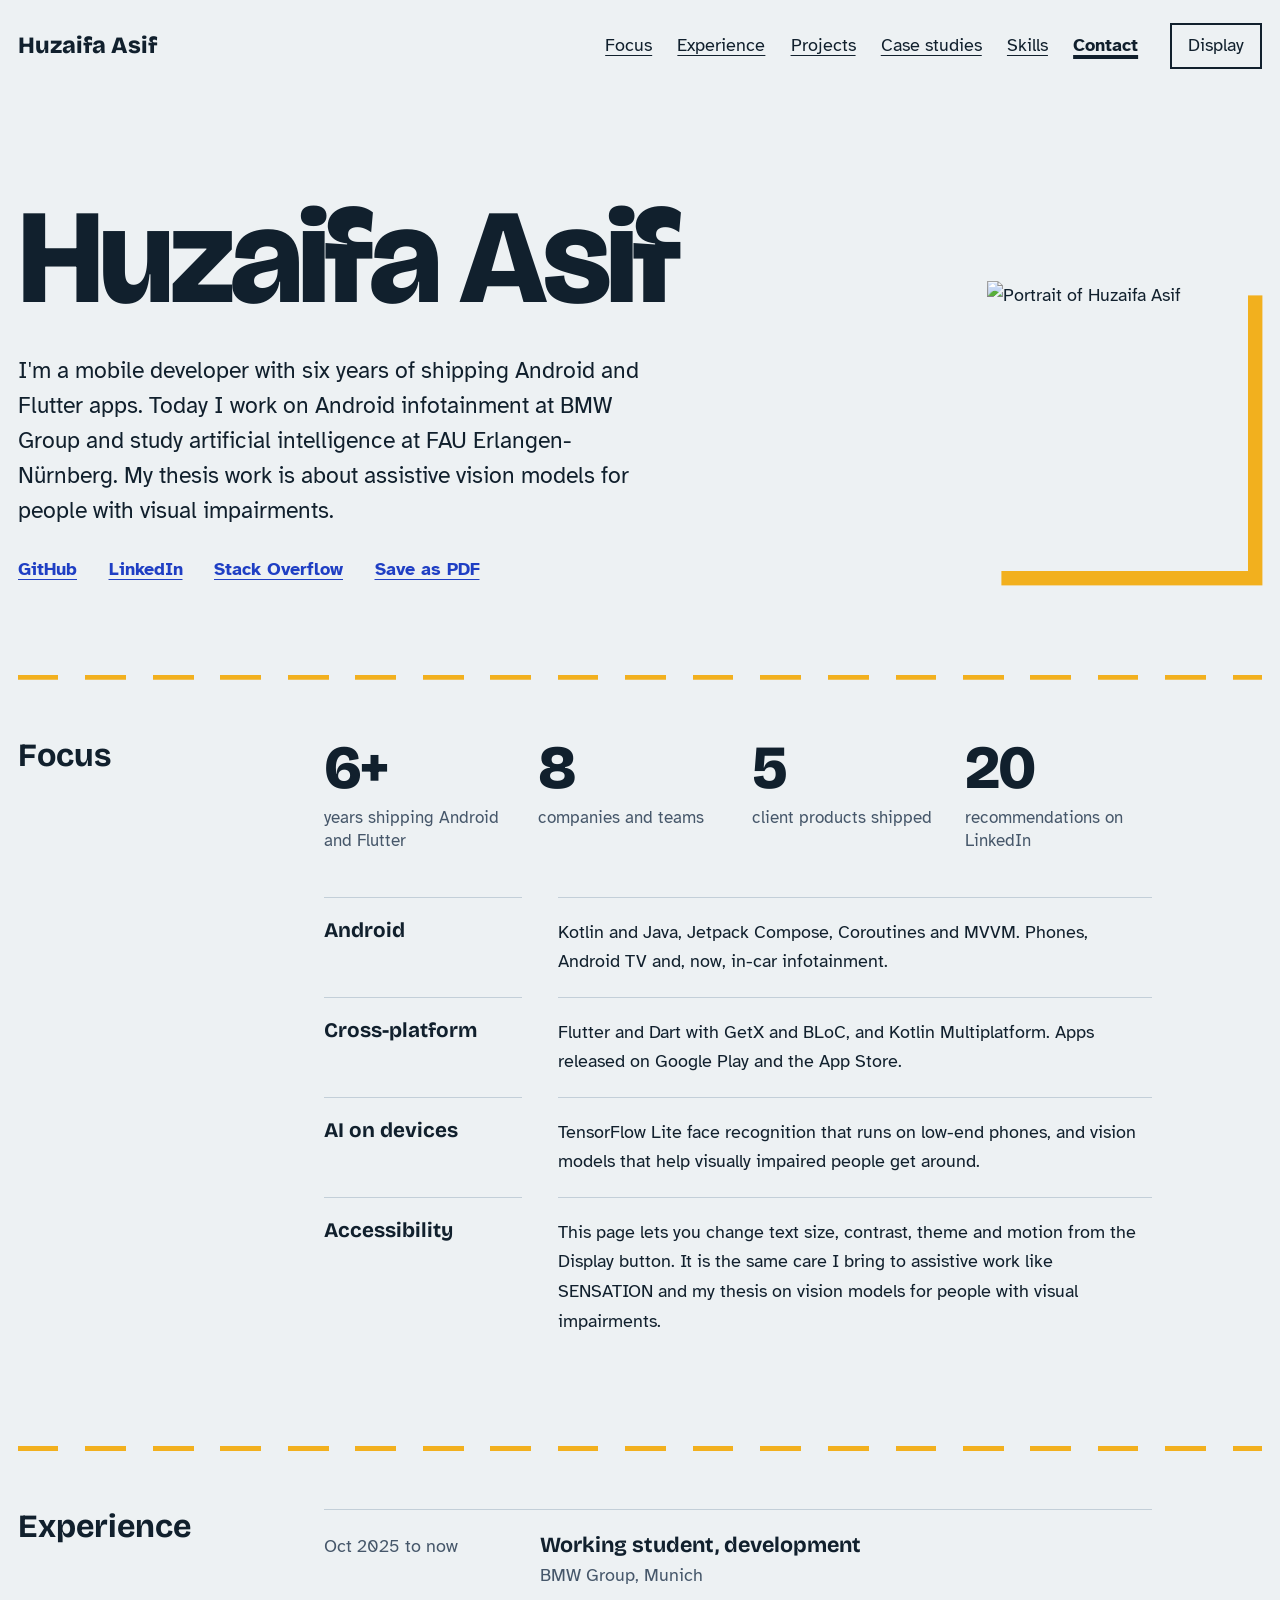
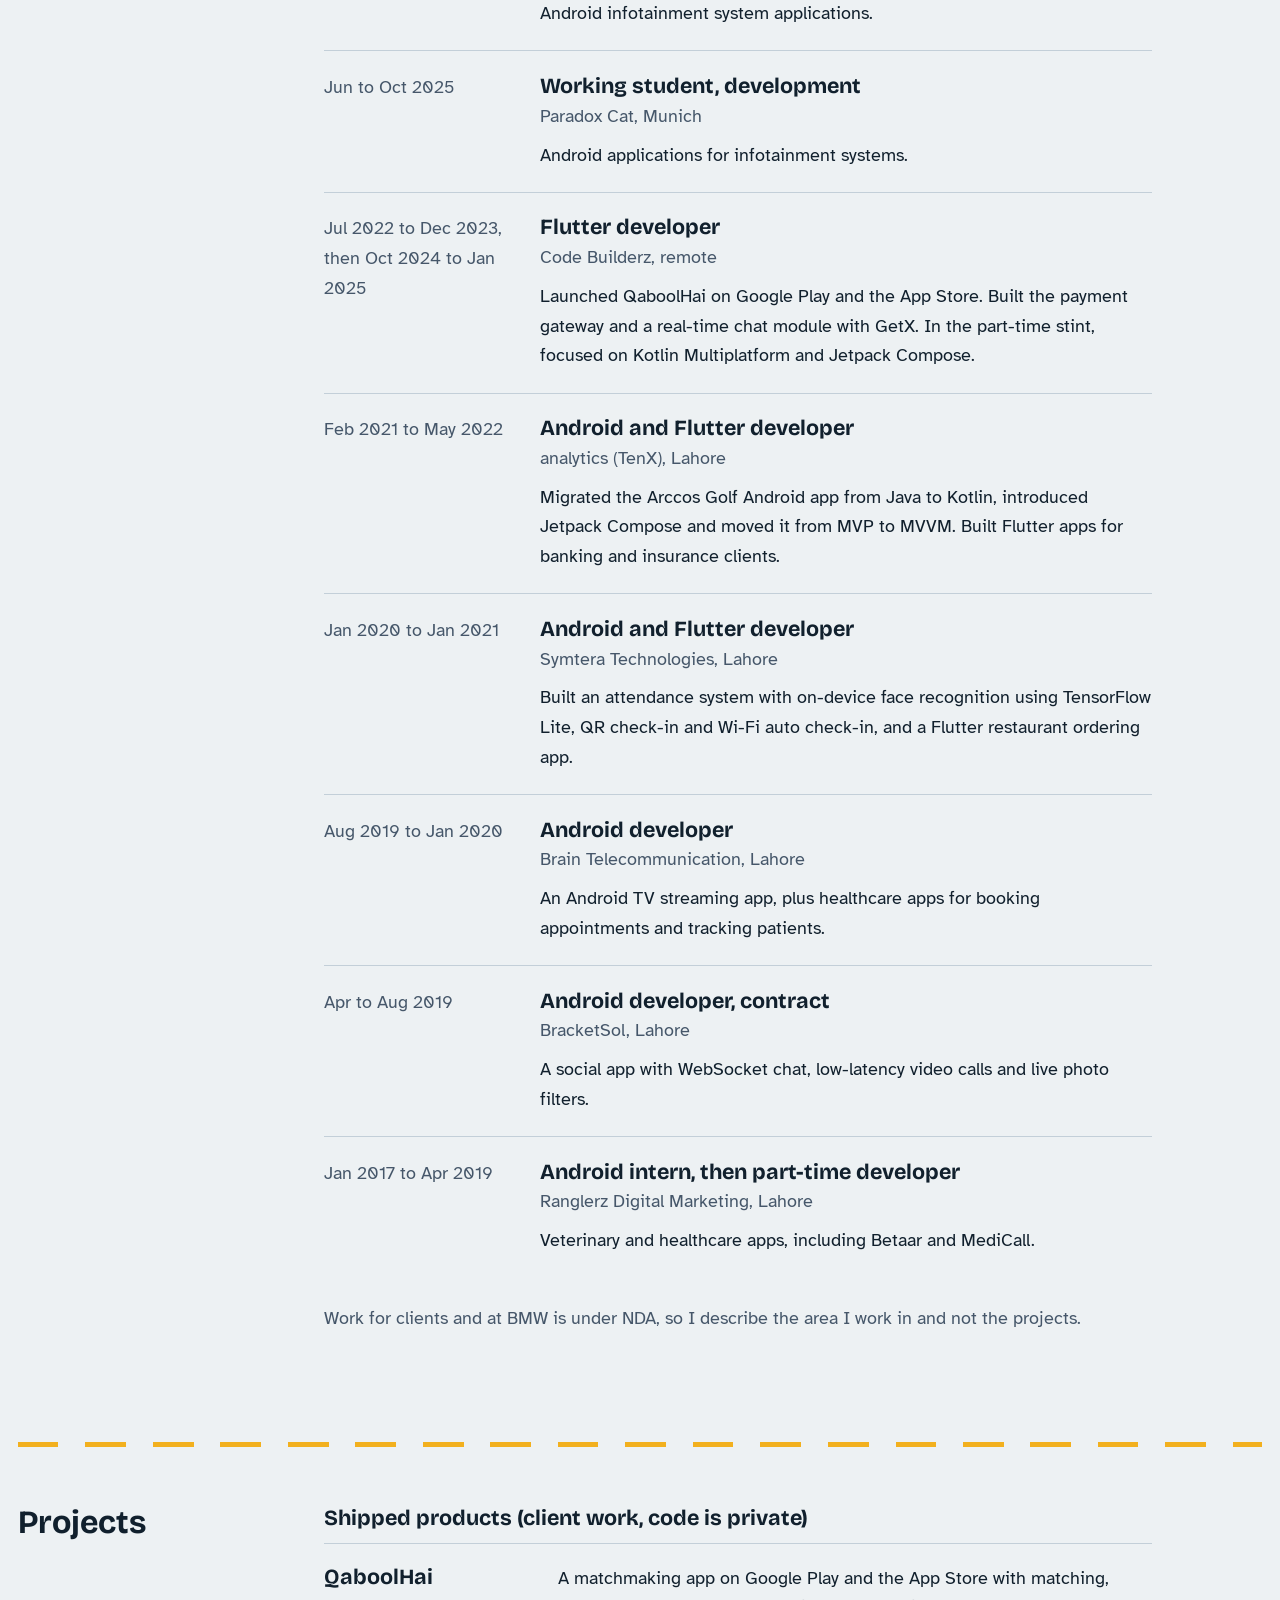
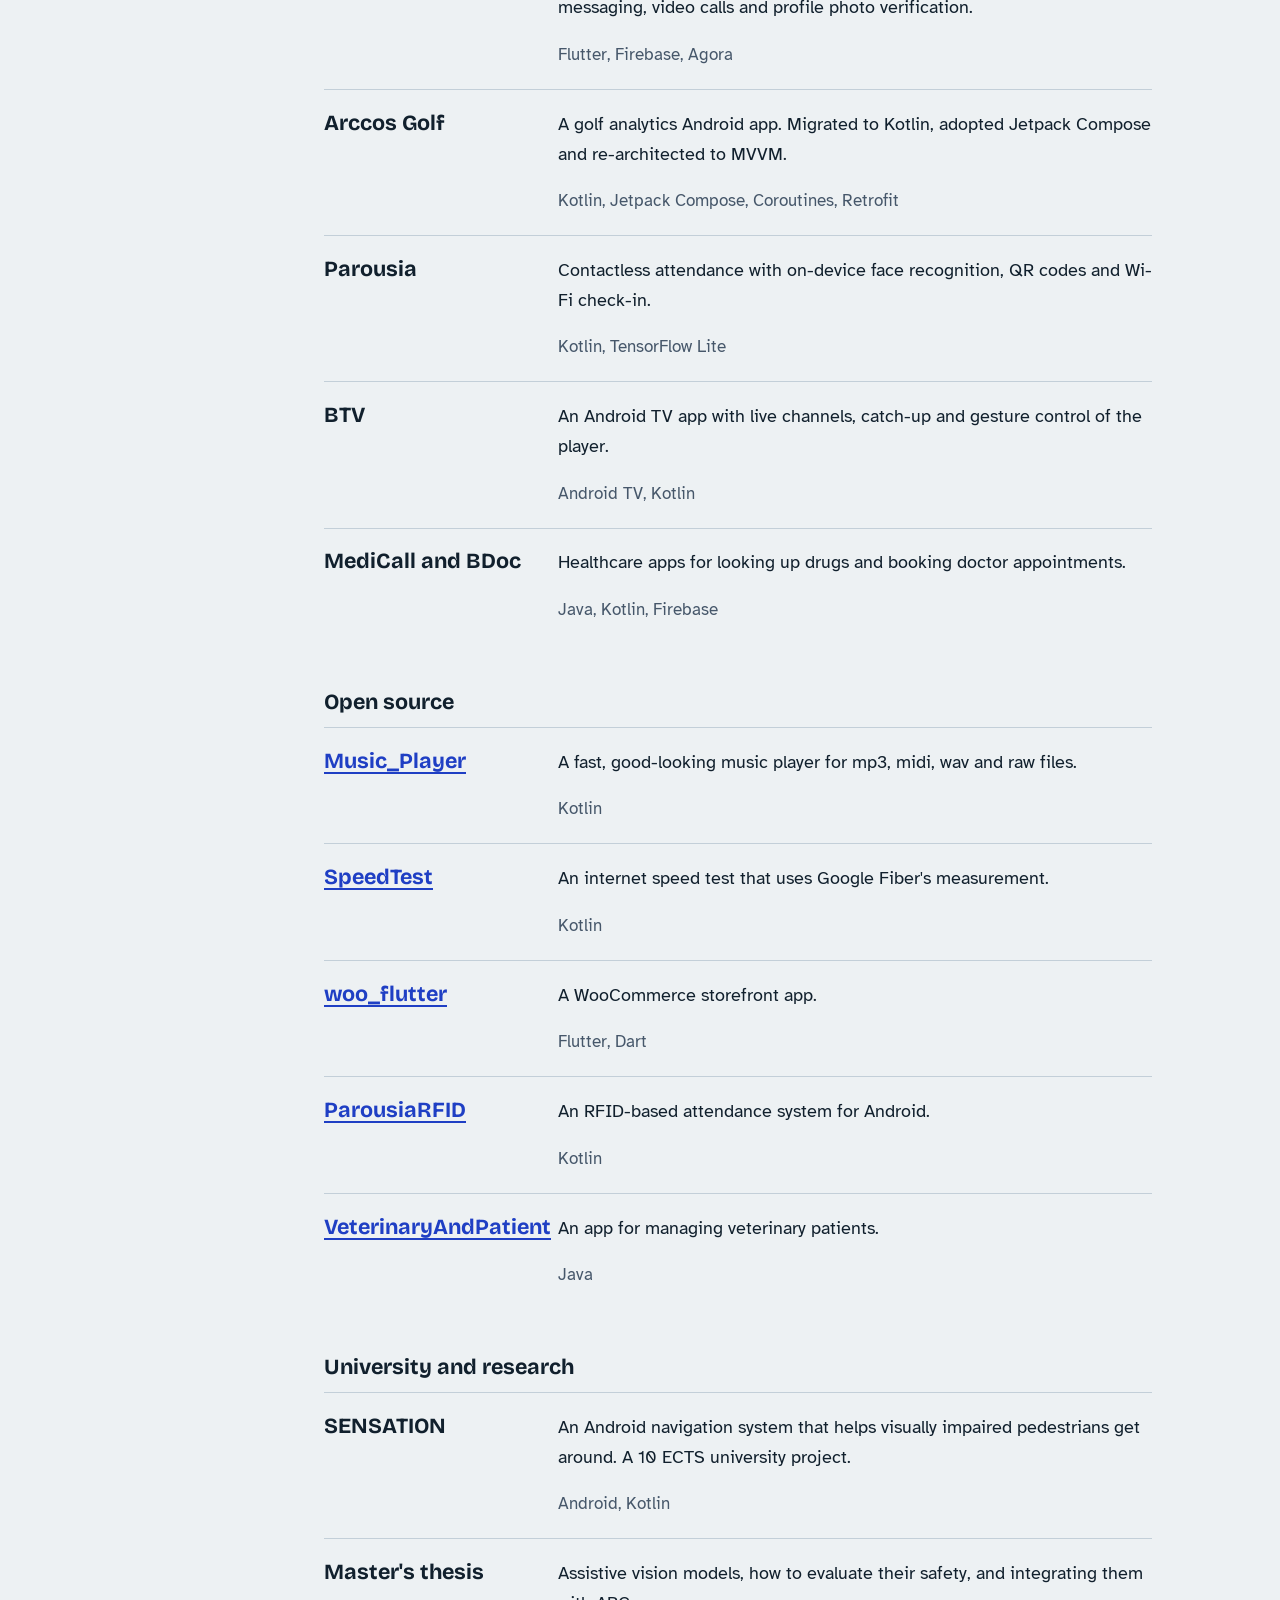
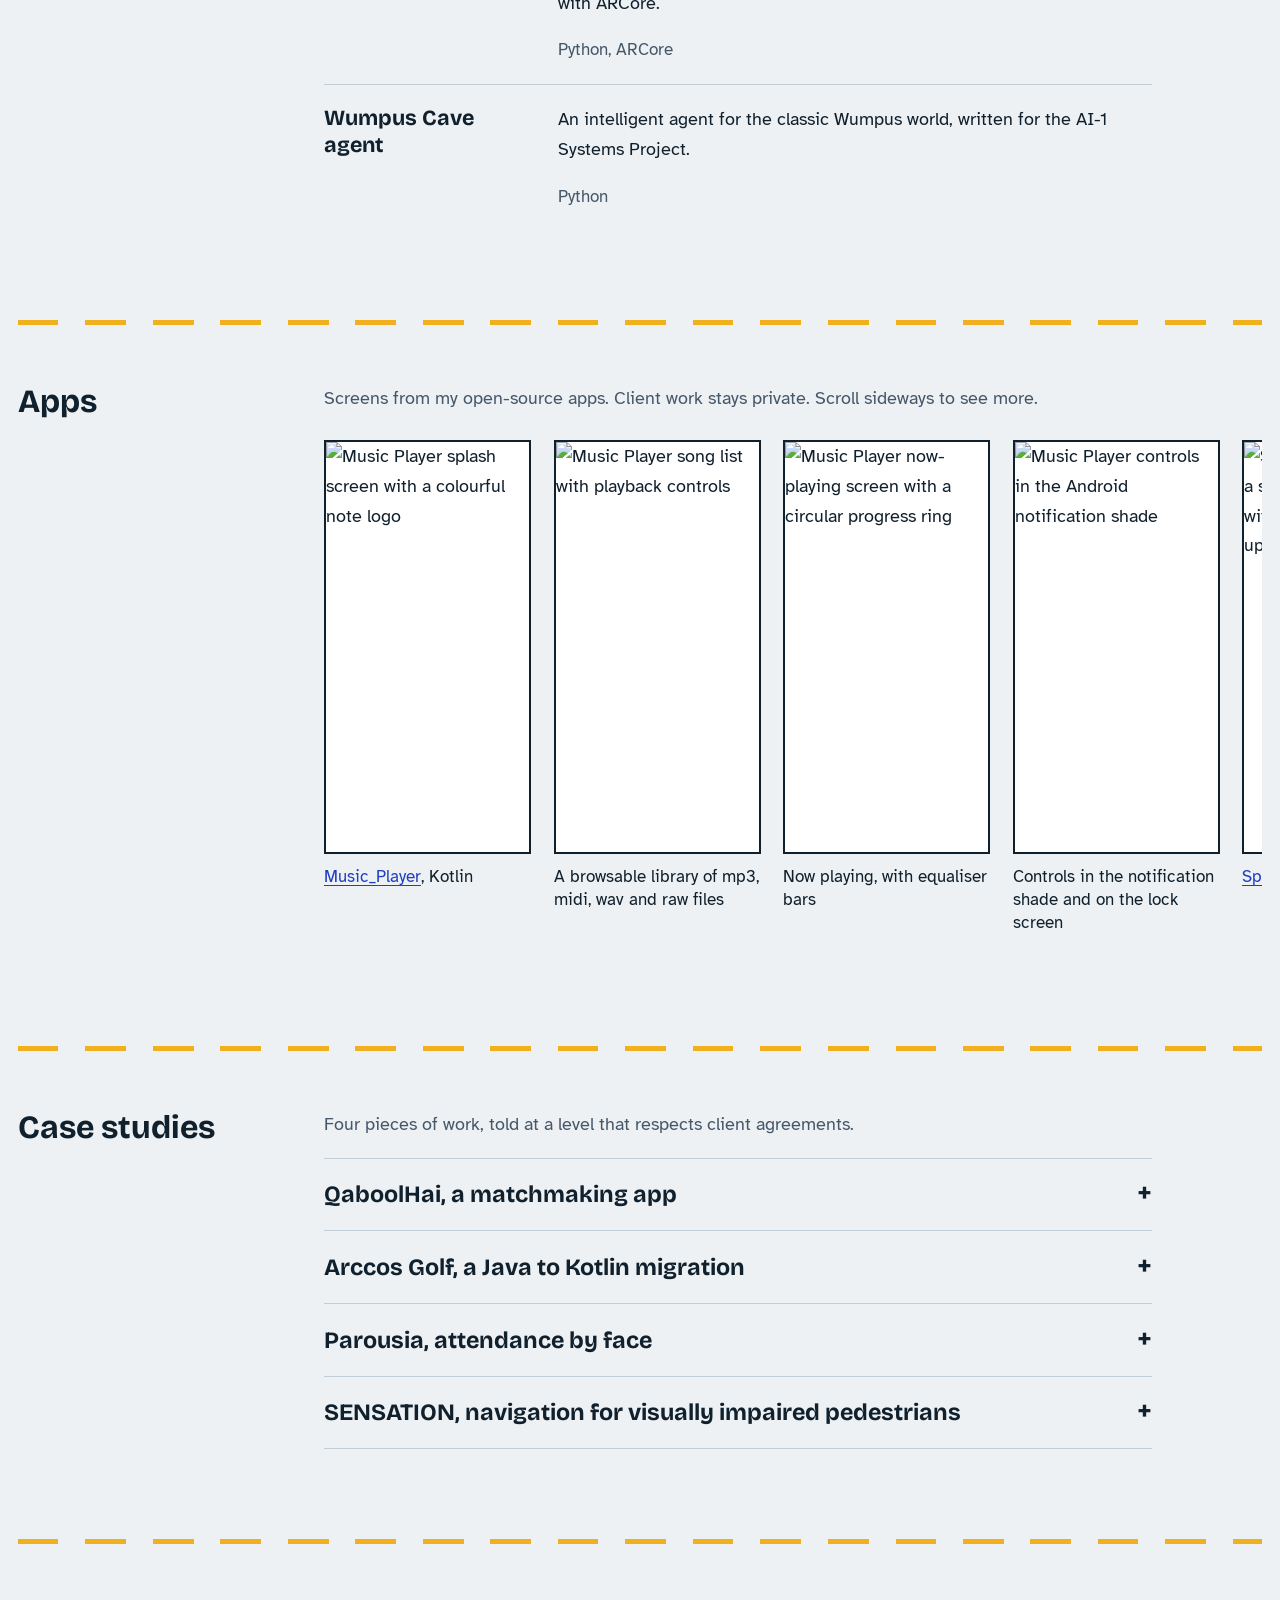
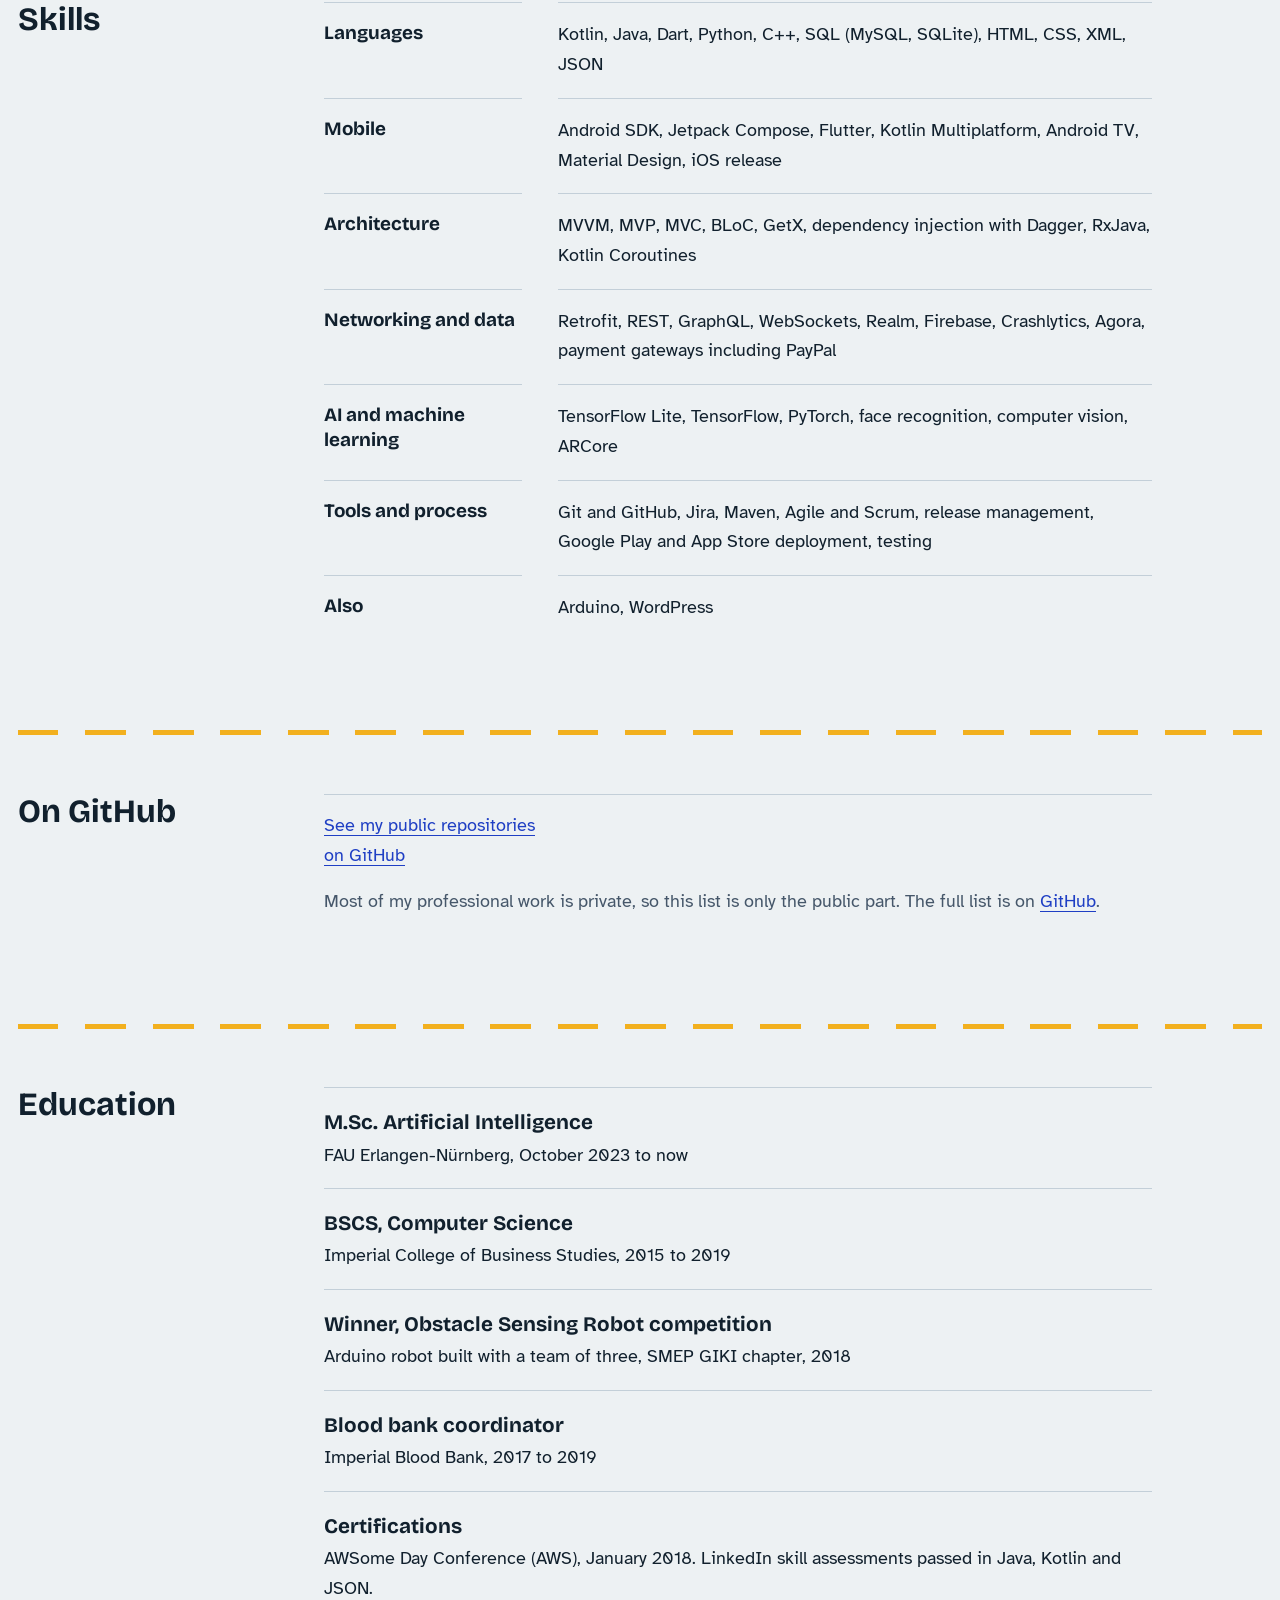
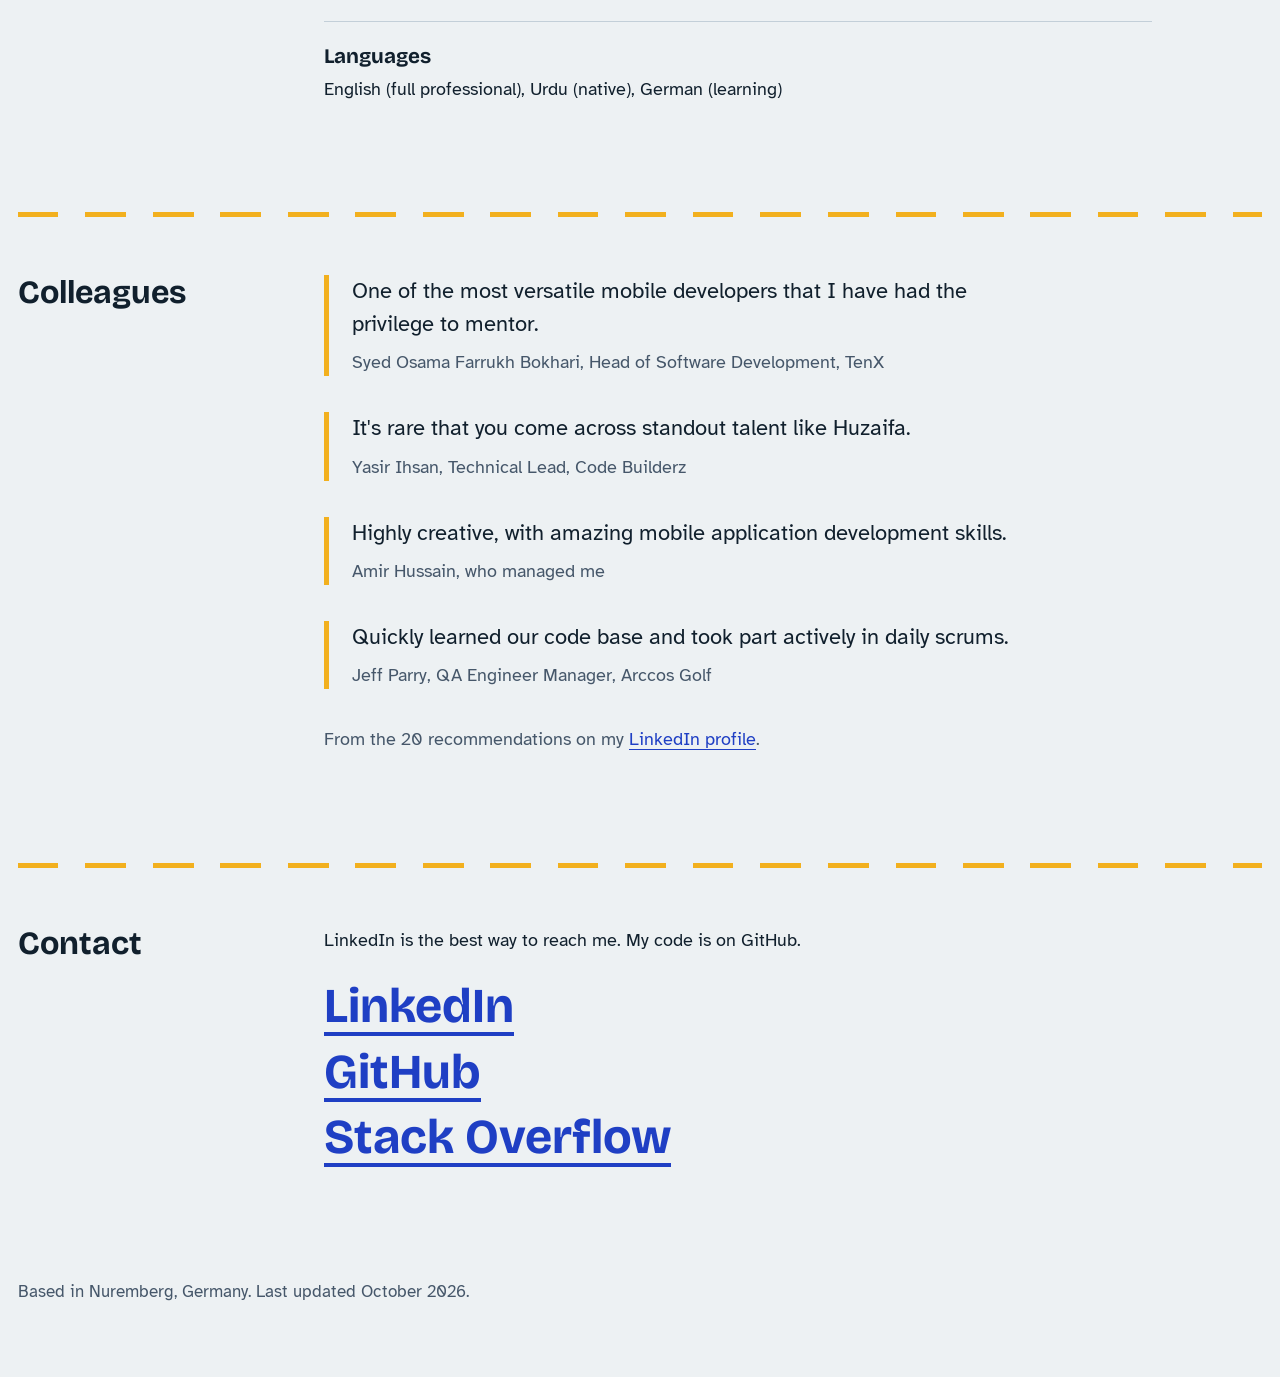
==== index.html @ 767c111b "Update index.html" ====
<!doctype html>
<html lang="en">
<head>
<meta charset="utf-8">
<meta name="viewport" content="width=device-width, initial-scale=1">
<title>Huzaifa Asif, mobile developer</title>
<meta name="description" content="Huzaifa Asif is a mobile developer with six years of Android and Flutter experience. He works on Android infotainment at BMW Group and studies artificial intelligence at FAU Erlangen-Nürnberg.">
<meta name="color-scheme" content="light dark">
<link rel="canonical" href="https://huzaifa18.github.io/">
<meta property="og:type" content="website">
<meta property="og:title" content="Huzaifa Asif, mobile developer">
<meta property="og:description" content="Android, Kotlin, Jetpack Compose and Flutter. Android infotainment at BMW Group. Master's student in AI at FAU.">
<meta property="og:url" content="https://huzaifa18.github.io/">
<meta property="og:image" content="https://avatars.githubusercontent.com/u/29542625?v=4&s=600">
<meta name="twitter:card" content="summary">
<link rel="icon" href="data:image/svg+xml,%3Csvg xmlns='http://www.w3.org/2000/svg' viewBox='0 0 64 64'%3E%3Crect width='64' height='64' fill='%2311202D'/%3E%3Crect x='8' y='29' width='14' height='6' fill='%23F2B01E'/%3E%3Crect x='28' y='29' width='14' height='6' fill='%23F2B01E'/%3E%3Crect x='48' y='29' width='8' height='6' fill='%23F2B01E'/%3E%3C/svg%3E">

<link rel="preconnect" href="https://fonts.googleapis.com">
<link rel="preconnect" href="https://fonts.gstatic.com" crossorigin>
<link href="https://fonts.googleapis.com/css2?family=Atkinson+Hyperlegible:ital,wght@0,400;0,700;1,400&family=Bricolage+Grotesque:opsz,wght@12..96,600..800&display=swap" rel="stylesheet">

<script type="application/ld+json">
{
  "@context": "https://schema.org",
  "@type": "Person",
  "name": "Huzaifa Asif",
  "url": "https://huzaifa18.github.io/",
  "jobTitle": "Mobile applications developer",
  "image": "https://avatars.githubusercontent.com/u/29542625?v=4",
  "alumniOf": { "@type": "CollegeOrUniversity", "name": "FAU Erlangen-Nürnberg" },
  "sameAs": [
    "https://github.com/huzaifa18",
    "https://www.linkedin.com/in/huzaifa-asif-007/",
    "https://stackoverflow.com/users/6874315/huzaifa-asif"
  ]
}
</script>

<script>
/* Apply saved display settings before first paint to avoid a flash. */
(function () {
  var root = document.documentElement;
  try {
    var saved = JSON.parse(localStorage.getItem('hz-display') || 'null');
    if (saved) {
      if (saved.text) root.dataset.text = saved.text;
      if (saved.contrast) root.dataset.contrast = saved.contrast;
      if (saved.motion) root.dataset.motion = saved.motion;
      if (saved.theme && saved.theme !== 'auto') root.dataset.theme = saved.theme;
    }
  } catch (e) {}
})();
</script>

<style>
:root {
  --bg: #EDF1F3;
  --panel: #FFFFFF;
  --fg: #11202D;
  --muted: #46576A;
  --rule: #C3CFD8;
  --accent: #1F3FC4;
  --focus: #1F3FC4;
  --lane: #F2B01E;
  --text-scale: 1;
}
@media (prefers-color-scheme: dark) {
  :root:not([data-theme="light"]) {
    --bg: #0C1620;
    --panel: #13222F;
    --fg: #E9EFF3;
    --muted: #A3B3BF;
    --rule: #26394A;
    --accent: #8FADFF;
    --focus: #F2B01E;
  }
}
:root[data-theme="dark"] {
  --bg: #0C1620;
  --panel: #13222F;
  --fg: #E9EFF3;
  --muted: #A3B3BF;
  --rule: #26394A;
  --accent: #8FADFF;
  --focus: #F2B01E;
}
:root[data-text="large"] { --text-scale: 1.15; }
:root[data-text="xlarge"] { --text-scale: 1.3; }
:root[data-contrast="high"] { --muted: var(--fg); --rule: var(--fg); }

*, *::before, *::after { box-sizing: border-box; }
html { font-size: calc(112.5% * var(--text-scale)); -webkit-text-size-adjust: 100%; }
@media (prefers-reduced-motion: no-preference) { html { scroll-behavior: smooth; } }
body {
  margin: 0;
  background: var(--bg);
  color: var(--fg);
  font: 400 1rem/1.65 "Atkinson Hyperlegible", system-ui, -apple-system, "Segoe UI", sans-serif;
}
h1, h2, h3 {
  margin: 0;
  font-family: "Bricolage Grotesque", "Atkinson Hyperlegible", system-ui, sans-serif;
  line-height: 1.1;
}
p { margin: 0 0 1em; }
a { color: var(--accent); text-decoration-thickness: .08em; text-underline-offset: .2em; }
a:hover { text-decoration-thickness: .17em; }
:root[data-contrast="high"] a { text-decoration-thickness: .14em; }
:focus-visible { outline: 3px solid var(--focus); outline-offset: 3px; }

.wrap { width: min(100% - 2rem, 70rem); margin-inline: auto; }
.skip { position: absolute; left: -999px; top: 0; }
.skip:focus { left: 1rem; top: 1rem; z-index: 20; padding: .5rem 1rem; background: var(--fg); color: var(--bg); }

/* Header */
.site-header {
  display: flex; flex-wrap: wrap; align-items: center; justify-content: space-between;
  gap: 1rem 2rem; padding-block: 1.25rem;
}
.wordmark { font: 800 1.3rem/1 "Bricolage Grotesque", sans-serif; color: var(--fg); text-decoration: none; }
.site-header__right { display: flex; flex-wrap: wrap; align-items: center; gap: 1rem 1.75rem; }
.nav ul { display: flex; flex-wrap: wrap; gap: .5rem 1.4rem; margin: 0; padding: 0; list-style: none; }
.nav a { color: var(--fg); }

/* Display control */
.display { position: relative; }
.display__toggle {
  font: inherit; color: var(--fg); background: transparent; cursor: pointer;
  border: 2px solid var(--fg); padding: .35rem .9rem;
}
.display__toggle:hover, .display__toggle[aria-expanded="true"] { background: var(--fg); color: var(--bg); }
.display__panel {
  position: absolute; right: 0; top: calc(100% + .6rem); z-index: 10;
  width: min(23rem, calc(100vw - 2rem));
  background: var(--panel); border: 2px solid var(--fg); padding: 1.1rem 1.25rem 1.25rem;
}
.display__panel[hidden] { display: none; }
.display__panel fieldset { margin: 0 0 1rem; padding: 0; border: 0; }
.display__panel legend { padding: 0; margin-bottom: .4rem; font-weight: 700; }
.seg { display: flex; flex-wrap: wrap; gap: .4rem; }
.seg label { position: relative; }
.seg input { position: absolute; inset: 0; margin: 0; opacity: 0; cursor: pointer; }
.seg span { display: block; padding: .3rem .75rem; border: 2px solid var(--rule); }
.seg input:checked + span { background: var(--fg); border-color: var(--fg); color: var(--bg); }
.seg input:focus-visible + span { outline: 3px solid var(--focus); outline-offset: 2px; }
.display__reset { font: inherit; color: var(--accent); background: none; border: 0; padding: 0; text-decoration: underline; cursor: pointer; }

/* Hero */
.hero {
  display: grid; grid-template-columns: minmax(0, 1fr) auto; align-items: end; gap: 2.5rem 4rem;
  padding-block: clamp(2.5rem, 8vw, 6.5rem) clamp(3rem, 7vw, 5rem);
}
.hero h1 {
  font-size: clamp(3.4rem, 10.5vw, 8.6rem);
  font-weight: 800; letter-spacing: -.035em; line-height: .95;
  margin-bottom: 1.75rem;
}
.hero__lead { max-width: 36rem; font-size: 1.3rem; line-height: 1.5; }
.hero__links { display: flex; flex-wrap: wrap; gap: .4rem 1.75rem; margin: 1.5rem 0 0; padding: 0; list-style: none; font-weight: 700; }
.portrait {
  display: block; width: clamp(9rem, 21vw, 14.5rem); aspect-ratio: 4 / 5; object-fit: cover;
  box-shadow: .8rem .8rem 0 var(--lane);
  margin: 0 .8rem .8rem 0;
}

/* Sections */
.section { padding-bottom: clamp(3rem, 7vw, 5rem); }
.section::before {
  content: ""; display: block; height: 5px; margin-bottom: clamp(2rem, 5vw, 3.25rem);
  background: repeating-linear-gradient(90deg, var(--lane) 0 2.25rem, transparent 2.25rem 3.75rem);
}
@media (prefers-reduced-motion: no-preference) {
  .hero + .section::before { animation: lane-draw 1.2s ease-out .2s both; }
  @keyframes lane-draw { from { clip-path: inset(0 100% 0 0); } to { clip-path: inset(0 0 0 0); } }
}
.section__inner { display: grid; grid-template-columns: minmax(0, 13rem) minmax(0, 1fr); gap: 1.5rem 4rem; }
.section h2 { align-self: start; font-size: 1.8rem; font-weight: 700; position: sticky; top: 1.5rem; }
.section__body { max-width: 46rem; }
.section__note { color: var(--muted); }

.focus { display: grid; grid-template-columns: minmax(0, 11rem) minmax(0, 1fr); gap: 0 2rem; margin: 0; }
.focus dt { font: 700 1.15rem/1.3 "Bricolage Grotesque", sans-serif; padding-top: 1.1rem; border-top: 1px solid var(--rule); }
.focus dd { margin: 0; padding: 1.1rem 0 1.1rem; border-top: 1px solid var(--rule); }

.timeline { margin: 0 0 1.5rem; padding: 0; list-style: none; }
.timeline li {
  display: grid; grid-template-columns: minmax(0, 10rem) minmax(0, 1fr); gap: .25rem 2rem;
  padding-block: 1.2rem; border-top: 1px solid var(--rule);
}
.when { color: var(--muted); }
.timeline h3, .rows h3 { font-size: 1.2rem; font-weight: 700; line-height: 1.25; }
.where { margin: .1rem 0 .5rem; color: var(--muted); }
.timeline p:last-child, .rows p:last-child { margin-bottom: 0; }

.group-title { font-size: 1.15rem; font-weight: 700; margin: 2.5rem 0 .6rem; }
.group-title:first-child { margin-top: 0; }
.rows article {
  display: grid; grid-template-columns: minmax(0, 11rem) minmax(0, 1fr); gap: .25rem 2rem;
  padding-block: 1.1rem; border-top: 1px solid var(--rule);
}
.tech { margin: .35rem 0 0; color: var(--muted); font-size: .95rem; }

.facts { margin: 0; padding: 0; list-style: none; }
.facts li { padding-block: 1rem; border-top: 1px solid var(--rule); }
.facts strong { display: block; font-family: "Bricolage Grotesque", sans-serif; font-size: 1.15rem; }

blockquote { margin: 0 0 2rem; padding-left: 1.25rem; border-left: 5px solid var(--lane); max-width: 40rem; font-size: 1.2rem; line-height: 1.5; }
blockquote p { margin-bottom: .5rem; }
blockquote footer { font-size: 1rem; color: var(--muted); }

.contact { margin: 0; padding: 0; list-style: none; }
.contact a { display: inline-block; padding-block: .2rem; font: 700 clamp(1.7rem, 4.4vw, 2.7rem)/1.2 "Bricolage Grotesque", sans-serif; }

.site-footer { padding-block: 1rem 3rem; color: var(--muted); font-size: .95rem; }

/* Motion setting, lanes drawn on scroll, current section */
:root[data-motion="reduce"] *, :root[data-motion="reduce"] *::before, :root[data-motion="reduce"] *::after { animation: none !important; transition: none !important; scroll-behavior: auto !important; }
.section::before { transition: clip-path 1.1s ease-out; }
html.js .section:not(.in)::before { clip-path: inset(0 100% 0 0); }
@media (prefers-reduced-motion: reduce) { html.js .section:not(.in)::before { clip-path: none; } }
:root[data-motion="reduce"].js .section:not(.in)::before { clip-path: none; }
.nav a[aria-current="true"] { font-weight: 700; text-decoration-thickness: .2em; }
.portrait { transition: box-shadow .15s ease-out; box-shadow: var(--sx, .8rem) var(--sy, .8rem) 0 var(--lane); }

/* At a glance */
.stats { display: grid; grid-template-columns: repeat(4, minmax(0, 1fr)); gap: 1.25rem 1.5rem; margin: 0 0 2.5rem; padding: 0; list-style: none; }
.stats strong { display: block; font: 800 clamp(2.3rem, 6vw, 3.4rem)/1 "Bricolage Grotesque", sans-serif; letter-spacing: -.03em; }
.stats span { display: block; margin-top: .35rem; color: var(--muted); font-size: .95rem; line-height: 1.35; }

/* App screens */
#apps .section__body { max-width: none; min-width: 0; }
.rail { display: flex; gap: 1.25rem; overflow-x: auto; scroll-snap-type: x mandatory; margin: 0; padding: .5rem .75rem 1.25rem 0; list-style: none; }
.rail li { flex: 0 0 11.5rem; scroll-snap-align: start; }
.rail figure { margin: 0; }
.rail img { display: block; width: 100%; aspect-ratio: 1 / 2; object-fit: cover; background: var(--panel); border: 2px solid var(--fg); transition: transform .3s ease, box-shadow .3s ease; }
.rail figcaption { margin-top: .6rem; font-size: .95rem; line-height: 1.35; }
@media (hover: hover) and (prefers-reduced-motion: no-preference) {
  .rail li:hover img { transform: translateY(-.4rem) rotate(-1.5deg); box-shadow: .5rem .5rem 0 var(--lane); }
}
:root[data-motion="reduce"] .rail li:hover img { transform: none; }

/* Case studies */
.case { border-top: 1px solid var(--rule); }
.case:last-of-type { border-bottom: 1px solid var(--rule); }
.case summary { display: flex; justify-content: space-between; align-items: baseline; gap: 1rem; padding-block: 1.15rem; cursor: pointer; list-style: none; font: 700 1.3rem/1.25 "Bricolage Grotesque", sans-serif; }
.case summary::-webkit-details-marker { display: none; }
.case summary::after { content: "+"; font-size: 1.6rem; line-height: 1; }
.case[open] summary::after { content: "\2212"; }
.case__lede { margin: 0 0 1rem; color: var(--muted); }
.case dl { display: grid; grid-template-columns: minmax(0, 8rem) minmax(0, 1fr); gap: .5rem 1.5rem; margin: 0 0 1.5rem; }
.case dt { font-weight: 700; }
.case dd { margin: 0; }

/* Skills */
.skillgroups { margin: 0; display: grid; grid-template-columns: minmax(0, 11rem) minmax(0, 1fr); gap: 0 2rem; }
.skillgroups dt { font: 700 1.05rem/1.3 "Bricolage Grotesque", sans-serif; padding-top: 1rem; border-top: 1px solid var(--rule); }
.skillgroups dd { margin: 0; padding: .95rem 0 1rem; border-top: 1px solid var(--rule); }

/* GitHub */
.heat { margin: 0 0 .5rem; }
.heat__grid { display: grid; grid-auto-flow: column; grid-template-rows: repeat(7, 1fr); gap: 3px; overflow-x: auto; padding-bottom: .5rem; }
.heat__grid b { width: 10px; height: 10px; display: block; }
.heat__grid i { width: 10px; height: 10px; background: var(--rule); display: block; }
.heat__grid i[data-l="1"] { background: color-mix(in srgb, var(--lane) 35%, var(--rule)); }
.heat__grid i[data-l="2"] { background: color-mix(in srgb, var(--lane) 60%, var(--rule)); }
.heat__grid i[data-l="3"] { background: color-mix(in srgb, var(--lane) 85%, var(--rule)); }
.heat__grid i[data-l="4"] { background: var(--lane); }
.heat__total { margin: 0 0 2rem; color: var(--muted); }
.repos { margin: 0; padding: 0; list-style: none; }
.repos li { display: grid; grid-template-columns: minmax(0, 13rem) minmax(0, 1fr); gap: .15rem 2rem; padding-block: .9rem; border-top: 1px solid var(--rule); }
.repos .meta { color: var(--muted); font-size: .95rem; }

.linkbtn { font: inherit; font-weight: 700; color: var(--accent); background: none; border: 0; padding: 0; cursor: pointer; text-decoration: underline; text-decoration-thickness: .08em; text-underline-offset: .2em; }

@media print {
  .site-header, .display, .skip, .hero__links, .heat, .heat__total, .portrait { display: none !important; }
  body, :root { background: #fff !important; color: #000 !important; --fg: #000; --muted: #333; --rule: #999; --accent: #000; }
  .section { padding-bottom: 1.25rem; break-inside: avoid-page; }
  .section::before { display: none; }
  .section h2 { position: static; }
  .hero { padding-block: 1rem; }
  a { color: #000; }
}

/* Narrow screens */
@media (max-width: 52rem) {
  .site-header__right { display: contents; }
  .nav { order: 3; width: 100%; }
  .display { margin-left: auto; }
  .hero { grid-template-columns: 1fr; gap: 2rem; }
  .portrait { width: 7.5rem; }
  .section__inner { grid-template-columns: 1fr; gap: 1rem; }
  .section h2 { position: static; }
  .focus, .timeline li, .rows article, .skillgroups, .repos li, .case dl { grid-template-columns: 1fr; }
  .stats { grid-template-columns: repeat(2, minmax(0, 1fr)); }
  .skillgroups dt { border-bottom: 0; padding-bottom: 0; }
  .skillgroups dd { border-top: 0; padding-top: .25rem; }
  .focus dt { border-bottom: 0; padding-bottom: 0; }
  .focus dd { border-top: 0; padding-top: .25rem; }
}
</style>
</head>
<body>
<a class="skip" href="#main">Skip to content</a>

<header class="wrap site-header">
  <a class="wordmark" href="#top">Huzaifa Asif</a>
  <div class="site-header__right">
    <nav class="nav" aria-label="Sections">
      <ul>
        <li><a href="#focus">Focus</a></li>
        <li><a href="#experience">Experience</a></li>
        <li><a href="#projects">Projects</a></li>
        <li><a href="#cases">Case studies</a></li>
        <li><a href="#skills">Skills</a></li>
        <li><a href="#contact">Contact</a></li>
      </ul>
    </nav>
    <div class="display">
      <button class="display__toggle" type="button" aria-expanded="false" aria-controls="display-panel">Display</button>
      <div class="display__panel" id="display-panel" role="group" aria-label="Display settings" hidden>
        <fieldset>
          <legend>Text size</legend>
          <div class="seg">
            <label><input type="radio" name="text" value="default" checked><span>Default</span></label>
            <label><input type="radio" name="text" value="large"><span>Large</span></label>
            <label><input type="radio" name="text" value="xlarge"><span>Extra large</span></label>
          </div>
        </fieldset>
        <fieldset>
          <legend>Contrast</legend>
          <div class="seg">
            <label><input type="radio" name="contrast" value="standard" checked><span>Standard</span></label>
            <label><input type="radio" name="contrast" value="high"><span>High</span></label>
          </div>
        </fieldset>
        <fieldset>
          <legend>Theme</legend>
          <div class="seg">
            <label><input type="radio" name="theme" value="auto" checked><span>Match device</span></label>
            <label><input type="radio" name="theme" value="light"><span>Light</span></label>
            <label><input type="radio" name="theme" value="dark"><span>Dark</span></label>
          </div>
        </fieldset>
        <fieldset>
          <legend>Motion</legend>
          <div class="seg">
            <label><input type="radio" name="motion" value="auto" checked><span>Match device</span></label>
            <label><input type="radio" name="motion" value="reduce"><span>Reduce</span></label>
          </div>
        </fieldset>
        <button class="display__reset" type="button" id="display-reset">Reset to defaults</button>
      </div>
    </div>
  </div>
</header>

<main id="main">
  <section class="wrap hero" id="top" aria-labelledby="name">
    <div>
      <h1 id="name">Huzaifa Asif</h1>
      <p class="hero__lead">I'm a mobile developer with six years of shipping Android and Flutter apps. Today I work on Android infotainment at BMW Group and study artificial intelligence at FAU Erlangen-Nürnberg. My thesis work is about assistive vision models for people with visual impairments.</p>
      <ul class="hero__links">
        <li><a href="https://github.com/huzaifa18">GitHub</a></li>
        <li><a href="https://www.linkedin.com/in/huzaifa-asif-007/">LinkedIn</a></li>
        <li><a href="https://stackoverflow.com/users/6874315/huzaifa-asif">Stack Overflow</a></li>
        <li><button class="linkbtn" type="button" id="print-cv">Save as PDF</button></li>
      </ul>
    </div>
    <img class="portrait" src="https://avatars.githubusercontent.com/u/29542625?v=4&amp;s=480" width="232" height="290" alt="Portrait of Huzaifa Asif">
  </section>

  <section class="wrap section" id="focus" aria-labelledby="focus-h">
    <div class="section__inner">
      <h2 id="focus-h">Focus</h2>
      <div class="section__body">
        <ul class="stats" aria-label="At a glance">
          <li><strong data-count="6" data-suffix="+">6+</strong><span>years shipping Android and Flutter</span></li>
          <li><strong data-count="8">8</strong><span>companies and teams</span></li>
          <li><strong data-count="5">5</strong><span>client products shipped</span></li>
          <li><strong data-count="20">20</strong><span>recommendations on LinkedIn</span></li>
        </ul>
        <dl class="focus">
          <dt>Android</dt>
          <dd>Kotlin and Java, Jetpack Compose, Coroutines and MVVM. Phones, Android TV and, now, in-car infotainment.</dd>
          <dt>Cross-platform</dt>
          <dd>Flutter and Dart with GetX and BLoC, and Kotlin Multiplatform. Apps released on Google Play and the App Store.</dd>
          <dt>AI on devices</dt>
          <dd>TensorFlow Lite face recognition that runs on low-end phones, and vision models that help visually impaired people get around.</dd>
          <dt>Accessibility</dt>
          <dd>This page lets you change text size, contrast, theme and motion from the Display button. It is the same care I bring to assistive work like SENSATION and my thesis on vision models for people with visual impairments.</dd>
        </dl>
      </div>
    </div>
  </section>

  <section class="wrap section" id="experience" aria-labelledby="experience-h">
    <div class="section__inner">
      <h2 id="experience-h">Experience</h2>
      <div class="section__body">
        <ol class="timeline">
          <li>
            <div class="when">Oct 2025 to now</div>
            <div>
              <h3>Working student, development</h3>
              <p class="where">BMW Group, Munich</p>
              <p>Android infotainment system applications.</p>
            </div>
          </li>
          <li>
            <div class="when">Jun to Oct 2025</div>
            <div>
              <h3>Working student, development</h3>
              <p class="where">Paradox Cat, Munich</p>
              <p>Android applications for infotainment systems.</p>
            </div>
          </li>
          <li>
            <div class="when">Jul 2022 to Dec 2023, then Oct 2024 to Jan 2025</div>
            <div>
              <h3>Flutter developer</h3>
              <p class="where">Code Builderz, remote</p>
              <p>Launched QaboolHai on Google Play and the App Store. Built the payment gateway and a real-time chat module with GetX. In the part-time stint, focused on Kotlin Multiplatform and Jetpack Compose.</p>
            </div>
          </li>
          <li>
            <div class="when">Feb 2021 to May 2022</div>
            <div>
              <h3>Android and Flutter developer</h3>
              <p class="where">analytics (TenX), Lahore</p>
              <p>Migrated the Arccos Golf Android app from Java to Kotlin, introduced Jetpack Compose and moved it from MVP to MVVM. Built Flutter apps for banking and insurance clients.</p>
            </div>
          </li>
          <li>
            <div class="when">Jan 2020 to Jan 2021</div>
            <div>
              <h3>Android and Flutter developer</h3>
              <p class="where">Symtera Technologies, Lahore</p>
              <p>Built an attendance system with on-device face recognition using TensorFlow Lite, QR check-in and Wi-Fi auto check-in, and a Flutter restaurant ordering app.</p>
            </div>
          </li>
          <li>
            <div class="when">Aug 2019 to Jan 2020</div>
            <div>
              <h3>Android developer</h3>
              <p class="where">Brain Telecommunication, Lahore</p>
              <p>An Android TV streaming app, plus healthcare apps for booking appointments and tracking patients.</p>
            </div>
          </li>
          <li>
            <div class="when">Apr to Aug 2019</div>
            <div>
              <h3>Android developer, contract</h3>
              <p class="where">BracketSol, Lahore</p>
              <p>A social app with WebSocket chat, low-latency video calls and live photo filters.</p>
            </div>
          </li>
          <li>
            <div class="when">Jan 2017 to Apr 2019</div>
            <div>
              <h3>Android intern, then part-time developer</h3>
              <p class="where">Ranglerz Digital Marketing, Lahore</p>
              <p>Veterinary and healthcare apps, including Betaar and MediCall.</p>
            </div>
          </li>
        </ol>
        <p class="section__note">Work for clients and at BMW is under NDA, so I describe the area I work in and not the projects.</p>
      </div>
    </div>
  </section>

  <section class="wrap section" id="projects" aria-labelledby="projects-h">
    <div class="section__inner">
      <h2 id="projects-h">Projects</h2>
      <div class="section__body rows">
        <h3 class="group-title">Shipped products (client work, code is private)</h3>
        <article>
          <h3>QaboolHai</h3>
          <div>
            <p>A matchmaking app on Google Play and the App Store with matching, messaging, video calls and profile photo verification.</p>
            <p class="tech">Flutter, Firebase, Agora</p>
          </div>
        </article>
        <article>
          <h3>Arccos Golf</h3>
          <div>
            <p>A golf analytics Android app. Migrated to Kotlin, adopted Jetpack Compose and re-architected to MVVM.</p>
            <p class="tech">Kotlin, Jetpack Compose, Coroutines, Retrofit</p>
          </div>
        </article>
        <article>
          <h3>Parousia</h3>
          <div>
            <p>Contactless attendance with on-device face recognition, QR codes and Wi-Fi check-in.</p>
            <p class="tech">Kotlin, TensorFlow Lite</p>
          </div>
        </article>
        <article>
          <h3>BTV</h3>
          <div>
            <p>An Android TV app with live channels, catch-up and gesture control of the player.</p>
            <p class="tech">Android TV, Kotlin</p>
          </div>
        </article>
        <article>
          <h3>MediCall and BDoc</h3>
          <div>
            <p>Healthcare apps for looking up drugs and booking doctor appointments.</p>
            <p class="tech">Java, Kotlin, Firebase</p>
          </div>
        </article>

        <h3 class="group-title">Open source</h3>
        <article>
          <h3><a href="https://github.com/huzaifa18/Music_Player">Music_Player</a></h3>
          <div>
            <p>A fast, good-looking music player for mp3, midi, wav and raw files.</p>
            <p class="tech">Kotlin</p>
          </div>
        </article>
        <article>
          <h3><a href="https://github.com/huzaifa18/SpeedTest">SpeedTest</a></h3>
          <div>
            <p>An internet speed test that uses Google Fiber's measurement.</p>
            <p class="tech">Kotlin</p>
          </div>
        </article>
        <article>
          <h3><a href="https://github.com/huzaifa18/woo_flutter">woo_flutter</a></h3>
          <div>
            <p>A WooCommerce storefront app.</p>
            <p class="tech">Flutter, Dart</p>
          </div>
        </article>
        <article>
          <h3><a href="https://github.com/huzaifa18/ParousiaRFID">ParousiaRFID</a></h3>
          <div>
            <p>An RFID-based attendance system for Android.</p>
            <p class="tech">Kotlin</p>
          </div>
        </article>
        <article>
          <h3><a href="https://github.com/huzaifa18/VeterinaryAndPatient">VeterinaryAndPatient</a></h3>
          <div>
            <p>An app for managing veterinary patients.</p>
            <p class="tech">Java</p>
          </div>
        </article>

        <h3 class="group-title">University and research</h3>
        <article>
          <h3>SENSATION</h3>
          <div>
            <p>An Android navigation system that helps visually impaired pedestrians get around. A 10 ECTS university project.</p>
            <p class="tech">Android, Kotlin</p>
          </div>
        </article>
        <article>
          <h3>Master's thesis</h3>
          <div>
            <p>Assistive vision models, how to evaluate their safety, and integrating them with ARCore.</p>
            <p class="tech">Python, ARCore</p>
          </div>
        </article>
        <article>
          <h3>Wumpus Cave agent</h3>
          <div>
            <p>An intelligent agent for the classic Wumpus world, written for the AI-1 Systems Project.</p>
            <p class="tech">Python</p>
          </div>
        </article>
      </div>
    </div>
  </section>

  <section class="wrap section" id="apps" aria-labelledby="apps-h">
    <div class="section__inner">
      <h2 id="apps-h">Apps</h2>
      <div class="section__body">
        <p class="section__note">Screens from my open-source apps. Client work stays private. Scroll sideways to see more.</p>
        <ul class="rail" tabindex="0" aria-label="App screenshots">
          <li><figure><img loading="lazy" src="https://raw.githubusercontent.com/huzaifa18/Music_Player/master/app/src/main/res/drawable-v24/musicap1.jpg" alt="Music Player splash screen with a colourful note logo"><figcaption><a href="https://github.com/huzaifa18/Music_Player">Music_Player</a>, Kotlin</figcaption></figure></li>
          <li><figure><img loading="lazy" src="https://raw.githubusercontent.com/huzaifa18/Music_Player/master/app/src/main/res/drawable-v24/musicap3.jpg" alt="Music Player song list with playback controls"><figcaption>A browsable library of mp3, midi, wav and raw files</figcaption></figure></li>
          <li><figure><img loading="lazy" src="https://raw.githubusercontent.com/huzaifa18/Music_Player/master/app/src/main/res/drawable-v24/musicap4.jpg" alt="Music Player now-playing screen with a circular progress ring"><figcaption>Now playing, with equaliser bars</figcaption></figure></li>
          <li><figure><img loading="lazy" src="https://raw.githubusercontent.com/huzaifa18/Music_Player/master/app/src/main/res/drawable-v24/musicap5.jpg" alt="Music Player controls in the Android notification shade"><figcaption>Controls in the notification shade and on the lock screen</figcaption></figure></li>
          <li><figure><img loading="lazy" src="https://raw.githubusercontent.com/huzaifa18/SpeedTest/master/app/src/main/res/drawable-v24/main.jpg" alt="SpeedTest app showing a speed gauge at zero with download and upload buttons"><figcaption><a href="https://github.com/huzaifa18/SpeedTest">SpeedTest</a>, Kotlin</figcaption></figure></li>
          <li><figure><img loading="lazy" src="https://github.com/huzaifa18/woo_flutter/raw/master/assets/images/home_dark.jpg" alt="woo_flutter storefront home screen in the dark theme"><figcaption><a href="https://github.com/huzaifa18/woo_flutter">woo_flutter</a>, Flutter, with light and dark themes</figcaption></figure></li>
        </ul>
      </div>
    </div>
  </section>

  <section class="wrap section" id="cases" aria-labelledby="cases-h">
    <div class="section__inner">
      <h2 id="cases-h">Case studies</h2>
      <div class="section__body">
        <p class="section__note">Four pieces of work, told at a level that respects client agreements.</p>
        <details class="case">
          <summary>QaboolHai, a matchmaking app</summary>
          <p class="case__lede">Code Builderz, Flutter developer, 2022 to 2023.</p>
          <dl>
            <dt>Brief</dt><dd>A halal matchmaking app people can trust, on both Google Play and the App Store.</dd>
            <dt>What I did</dt><dd>Built matching and real-time messaging with GetX, video calls with Agora, profile photo verification and the payment gateway. Set up Firebase notifications, Crashlytics, build flavors and the release process for both stores.</dd>
            <dt>Result</dt><dd>Launched on Google Play and the App Store.</dd>
            <dt>Stack</dt><dd>Flutter, GetX, Firebase, Agora</dd>
          </dl>
        </details>
        <details class="case">
          <summary>Arccos Golf, a Java to Kotlin migration</summary>
          <p class="case__lede">analytics (TenX), Android developer, 2021 to 2022.</p>
          <dl>
            <dt>Brief</dt><dd>An existing golf-analytics Android app written in Java with an MVP architecture.</dd>
            <dt>What I did</dt><dd>Migrated it to Kotlin, introduced Jetpack Compose and moved the architecture from MVP to MVVM. Worked on API and third-party integrations, performance and building screens from wireframes.</dd>
            <dt>Result</dt><dd>A Kotlin, MVVM codebase with Compose in use, built with Coroutines and Retrofit.</dd>
            <dt>Stack</dt><dd>Kotlin, Jetpack Compose, Coroutines, Retrofit, Realm</dd>
          </dl>
        </details>
        <details class="case">
          <summary>Parousia, attendance by face</summary>
          <p class="case__lede">Symtera Technologies, Android developer, 2020 to 2021.</p>
          <dl>
            <dt>Brief</dt><dd>Record attendance without anyone touching a device.</dd>
            <dt>What I did</dt><dd>Built on-device face recognition with TensorFlow Lite that runs on low-end phones, plus QR code and Wi-Fi auto check-in.</dd>
            <dt>Result</dt><dd>A working contactless attendance system. An RFID-based variant is open source as <a href="https://github.com/huzaifa18/ParousiaRFID">ParousiaRFID</a>.</dd>
            <dt>Stack</dt><dd>Kotlin, TensorFlow Lite</dd>
          </dl>
        </details>
        <details class="case">
          <summary>SENSATION, navigation for visually impaired pedestrians</summary>
          <p class="case__lede">FAU Erlangen-Nürnberg, university project, 10 ECTS.</p>
          <dl>
            <dt>Brief</dt><dd>Help visually impaired people find their way on foot.</dd>
            <dt>What I did</dt><dd>Worked on the Android app of an assistive navigation system. My master's thesis continues the theme with assistive vision models, how to evaluate their safety and how to integrate them with ARCore.</dd>
            <dt>Stack</dt><dd>Android, Kotlin, Python, ARCore</dd>
          </dl>
        </details>
      </div>
    </div>
  </section>

  <section class="wrap section" id="skills" aria-labelledby="skills-h">
    <div class="section__inner">
      <h2 id="skills-h">Skills</h2>
      <div class="section__body">
        <dl class="skillgroups">
          <dt>Languages</dt>
          <dd>Kotlin, Java, Dart, Python, C++, SQL (MySQL, SQLite), HTML, CSS, XML, JSON</dd>
          <dt>Mobile</dt>
          <dd>Android SDK, Jetpack Compose, Flutter, Kotlin Multiplatform, Android TV, Material Design, iOS release</dd>
          <dt>Architecture</dt>
          <dd>MVVM, MVP, MVC, BLoC, GetX, dependency injection with Dagger, RxJava, Kotlin Coroutines</dd>
          <dt>Networking and data</dt>
          <dd>Retrofit, REST, GraphQL, WebSockets, Realm, Firebase, Crashlytics, Agora, payment gateways including PayPal</dd>
          <dt>AI and machine learning</dt>
          <dd>TensorFlow Lite, TensorFlow, PyTorch, face recognition, computer vision, ARCore</dd>
          <dt>Tools and process</dt>
          <dd>Git and GitHub, Jira, Maven, Agile and Scrum, release management, Google Play and App Store deployment, testing</dd>
          <dt>Also</dt>
          <dd>Arduino, WordPress</dd>
        </dl>
      </div>
    </div>
  </section>

  <section class="wrap section" id="github" aria-labelledby="github-h">
    <div class="section__inner">
      <h2 id="github-h">On GitHub</h2>
      <div class="section__body">
        <div class="heat" id="heat" hidden>
          <div class="heat__grid" id="heat-grid" role="img" aria-label="Contributions on GitHub over the last year"></div>
        </div>
        <p class="heat__total" id="heat-total" hidden></p>
        <ul class="repos" id="repos"></ul>
        <p class="section__note">Most of my professional work is private, so this list is only the public part. The full list is on <a href="https://github.com/huzaifa18?tab=repositories">GitHub</a>.</p>
      </div>
    </div>
  </section>

  <section class="wrap section" id="background" aria-labelledby="background-h">
    <div class="section__inner">
      <h2 id="background-h">Education</h2>
      <div class="section__body">
        <ul class="facts">
          <li><strong>M.Sc. Artificial Intelligence</strong>FAU Erlangen-Nürnberg, October 2023 to now</li>
          <li><strong>BSCS, Computer Science</strong>Imperial College of Business Studies, 2015 to 2019</li>
          <li><strong>Winner, Obstacle Sensing Robot competition</strong>Arduino robot built with a team of three, SMEP GIKI chapter, 2018</li>
          <li><strong>Blood bank coordinator</strong>Imperial Blood Bank, 2017 to 2019</li>
          <li><strong>Certifications</strong>AWSome Day Conference (AWS), January 2018. LinkedIn skill assessments passed in Java, Kotlin and JSON.</li>
          <li><strong>Languages</strong>English (full professional), Urdu (native), German (learning)</li>
        </ul>
      </div>
    </div>
  </section>

  <section class="wrap section" id="words" aria-labelledby="words-h">
    <div class="section__inner">
      <h2 id="words-h">Colleagues</h2>
      <div class="section__body">
        <blockquote>
          <p>One of the most versatile mobile developers that I have had the privilege to mentor.</p>
          <footer>Syed Osama Farrukh Bokhari, Head of Software Development, TenX</footer>
        </blockquote>
        <blockquote>
          <p>It's rare that you come across standout talent like Huzaifa.</p>
          <footer>Yasir Ihsan, Technical Lead, Code Builderz</footer>
        </blockquote>
        <blockquote>
          <p>Highly creative, with amazing mobile application development skills.</p>
          <footer>Amir Hussain, who managed me</footer>
        </blockquote>
        <blockquote>
          <p>Quickly learned our code base and took part actively in daily scrums.</p>
          <footer>Jeff Parry, QA Engineer Manager, Arccos Golf</footer>
        </blockquote>
        <p class="section__note">From the 20 recommendations on my <a href="https://www.linkedin.com/in/huzaifa-asif-007/">LinkedIn profile</a>.</p>
      </div>
    </div>
  </section>

  <section class="wrap section" id="contact" aria-labelledby="contact-h">
    <div class="section__inner">
      <h2 id="contact-h">Contact</h2>
      <div class="section__body">
        <p>LinkedIn is the best way to reach me. My code is on GitHub.</p>
        <ul class="contact">
          <li><a href="https://www.linkedin.com/in/huzaifa-asif-007/">LinkedIn</a></li>
          <li><a href="https://github.com/huzaifa18">GitHub</a></li>
          <li><a href="https://stackoverflow.com/users/6874315/huzaifa-asif">Stack Overflow</a></li>
        </ul>
      </div>
    </div>
  </section>
</main>

<footer class="wrap site-footer">
  <p>Based in Nuremberg, Germany. Last updated October 2026.</p>
</footer>

<script>
(function () {
  var root = document.documentElement;
  var KEY = 'hz-display';
  var defaults = { text: 'default', contrast: 'standard', theme: 'auto', motion: 'auto' };
  var prefs = {};
  var k;
  for (k in defaults) prefs[k] = defaults[k];
  try {
    var saved = JSON.parse(localStorage.getItem(KEY) || 'null');
    if (saved) for (k in defaults) if (saved[k]) prefs[k] = saved[k];
  } catch (e) {}

  var toggle = document.querySelector('.display__toggle');
  var panel = document.getElementById('display-panel');
  var reset = document.getElementById('display-reset');

  function apply() {
    root.dataset.text = prefs.text;
    root.dataset.contrast = prefs.contrast;
    root.dataset.motion = prefs.motion;
    if (prefs.theme === 'auto') root.removeAttribute('data-theme');
    else root.dataset.theme = prefs.theme;
  }
  function sync() {
    for (var name in prefs) {
      var input = panel.querySelector('input[name="' + name + '"][value="' + prefs[name] + '"]');
      if (input) input.checked = true;
    }
  }
  function save() {
    try { localStorage.setItem(KEY, JSON.stringify(prefs)); } catch (e) {}
  }
  function setOpen(open) {
    toggle.setAttribute('aria-expanded', open ? 'true' : 'false');
    panel.hidden = !open;
  }

  apply();
  sync();

  toggle.addEventListener('click', function () {
    setOpen(toggle.getAttribute('aria-expanded') !== 'true');
  });
  panel.addEventListener('change', function (e) {
    if (e.target && e.target.name in defaults) {
      prefs[e.target.name] = e.target.value;
      apply();
      save();
    }
  });
  reset.addEventListener('click', function () {
    for (var key in defaults) prefs[key] = defaults[key];
    apply();
    sync();
    save();
  });
  document.addEventListener('keydown', function (e) {
    if (e.key === 'Escape' && !panel.hidden) {
      setOpen(false);
      toggle.focus();
    }
  });
  document.addEventListener('click', function (e) {
    if (!panel.hidden && !panel.contains(e.target) && e.target !== toggle) setOpen(false);
  });
})();
</script>
<script>
(function () {
  var cv = document.getElementById('print-cv');
  if (cv) cv.addEventListener('click', function () { window.print(); });

  var user = 'huzaifa18';
  var list = document.getElementById('repos');

  function el(tag, text, cls) {
    var n = document.createElement(tag);
    if (text) n.textContent = text;
    if (cls) n.className = cls;
    return n;
  }

  fetch('https://api.github.com/users/' + user + '/repos?per_page=100&sort=pushed')
    .then(function (r) { if (!r.ok) throw new Error(r.status); return r.json(); })
    .then(function (repos) {
      repos = repos.filter(function (r) { return !r.fork && !r.archived && r.description && r.name !== user && r.name !== user + '.github.io'; }).sort(function (a, b) { return b.stargazers_count - a.stargazers_count; }).slice(0, 8);
      repos.forEach(function (r) {
        var li = document.createElement('li');
        var a = el('a', r.name); a.href = r.html_url;
        var h = el('h3'); h.appendChild(a);
        var body = document.createElement('div');
        body.appendChild(el('p', r.description.length > 140 ? r.description.slice(0, 137).replace(/\s+\S*$/, '') + '...' : r.description));
        var meta = [r.language, r.stargazers_count ? r.stargazers_count + ' stars' : ''].filter(Boolean).join(', ');
        if (meta) body.appendChild(el('p', meta, 'meta'));
        li.appendChild(h); li.appendChild(body);
        list.appendChild(li);
      });
    })
    .catch(function () {
      var li = document.createElement('li');
      var a = el('a', 'See my public repositories on GitHub'); a.href = 'https://github.com/' + user + '?tab=repositories';
      li.appendChild(a); list.appendChild(li);
    });

  fetch('https://github-contributions-api.jogruber.de/v4/' + user + '?y=last')
    .then(function (r) { if (!r.ok) throw new Error(r.status); return r.json(); })
    .then(function (d) {
      var days = d.contributions || [];
      if (!days.length) return;
      var grid = document.getElementById('heat-grid');
      var pad = new Date(days[0].date + 'T00:00:00').getDay();
      for (var i = 0; i < pad; i++) grid.appendChild(document.createElement('b'));
      days.forEach(function (c) {
        var i = document.createElement('i');
        i.dataset.l = c.level;
        i.title = c.count + ' on ' + c.date;
        grid.appendChild(i);
      });
      var total = days.reduce(function (n, c) { return n + c.count; }, 0);
      var t = document.getElementById('heat-total');
      t.textContent = total + ' contributions on GitHub in the last year.';
      document.getElementById('heat').hidden = false;
      t.hidden = false;
    })
    .catch(function () {});
})();
</script>
<script>
(function () {
  var root = document.documentElement;
  function reduced() {
    return root.dataset.motion === 'reduce' || (window.matchMedia && matchMedia('(prefers-reduced-motion: reduce)').matches);
  }
  var secs = [].slice.call(document.querySelectorAll('.section'));

  if ('IntersectionObserver' in window) {
    root.classList.add('js');

    var io = new IntersectionObserver(function (entries) {
      entries.forEach(function (e) {
        if (e.isIntersecting) { e.target.classList.add('in'); io.unobserve(e.target); }
      });
    }, { rootMargin: '0px 0px -12% 0px' });
    secs.forEach(function (s) { io.observe(s); });

    var links = {};
    [].forEach.call(document.querySelectorAll('.nav a'), function (a) { links[a.getAttribute('href').slice(1)] = a; });
    var spy = new IntersectionObserver(function (entries) {
      entries.forEach(function (e) {
        if (!e.isIntersecting) return;
        for (var k in links) links[k].removeAttribute('aria-current');
        if (links[e.target.id]) links[e.target.id].setAttribute('aria-current', 'true');
      });
    }, { rootMargin: '-40% 0px -55% 0px' });
    secs.forEach(function (s) { spy.observe(s); });

    var counter = new IntersectionObserver(function (entries) {
      entries.forEach(function (e) {
        if (!e.isIntersecting) return;
        counter.unobserve(e.target);
        if (reduced()) return;
        var el = e.target, to = +el.dataset.count, suffix = el.dataset.suffix || '', t0 = null;
        function step(t) {
          if (!t0) t0 = t;
          var p = Math.min((t - t0) / 900, 1);
          el.textContent = Math.round(to * (1 - Math.pow(1 - p, 3))) + suffix;
          if (p < 1) requestAnimationFrame(step);
        }
        el.textContent = '0' + suffix;
        requestAnimationFrame(step);
      });
    });
    [].forEach.call(document.querySelectorAll('[data-count]'), function (n) { counter.observe(n); });
  }

  var hero = document.getElementById('top');
  var pic = document.querySelector('.portrait');
  if (hero && pic && window.matchMedia && matchMedia('(hover: hover)').matches) {
    hero.addEventListener('pointermove', function (e) {
      if (reduced()) return;
      var r = pic.getBoundingClientRect();
      var dx = (e.clientX - (r.left + r.width / 2)) / window.innerWidth;
      var dy = (e.clientY - (r.top + r.height / 2)) / window.innerHeight;
      pic.style.setProperty('--sx', (0.8 + dx * 1.2).toFixed(2) + 'rem');
      pic.style.setProperty('--sy', (0.8 + dy * 1.2).toFixed(2) + 'rem');
    });
    hero.addEventListener('pointerleave', function () {
      pic.style.removeProperty('--sx');
      pic.style.removeProperty('--sy');
    });
  }
})();
</script>
</body>
</html>
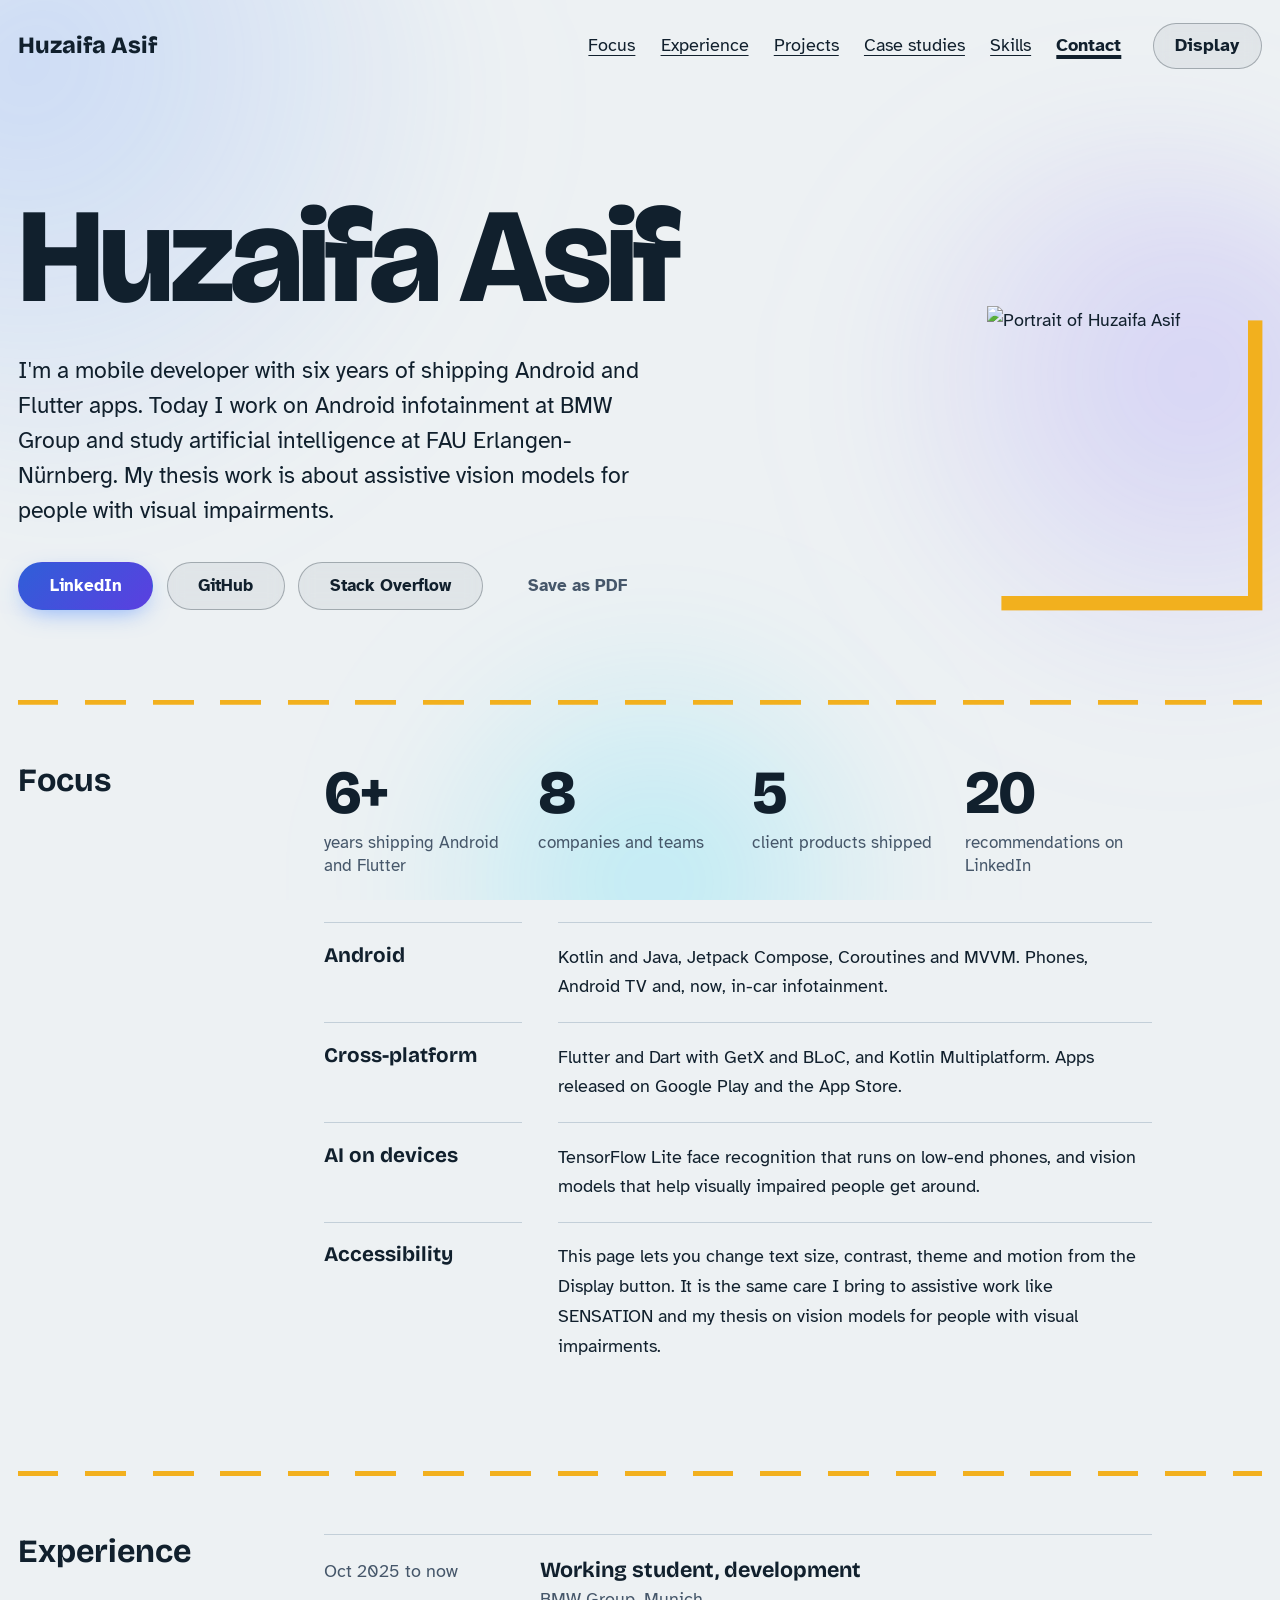
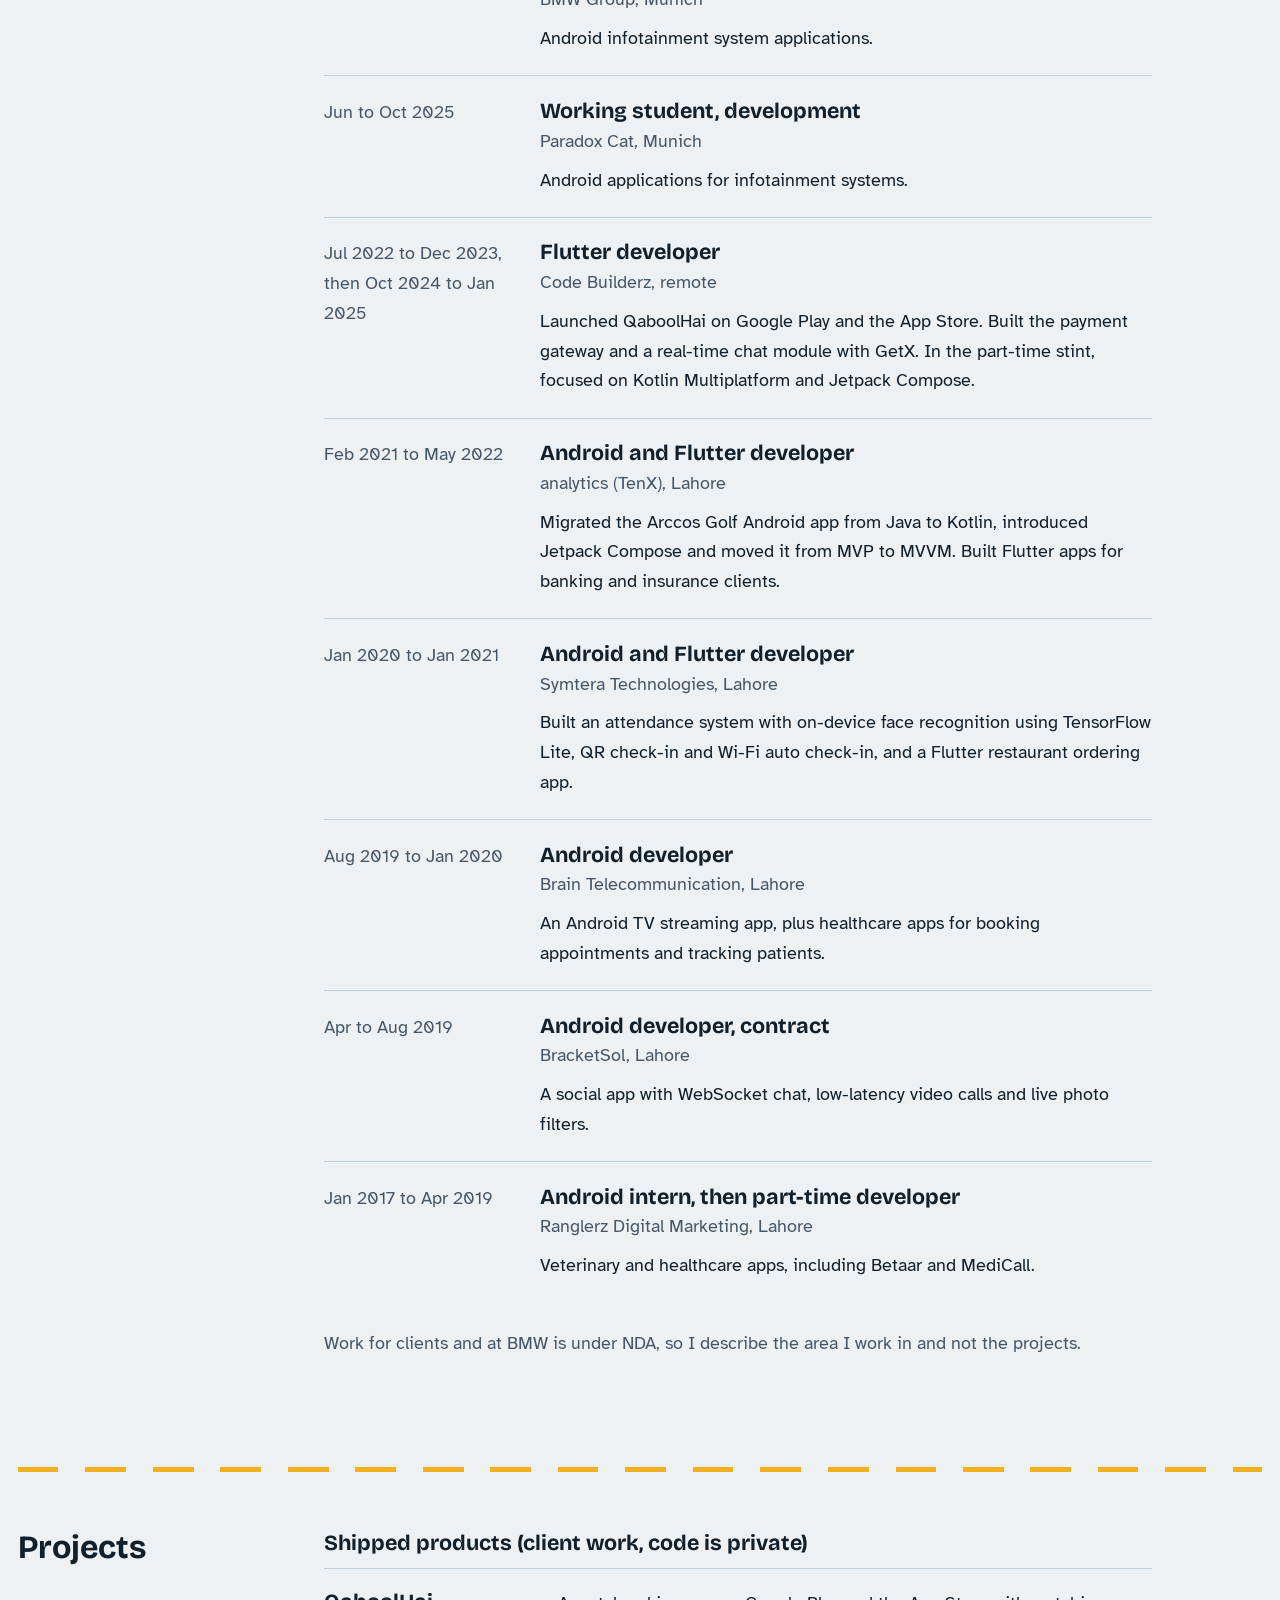
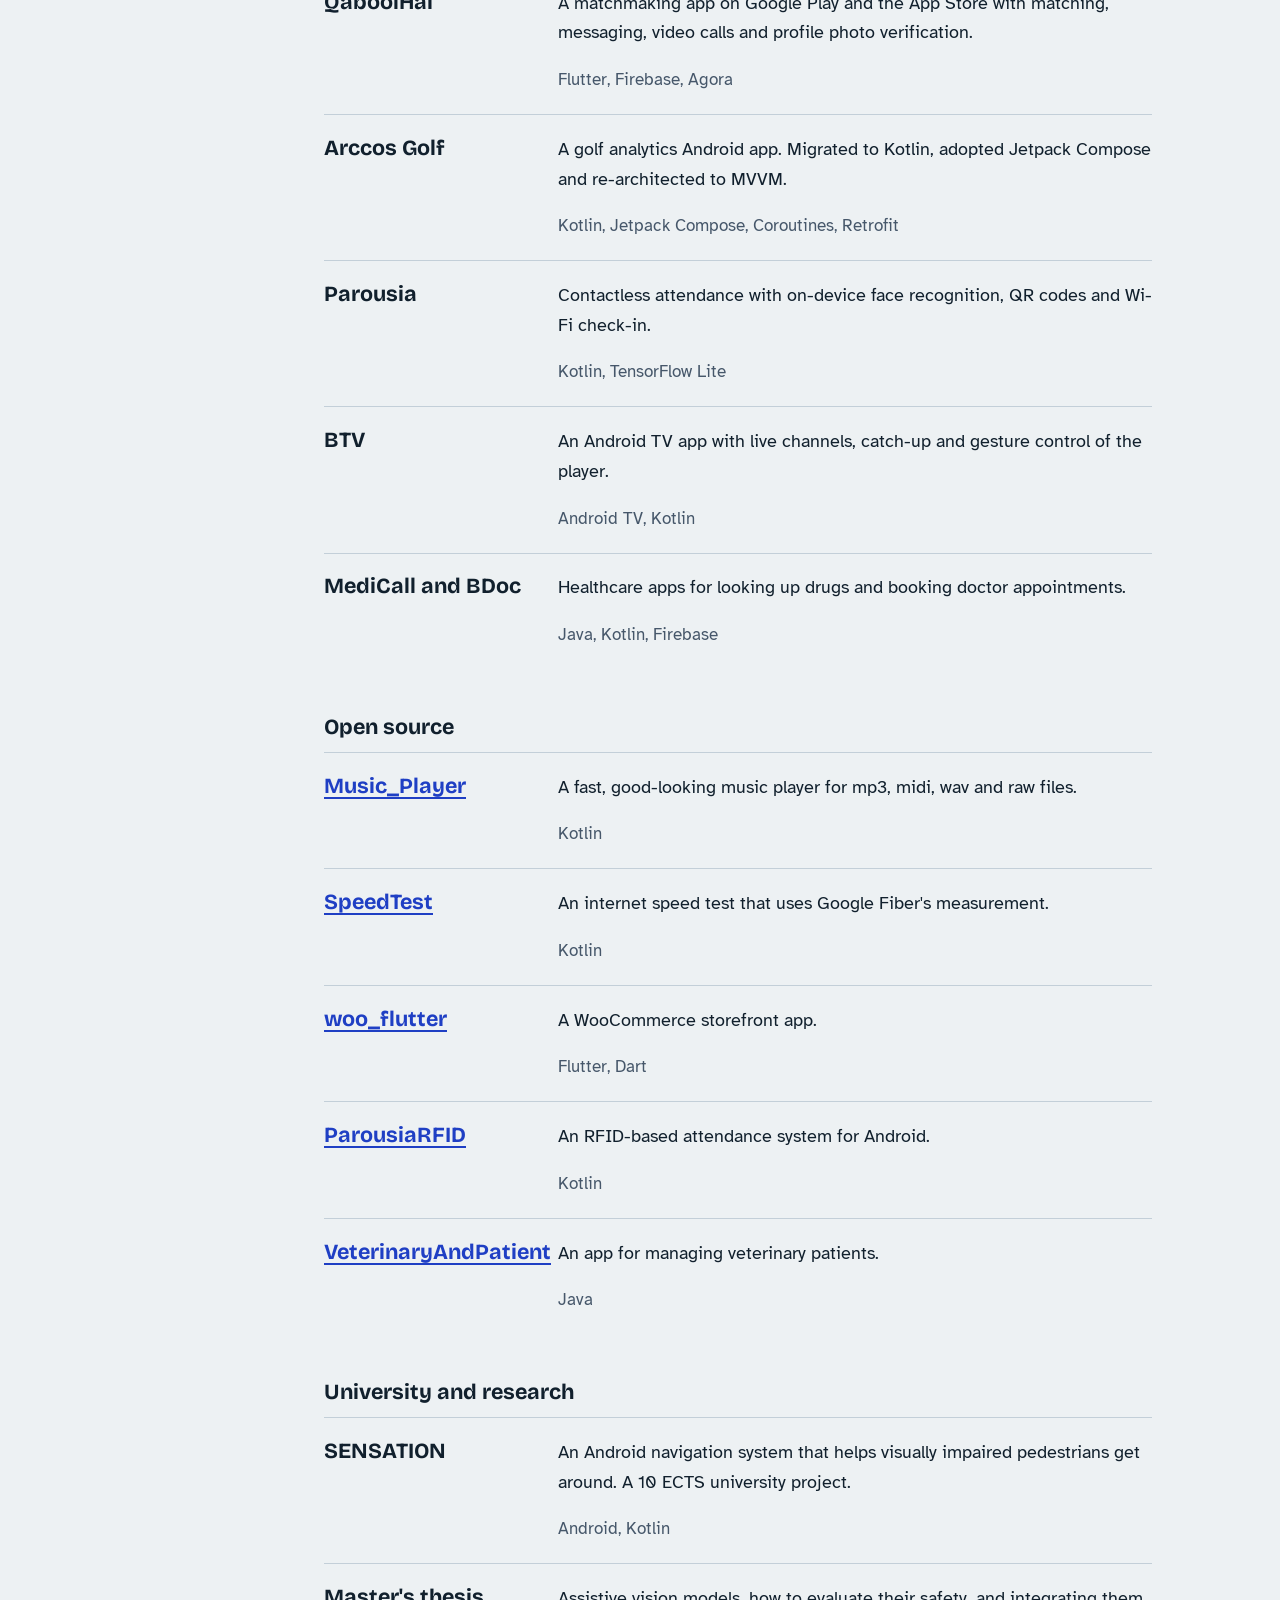
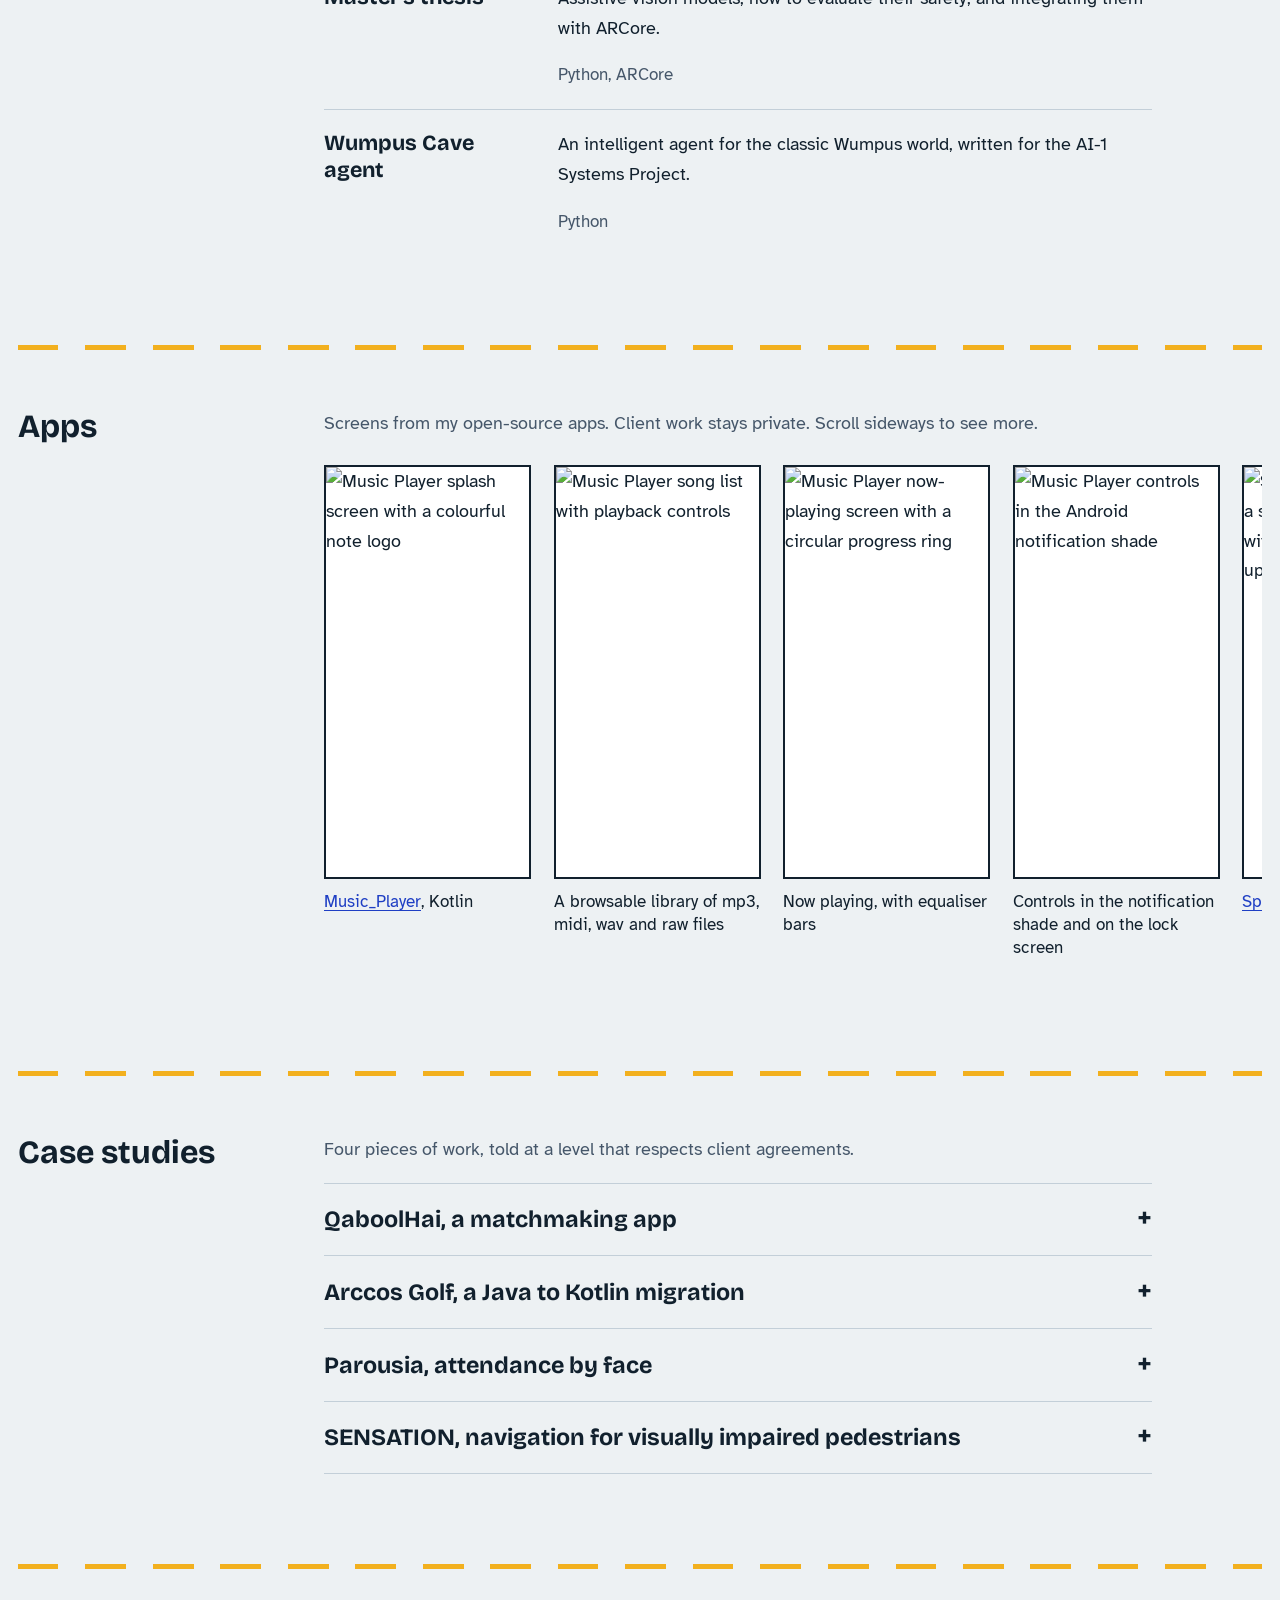
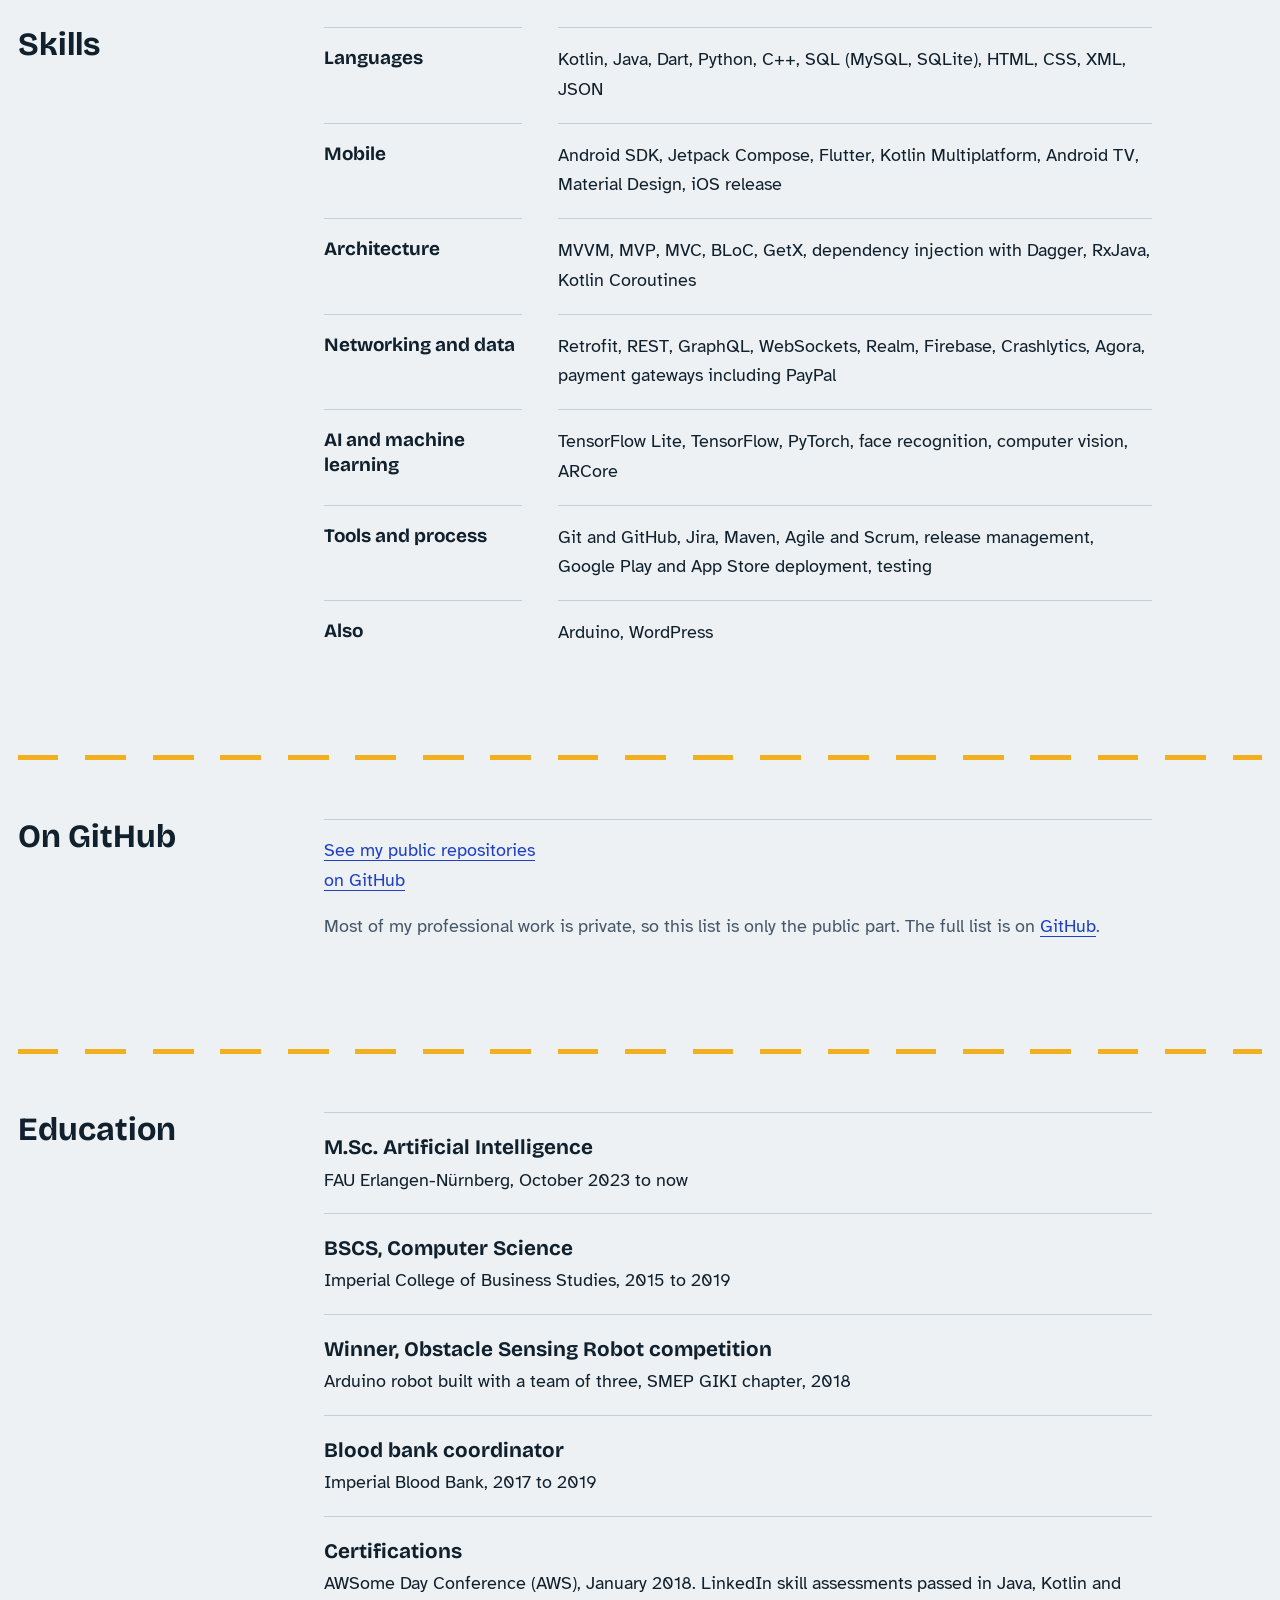
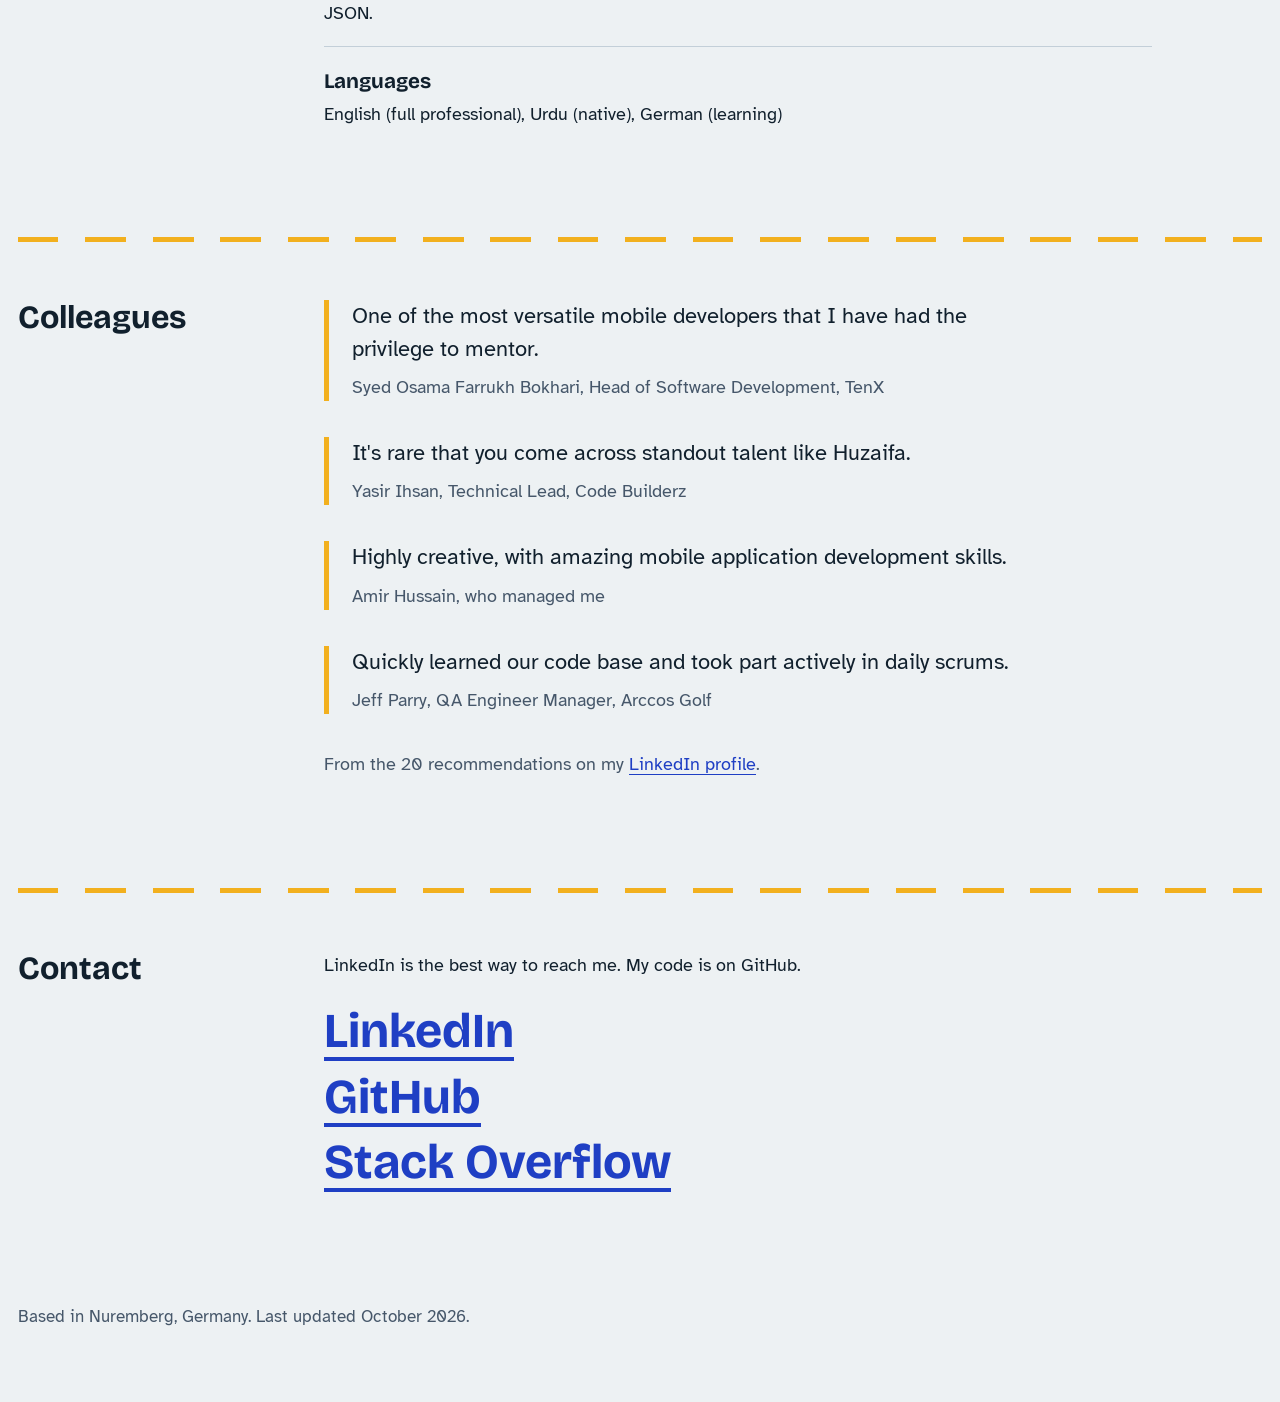
==== commit 9129073f: "Update index.html" ====
--- a/index.html
+++ b/index.html
@@ -298,10 +298,60 @@
   .focus dt { border-bottom: 0; padding-bottom: 0; }
   .focus dd { border-top: 0; padding-top: .25rem; }
 }
+@media (max-width: 52rem) { html .section__inner { grid-template-columns: minmax(0, 1fr); } .section__body { min-width: 0; } .heat { max-width: 100%; } }
+/* Aurora background, glass and pill buttons */
+:root {
+  --glass: rgba(17, 32, 45, .05);
+  --glass-line: rgba(17, 32, 45, .3);
+  --g1: #2F5FD8;
+  --g2: #5B3FE0;
+  --aurora: .22;
+  --blend: multiply;
+}
+@media (prefers-color-scheme: dark) {
+  :root:not([data-theme="light"]) { --bg: #070B1A; --panel: #0E1630; --glass: rgba(255, 255, 255, .05); --glass-line: rgba(255, 255, 255, .22); --aurora: .45; --blend: screen; }
+}
+:root[data-theme="dark"] { --bg: #070B1A; --panel: #0E1630; --glass: rgba(255, 255, 255, .05); --glass-line: rgba(255, 255, 255, .22); --aurora: .45; --blend: screen; }
+:root[data-contrast="high"] { --glass-line: var(--fg); }
+:root[data-contrast="high"] .aurora { display: none; }
+
+.aurora { position: fixed; inset: 0; z-index: -1; overflow: hidden; pointer-events: none; }
+.aurora span { position: absolute; border-radius: 50%; filter: blur(60px); opacity: var(--aurora); mix-blend-mode: var(--blend); animation: aurora-drift 22s ease-in-out infinite alternate; }
+.aurora span:nth-child(1) { width: 38rem; height: 38rem; left: -10rem; top: -8rem; background: radial-gradient(circle at 30% 30%, #4F8CFF, transparent 70%); }
+.aurora span:nth-child(2) { width: 32rem; height: 32rem; right: -8rem; top: 8rem; background: radial-gradient(circle at 60% 40%, #7B61FF, transparent 70%); animation-delay: -7s; }
+.aurora span:nth-child(3) { width: 30rem; height: 30rem; left: 30%; bottom: -14rem; background: radial-gradient(circle, #00D4FF, transparent 70%); animation-delay: -13s; }
+@keyframes aurora-drift { from { transform: translate3d(0, 0, 0) scale(1); } to { transform: translate3d(4rem, 3rem, 0) scale(1.15); } }
+@media (prefers-reduced-motion: reduce) { .aurora span { animation: none; } }
+
+.progress { position: fixed; top: 0; left: 0; z-index: 30; width: 100%; height: 3px; transform-origin: 0 50%; transform: scaleX(var(--p, 0)); background: linear-gradient(90deg, var(--g1), var(--g2), #00A3CC); pointer-events: none; }
+
+.btn {
+  position: relative; overflow: hidden; display: inline-flex; align-items: center; justify-content: center;
+  padding: .7rem 1.7rem; border: 1px solid var(--glass-line); border-radius: 999px;
+  background: var(--glass); color: var(--fg); -webkit-backdrop-filter: blur(8px); backdrop-filter: blur(8px);
+  font: inherit; font-weight: 700; font-size: .95rem; line-height: 1.2; text-decoration: none; cursor: pointer;
+  transform: translate(var(--mx, 0px), var(--my, 0px));
+  transition: transform .2s cubic-bezier(.34, 1.56, .64, 1), box-shadow .2s ease, background-color .2s ease, border-color .2s ease;
+}
+.btn:hover { transform: translate(var(--mx, 0px), calc(var(--my, 0px) - 2px)); border-color: var(--fg); text-decoration: none; }
+.btn-primary { border-color: transparent; color: #fff; background: linear-gradient(135deg, var(--g1), var(--g2)); box-shadow: 0 8px 24px -8px rgba(79, 140, 255, .7); }
+.btn-primary:hover { border-color: transparent; box-shadow: 0 12px 30px -8px rgba(91, 63, 224, .85); }
+.btn-ghost { border-color: transparent; background: transparent; color: var(--muted); -webkit-backdrop-filter: none; backdrop-filter: none; }
+.btn-ghost:hover { color: var(--fg); background: var(--glass); }
+.hero__links { gap: .75rem; margin-top: 1.9rem; align-items: center; }
+.ripple-dot { position: absolute; border-radius: 50%; background: rgba(255, 255, 255, .45); transform: scale(0); animation: ripple .6s ease-out forwards; pointer-events: none; }
+@keyframes ripple { to { transform: scale(4); opacity: 0; } }
+
+.display__toggle { border-radius: 999px; border-width: 1px; border-color: var(--glass-line); background: var(--glass); -webkit-backdrop-filter: blur(8px); backdrop-filter: blur(8px); padding: .4rem 1.2rem; font-weight: 700; }
+.display__panel { border-radius: 1.1rem; border-width: 1px; border-color: var(--glass-line); }
+.seg span { border-radius: 999px; border-width: 1px; }
+@media print { .aurora, .progress { display: none !important; } }
 </style>
 </head>
 <body>
 <a class="skip" href="#main">Skip to content</a>
+<div class="aurora" aria-hidden="true"><span></span><span></span><span></span></div>
+<div class="progress" id="progress" aria-hidden="true"></div>
 
 <header class="wrap site-header">
   <a class="wordmark" href="#top">Huzaifa Asif</a>
@@ -361,10 +411,10 @@
       <h1 id="name">Huzaifa Asif</h1>
       <p class="hero__lead">I'm a mobile developer with six years of shipping Android and Flutter apps. Today I work on Android infotainment at BMW Group and study artificial intelligence at FAU Erlangen-Nürnberg. My thesis work is about assistive vision models for people with visual impairments.</p>
       <ul class="hero__links">
-        <li><a href="https://github.com/huzaifa18">GitHub</a></li>
-        <li><a href="https://www.linkedin.com/in/huzaifa-asif-007/">LinkedIn</a></li>
-        <li><a href="https://stackoverflow.com/users/6874315/huzaifa-asif">Stack Overflow</a></li>
-        <li><button class="linkbtn" type="button" id="print-cv">Save as PDF</button></li>
+        <li><a class="btn btn-primary" href="https://www.linkedin.com/in/huzaifa-asif-007/">LinkedIn</a></li>
+        <li><a class="btn" href="https://github.com/huzaifa18">GitHub</a></li>
+        <li><a class="btn" href="https://stackoverflow.com/users/6874315/huzaifa-asif">Stack Overflow</a></li>
+        <li><button class="btn btn-ghost" type="button" id="print-cv">Save as PDF</button></li>
       </ul>
     </div>
     <img class="portrait" src="https://avatars.githubusercontent.com/u/29542625?v=4&amp;s=480" width="232" height="290" alt="Portrait of Huzaifa Asif">
@@ -930,5 +980,51 @@
   }
 })();
 </script>
+<script>
+(function () {
+  var root = document.documentElement;
+  function reduced() {
+    return root.dataset.motion === 'reduce' || (window.matchMedia && matchMedia('(prefers-reduced-motion: reduce)').matches);
+  }
+
+  var bar = document.getElementById('progress');
+  function progress() {
+    var h = root.scrollHeight - root.clientHeight;
+    bar.style.setProperty('--p', h > 0 ? Math.min(root.scrollTop / h, 1).toFixed(4) : 0);
+  }
+  window.addEventListener('scroll', progress, { passive: true });
+  progress();
+
+  var fine = window.matchMedia && matchMedia('(hover: hover) and (pointer: fine)').matches;
+  [].forEach.call(document.querySelectorAll('.btn, .display__toggle'), function (b) {
+    if (fine) {
+      b.addEventListener('pointermove', function (e) {
+        if (reduced()) return;
+        var r = b.getBoundingClientRect();
+        b.style.setProperty('--mx', ((e.clientX - r.left - r.width / 2) * 0.12).toFixed(1) + 'px');
+        b.style.setProperty('--my', ((e.clientY - r.top - r.height / 2) * 0.2).toFixed(1) + 'px');
+      });
+      b.addEventListener('pointerleave', function () {
+        b.style.removeProperty('--mx');
+        b.style.removeProperty('--my');
+      });
+    }
+    if (b.classList.contains('btn')) {
+      b.addEventListener('click', function (e) {
+        if (reduced()) return;
+        var r = b.getBoundingClientRect();
+        var d = Math.max(r.width, r.height);
+        var dot = document.createElement('span');
+        dot.className = 'ripple-dot';
+        dot.style.width = dot.style.height = d + 'px';
+        dot.style.left = (e.clientX - r.left - d / 2) + 'px';
+        dot.style.top = (e.clientY - r.top - d / 2) + 'px';
+        b.appendChild(dot);
+        setTimeout(function () { dot.remove(); }, 650);
+      });
+    }
+  });
+})();
+</script>
 </body>
 </html>
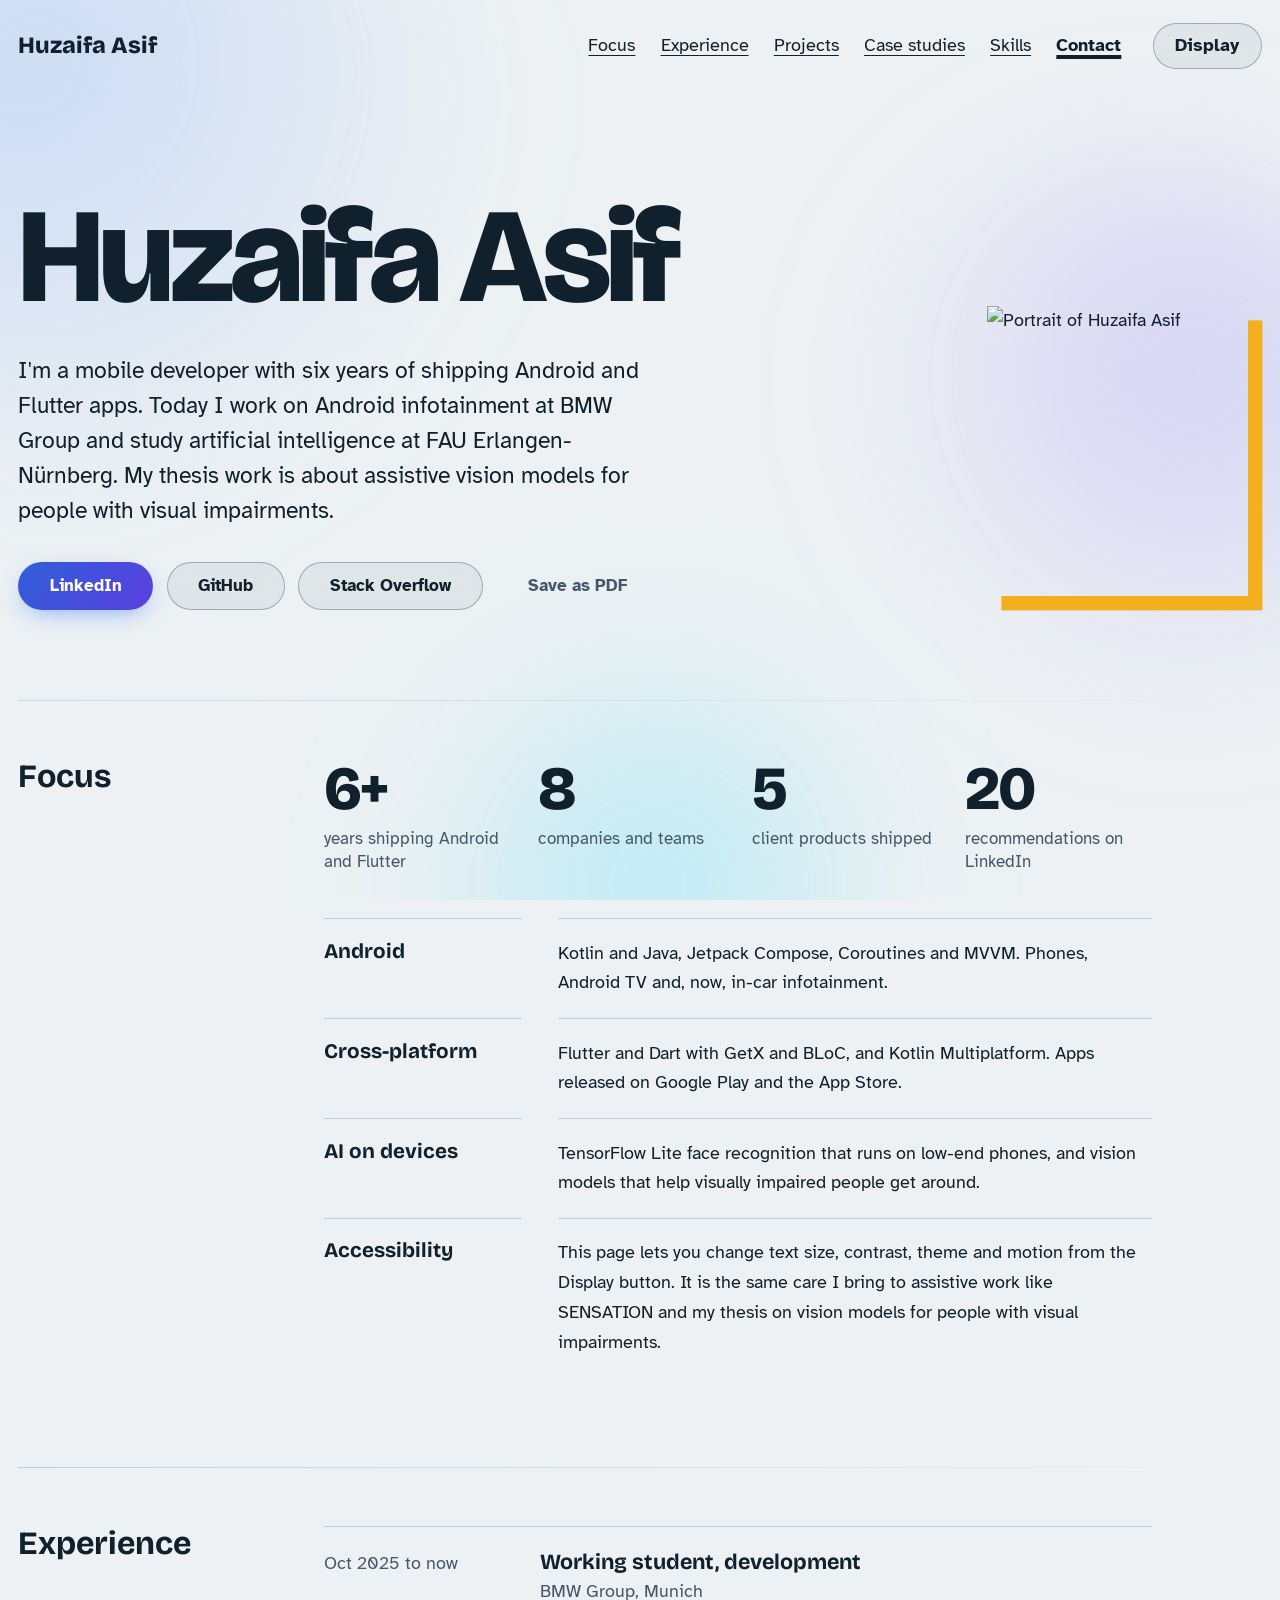
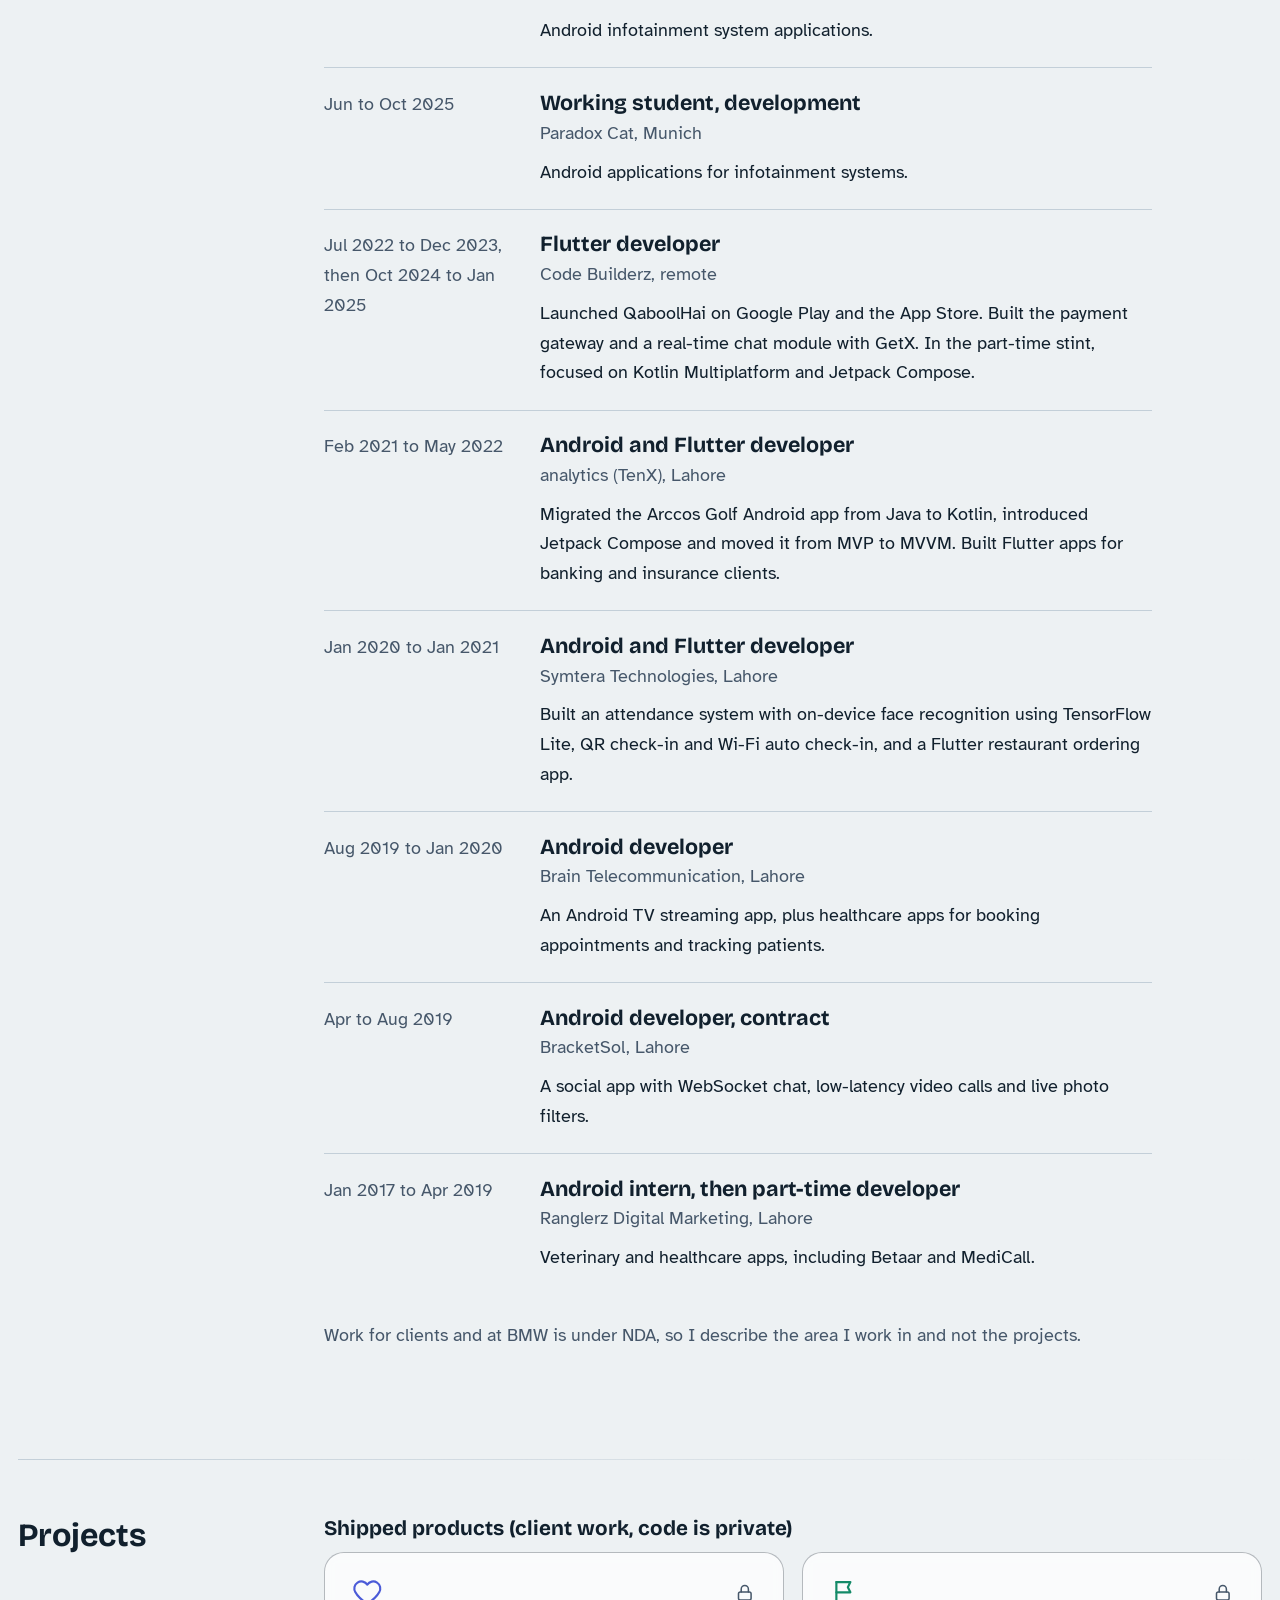
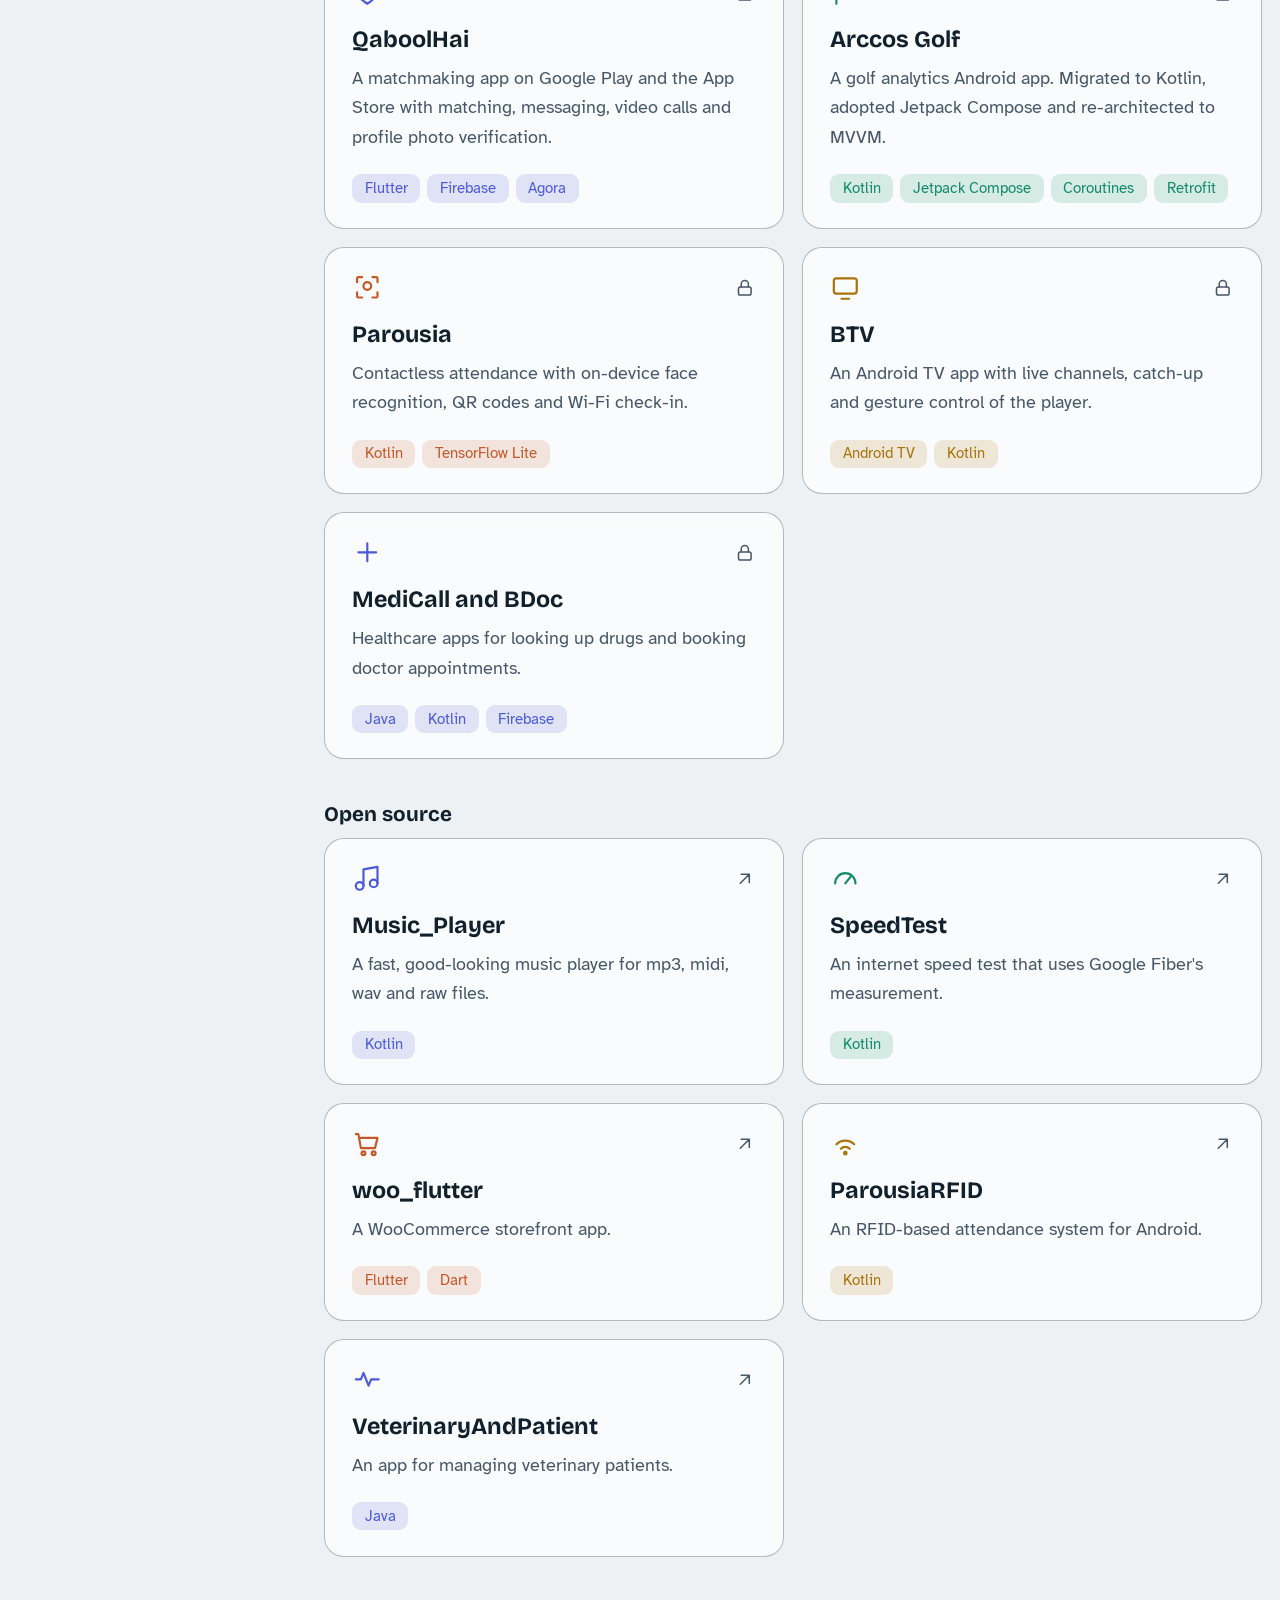
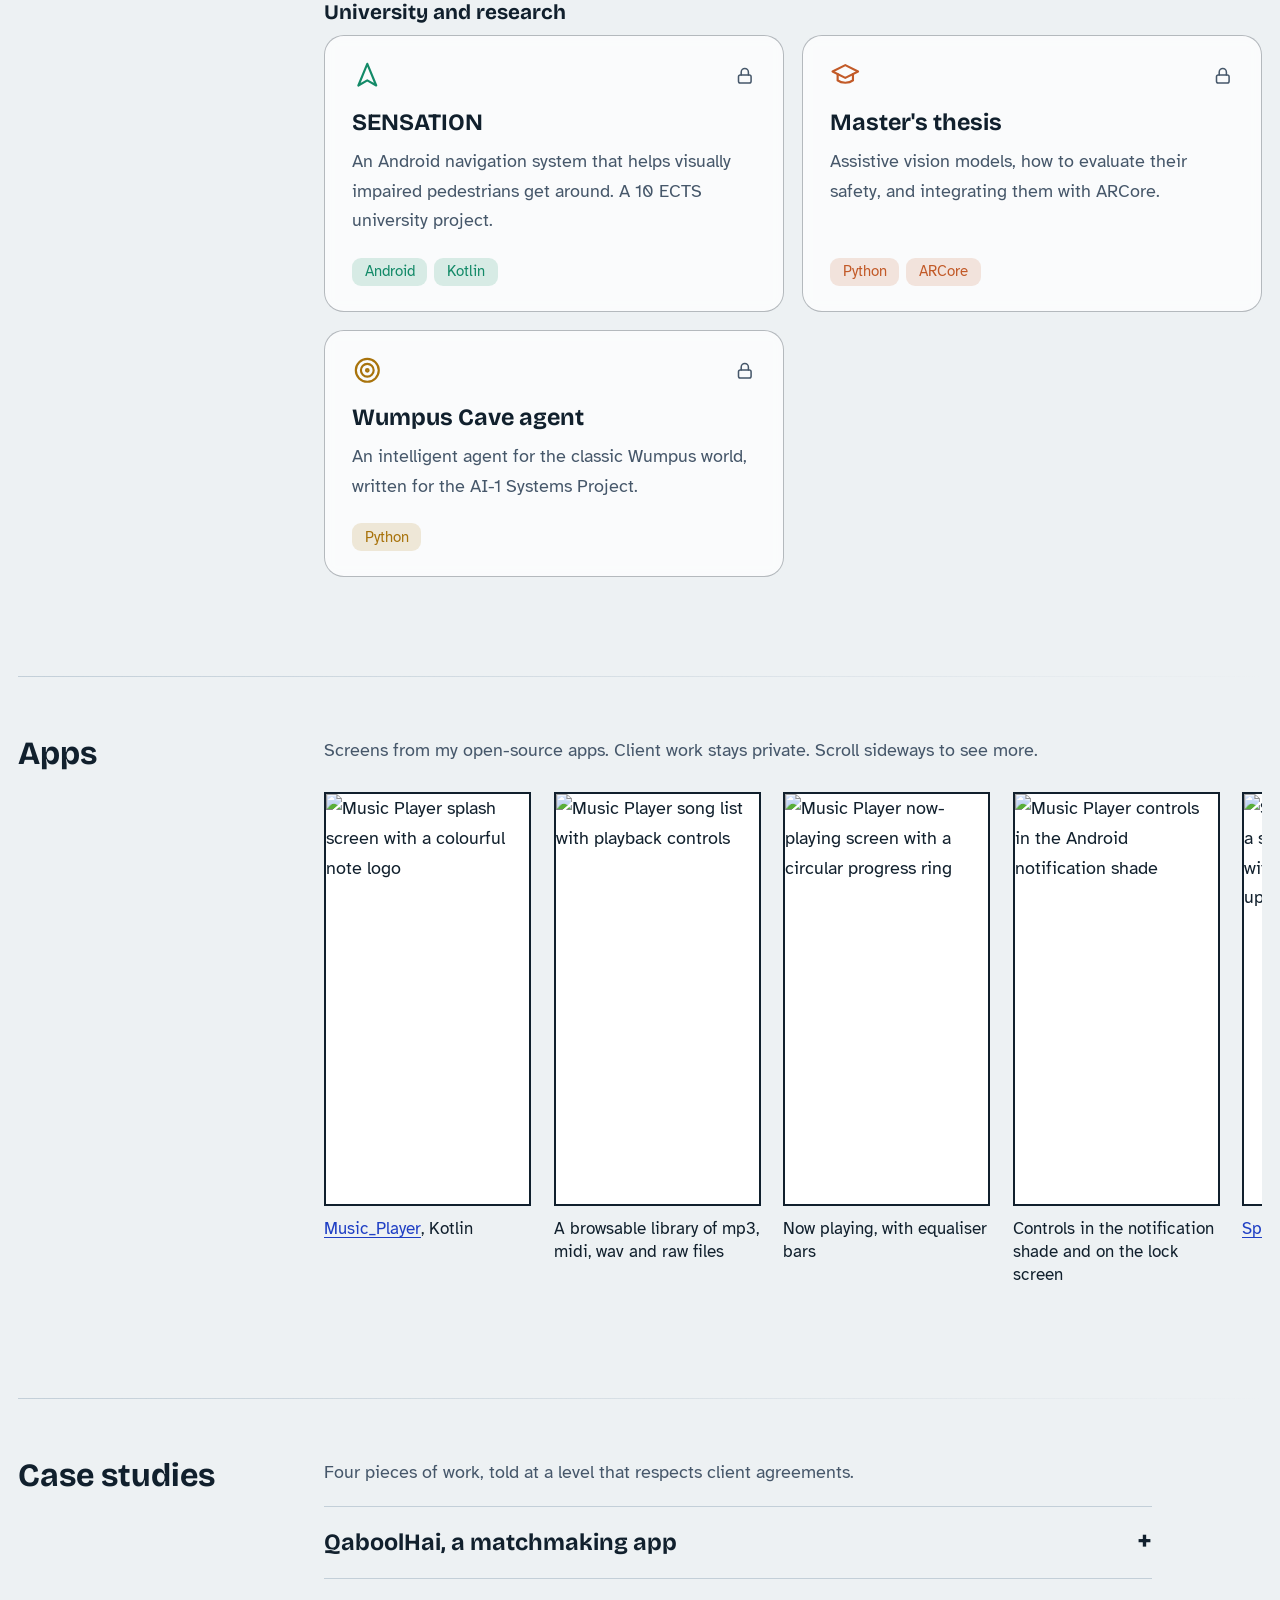
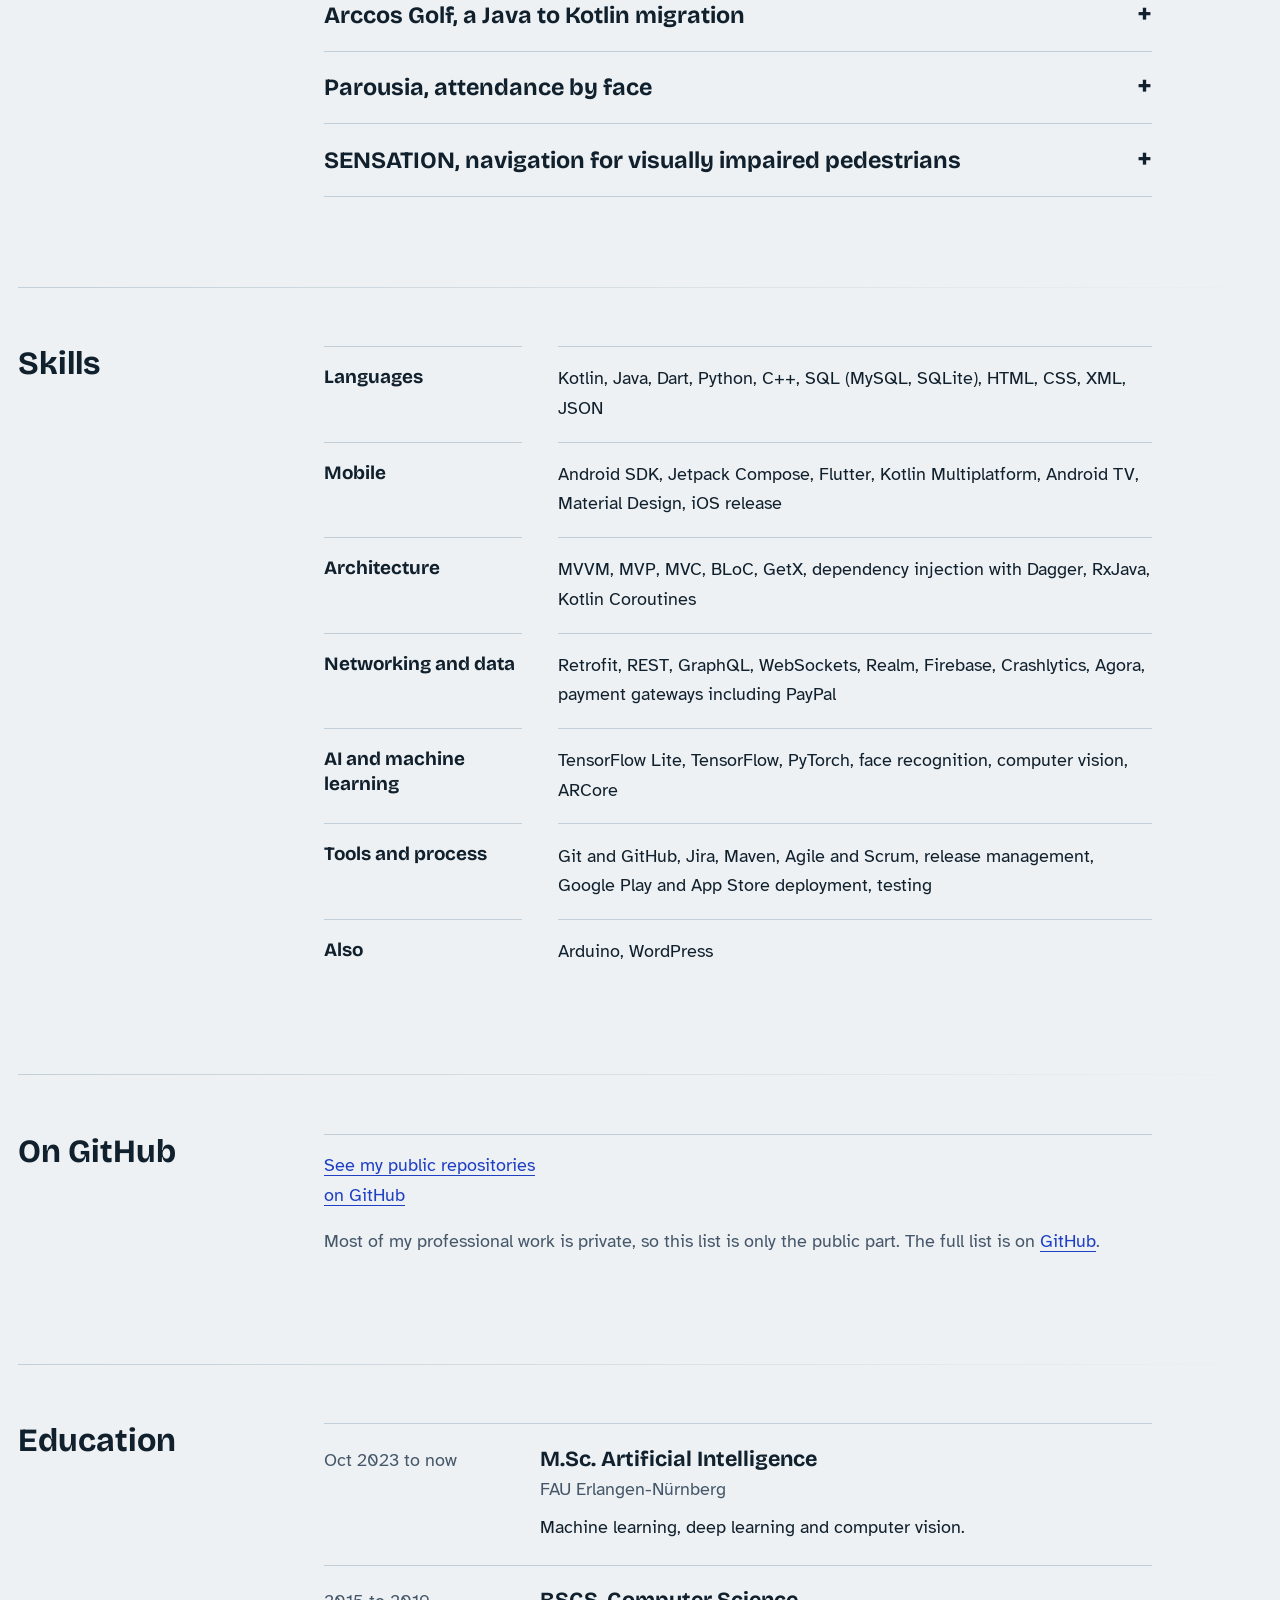
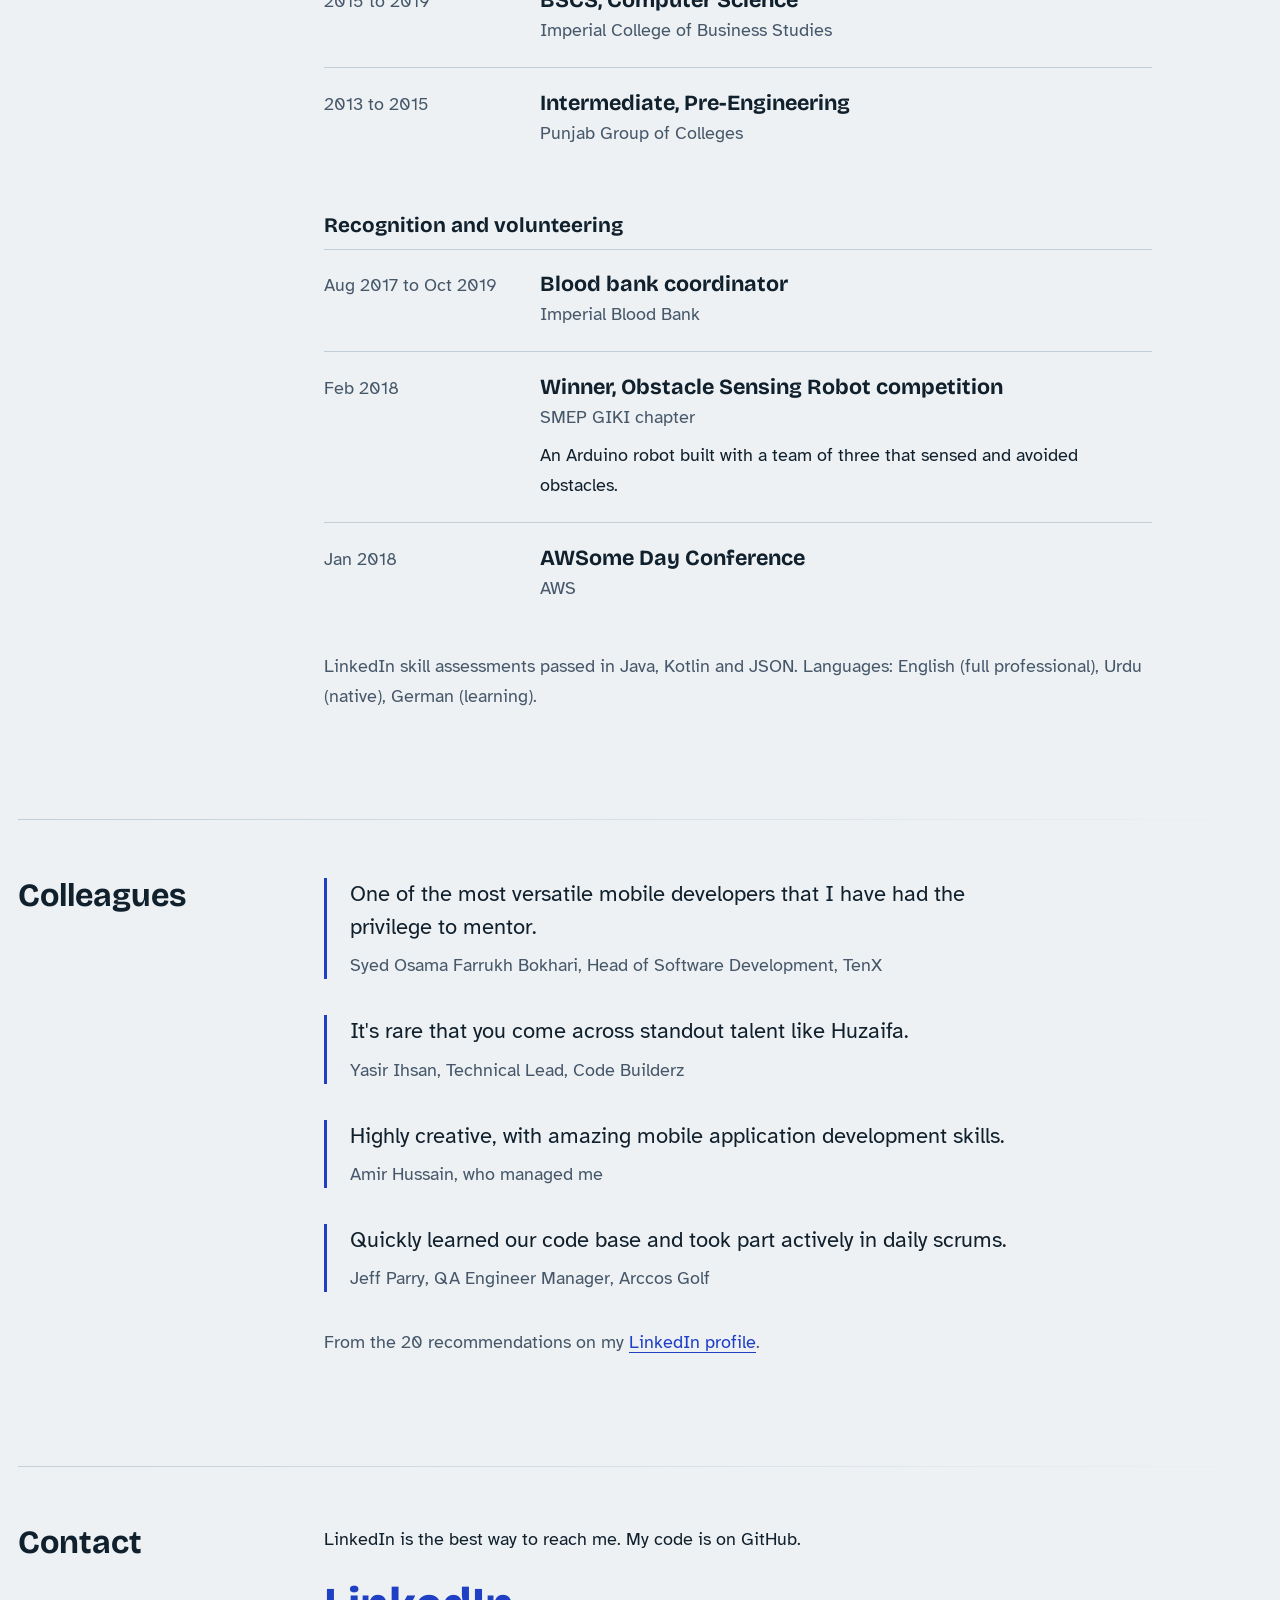
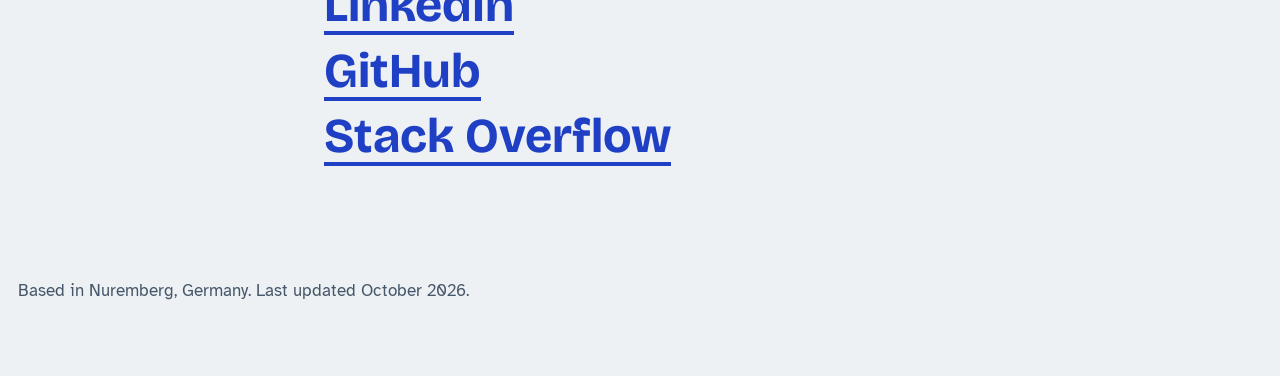
==== commit 0f939715: "Update index.html" ====
--- a/index.html
+++ b/index.html
@@ -166,8 +166,8 @@
 /* Sections */
 .section { padding-bottom: clamp(3rem, 7vw, 5rem); }
 .section::before {
-  content: ""; display: block; height: 5px; margin-bottom: clamp(2rem, 5vw, 3.25rem);
-  background: repeating-linear-gradient(90deg, var(--lane) 0 2.25rem, transparent 2.25rem 3.75rem);
+  content: ""; display: block; height: 1px; margin-bottom: clamp(2rem, 5vw, 3.25rem);
+  background: linear-gradient(90deg, var(--rule), transparent);
 }
 @media (prefers-reduced-motion: no-preference) {
   .hero + .section::before { animation: lane-draw 1.2s ease-out .2s both; }
@@ -204,7 +204,7 @@
 .facts li { padding-block: 1rem; border-top: 1px solid var(--rule); }
 .facts strong { display: block; font-family: "Bricolage Grotesque", sans-serif; font-size: 1.15rem; }
 
-blockquote { margin: 0 0 2rem; padding-left: 1.25rem; border-left: 5px solid var(--lane); max-width: 40rem; font-size: 1.2rem; line-height: 1.5; }
+blockquote { margin: 0 0 2rem; padding-left: 1.25rem; border-left: 3px solid var(--accent); max-width: 40rem; font-size: 1.2rem; line-height: 1.5; }
 blockquote p { margin-bottom: .5rem; }
 blockquote footer { font-size: 1rem; color: var(--muted); }
 
@@ -261,10 +261,10 @@
 .heat__grid { display: grid; grid-auto-flow: column; grid-template-rows: repeat(7, 1fr); gap: 3px; overflow-x: auto; padding-bottom: .5rem; }
 .heat__grid b { width: 10px; height: 10px; display: block; }
 .heat__grid i { width: 10px; height: 10px; background: var(--rule); display: block; }
-.heat__grid i[data-l="1"] { background: color-mix(in srgb, var(--lane) 35%, var(--rule)); }
-.heat__grid i[data-l="2"] { background: color-mix(in srgb, var(--lane) 60%, var(--rule)); }
-.heat__grid i[data-l="3"] { background: color-mix(in srgb, var(--lane) 85%, var(--rule)); }
-.heat__grid i[data-l="4"] { background: var(--lane); }
+.heat__grid i[data-l="1"] { background: color-mix(in srgb, var(--accent) 35%, var(--rule)); }
+.heat__grid i[data-l="2"] { background: color-mix(in srgb, var(--accent) 60%, var(--rule)); }
+.heat__grid i[data-l="3"] { background: color-mix(in srgb, var(--accent) 85%, var(--rule)); }
+.heat__grid i[data-l="4"] { background: var(--accent); }
 .heat__total { margin: 0 0 2rem; color: var(--muted); }
 .repos { margin: 0; padding: 0; list-style: none; }
 .repos li { display: grid; grid-template-columns: minmax(0, 13rem) minmax(0, 1fr); gap: .15rem 2rem; padding-block: .9rem; border-top: 1px solid var(--rule); }
@@ -346,6 +346,65 @@
 .display__panel { border-radius: 1.1rem; border-width: 1px; border-color: var(--glass-line); }
 .seg span { border-radius: 999px; border-width: 1px; }
 @media print { .aurora, .progress { display: none !important; } }
+/* Phones */
+body { overflow-x: clip; }
+@media (max-width: 52rem) {
+  html { font-size: calc(100% * var(--text-scale)); }
+  .site-header { padding-block: 1rem; gap: .75rem 1rem; }
+  .wordmark { font-size: 1.15rem; }
+  .nav ul { gap: .3rem 1.1rem; }
+  .nav a { font-size: .95rem; }
+  .display__toggle { padding: .35rem 1rem; font-size: .9rem; }
+  .display__panel { position: fixed; left: 1rem; right: 1rem; top: 4.25rem; width: auto; max-height: calc(100vh - 6rem); overflow-y: auto; }
+  .hero { padding-block: 1.25rem 2.5rem; gap: 1rem; }
+  .portrait { order: -1; width: 5.5rem; height: 5.5rem; aspect-ratio: 1; object-position: 50% 22%; margin: 0 .4rem .4rem 0; box-shadow: .4rem .4rem 0 var(--lane); }
+  .hero h1 { font-size: clamp(2.5rem, 13vw, 4.2rem); margin-bottom: 1rem; }
+  .hero__lead { font-size: 1.1rem; }
+  .hero__links { display: grid; grid-template-columns: 1fr 1fr; gap: .6rem; margin-top: 1.4rem; }
+  .hero__links li { display: block; }
+  .hero__links .btn { width: 100%; padding: .7rem .5rem; font-size: .9rem; }
+  .section__inner { gap: .75rem; }
+  .section h2 { font-size: 1.5rem; }
+  .stats strong { font-size: 2.2rem; }
+  .rail li { flex-basis: 9.5rem; }
+  .case summary { font-size: 1.1rem; }
+  .contact a { font-size: 1.6rem; }
+  .aurora span { filter: blur(40px); }
+  .aurora span:nth-child(1) { width: 22rem; height: 22rem; }
+  .aurora span:nth-child(2) { width: 20rem; height: 20rem; }
+  .aurora span:nth-child(3) { width: 18rem; height: 18rem; }
+}
+/* Project cards */
+#projects .section__body { max-width: none; }
+.cards { display: grid; grid-template-columns: repeat(2, minmax(0, 1fr)); gap: 1rem; margin: 0 0 .5rem; padding: 0; list-style: none; }
+.card { --tone: #6C7DFF; position: relative; display: flex; flex-direction: column; gap: .6rem; padding: 1.35rem 1.5rem 1.4rem; border: 1px solid var(--glass-line); border-radius: 1.1rem; background: color-mix(in srgb, var(--panel) 72%, transparent); -webkit-backdrop-filter: blur(6px); backdrop-filter: blur(6px); transition: transform .2s ease, border-color .2s ease; }
+.card.t2 { --tone: #3FC8A0; }
+.card.t3 { --tone: #F08A5D; }
+.card.t4 { --tone: #E9A93B; }
+:root:not([data-theme="dark"]) .card { --tone: #4B5BD8; }
+:root:not([data-theme="dark"]) .card.t2 { --tone: #138A68; }
+:root:not([data-theme="dark"]) .card.t3 { --tone: #C25A28; }
+:root:not([data-theme="dark"]) .card.t4 { --tone: #A8730C; }
+@media (prefers-color-scheme: dark) {
+  :root:not([data-theme="light"]) .card { --tone: #8C9BFF; }
+  :root:not([data-theme="light"]) .card.t2 { --tone: #4FD6AE; }
+  :root:not([data-theme="light"]) .card.t3 { --tone: #F59A70; }
+  :root:not([data-theme="light"]) .card.t4 { --tone: #F0B84F; }
+}
+.card__top { display: flex; justify-content: space-between; align-items: center; margin-bottom: .35rem; color: var(--tone); }
+.card__icon, .card__arrow { width: 1.7rem; height: 1.7rem; fill: none; stroke: currentColor; stroke-width: 1.7; stroke-linecap: round; stroke-linejoin: round; }
+.card__arrow { width: 1.2rem; height: 1.2rem; color: var(--muted); }
+.card h4 { margin: 0; font: 700 1.3rem/1.2 "Bricolage Grotesque", sans-serif; }
+.card h4 a { color: var(--fg); text-decoration: none; }
+.card h4 a::after { content: ""; position: absolute; inset: 0; border-radius: inherit; }
+.card:has(h4 a):hover { transform: translateY(-3px); border-color: var(--tone); }
+.card:has(h4 a:focus-visible) { border-color: var(--tone); }
+.card h4 a:focus-visible { outline-offset: 6px; }
+.card p { margin: 0; color: var(--muted); }
+.tags { display: flex; flex-wrap: wrap; gap: .4rem; margin: auto 0 0; padding: .6rem 0 0; list-style: none; }
+.tags li { padding: .15rem .7rem; border-radius: .5rem; font-size: .85rem; line-height: 1.5; color: var(--tone); background: color-mix(in srgb, var(--tone) 15%, transparent); }
+@media (max-width: 40rem) { .cards { grid-template-columns: minmax(0, 1fr); } }
+:root[data-motion="reduce"] .card:has(h4 a):hover { transform: none; }
 </style>
 </head>
 <body>
@@ -522,103 +581,94 @@
   <section class="wrap section" id="projects" aria-labelledby="projects-h">
     <div class="section__inner">
       <h2 id="projects-h">Projects</h2>
-      <div class="section__body rows">
+      <div class="section__body">
         <h3 class="group-title">Shipped products (client work, code is private)</h3>
-        <article>
-          <h3>QaboolHai</h3>
-          <div>
+        <ul class="cards">
+          <li class="card t1">
+            <div class="card__top"><svg class="card__icon" viewBox="0 0 24 24" aria-hidden="true"><path d="M12 21s-7-4.6-9.3-9A5.3 5.3 0 0 1 12 6a5.3 5.3 0 0 1 9.3 6c-2.3 4.4-9.3 9-9.3 9z"/></svg><svg class="card__arrow" viewBox="0 0 24 24" aria-hidden="true"><rect x="5" y="11" width="14" height="9" rx="2"/><path d="M8 11V8a4 4 0 0 1 8 0v3"/></svg></div>
+            <h4>QaboolHai</h4>
             <p>A matchmaking app on Google Play and the App Store with matching, messaging, video calls and profile photo verification.</p>
-            <p class="tech">Flutter, Firebase, Agora</p>
-          </div>
-        </article>
-        <article>
-          <h3>Arccos Golf</h3>
-          <div>
+            <ul class="tags"><li>Flutter</li><li>Firebase</li><li>Agora</li></ul>
+          </li>
+          <li class="card t2">
+            <div class="card__top"><svg class="card__icon" viewBox="0 0 24 24" aria-hidden="true"><path d="M5 21V4"/><path d="M5 4h11l-2 4 2 4H5"/></svg><svg class="card__arrow" viewBox="0 0 24 24" aria-hidden="true"><rect x="5" y="11" width="14" height="9" rx="2"/><path d="M8 11V8a4 4 0 0 1 8 0v3"/></svg></div>
+            <h4>Arccos Golf</h4>
             <p>A golf analytics Android app. Migrated to Kotlin, adopted Jetpack Compose and re-architected to MVVM.</p>
-            <p class="tech">Kotlin, Jetpack Compose, Coroutines, Retrofit</p>
-          </div>
-        </article>
-        <article>
-          <h3>Parousia</h3>
-          <div>
+            <ul class="tags"><li>Kotlin</li><li>Jetpack Compose</li><li>Coroutines</li><li>Retrofit</li></ul>
+          </li>
+          <li class="card t3">
+            <div class="card__top"><svg class="card__icon" viewBox="0 0 24 24" aria-hidden="true"><path d="M4 8V5a1 1 0 0 1 1-1h3M16 4h3a1 1 0 0 1 1 1v3M20 16v3a1 1 0 0 1-1 1h-3M8 20H5a1 1 0 0 1-1-1v-3"/><circle cx="12" cy="11" r="3"/></svg><svg class="card__arrow" viewBox="0 0 24 24" aria-hidden="true"><rect x="5" y="11" width="14" height="9" rx="2"/><path d="M8 11V8a4 4 0 0 1 8 0v3"/></svg></div>
+            <h4>Parousia</h4>
             <p>Contactless attendance with on-device face recognition, QR codes and Wi-Fi check-in.</p>
-            <p class="tech">Kotlin, TensorFlow Lite</p>
-          </div>
-        </article>
-        <article>
-          <h3>BTV</h3>
-          <div>
+            <ul class="tags"><li>Kotlin</li><li>TensorFlow Lite</li></ul>
+          </li>
+          <li class="card t4">
+            <div class="card__top"><svg class="card__icon" viewBox="0 0 24 24" aria-hidden="true"><rect x="3" y="5" width="18" height="12" rx="2"/><path d="M9 21h6"/></svg><svg class="card__arrow" viewBox="0 0 24 24" aria-hidden="true"><rect x="5" y="11" width="14" height="9" rx="2"/><path d="M8 11V8a4 4 0 0 1 8 0v3"/></svg></div>
+            <h4>BTV</h4>
             <p>An Android TV app with live channels, catch-up and gesture control of the player.</p>
-            <p class="tech">Android TV, Kotlin</p>
-          </div>
-        </article>
-        <article>
-          <h3>MediCall and BDoc</h3>
-          <div>
+            <ul class="tags"><li>Android TV</li><li>Kotlin</li></ul>
+          </li>
+          <li class="card t1">
+            <div class="card__top"><svg class="card__icon" viewBox="0 0 24 24" aria-hidden="true"><path d="M12 5v14M5 12h14"/></svg><svg class="card__arrow" viewBox="0 0 24 24" aria-hidden="true"><rect x="5" y="11" width="14" height="9" rx="2"/><path d="M8 11V8a4 4 0 0 1 8 0v3"/></svg></div>
+            <h4>MediCall and BDoc</h4>
             <p>Healthcare apps for looking up drugs and booking doctor appointments.</p>
-            <p class="tech">Java, Kotlin, Firebase</p>
-          </div>
-        </article>
-
+            <ul class="tags"><li>Java</li><li>Kotlin</li><li>Firebase</li></ul>
+          </li>
+        </ul>
         <h3 class="group-title">Open source</h3>
-        <article>
-          <h3><a href="https://github.com/huzaifa18/Music_Player">Music_Player</a></h3>
-          <div>
+        <ul class="cards">
+          <li class="card t1">
+            <div class="card__top"><svg class="card__icon" viewBox="0 0 24 24" aria-hidden="true"><path d="M9 18V5l11-2v13"/><circle cx="6" cy="18" r="3"/><circle cx="17" cy="16" r="3"/></svg><svg class="card__arrow" viewBox="0 0 24 24" aria-hidden="true"><path d="M7 17L17 7M8 7h9v9"/></svg></div>
+            <h4><a href="https://github.com/huzaifa18/Music_Player">Music_Player</a></h4>
             <p>A fast, good-looking music player for mp3, midi, wav and raw files.</p>
-            <p class="tech">Kotlin</p>
-          </div>
-        </article>
-        <article>
-          <h3><a href="https://github.com/huzaifa18/SpeedTest">SpeedTest</a></h3>
-          <div>
+            <ul class="tags"><li>Kotlin</li></ul>
+          </li>
+          <li class="card t2">
+            <div class="card__top"><svg class="card__icon" viewBox="0 0 24 24" aria-hidden="true"><path d="M4 16a8 8 0 1 1 16 0"/><path d="M12 16l4-5"/></svg><svg class="card__arrow" viewBox="0 0 24 24" aria-hidden="true"><path d="M7 17L17 7M8 7h9v9"/></svg></div>
+            <h4><a href="https://github.com/huzaifa18/SpeedTest">SpeedTest</a></h4>
             <p>An internet speed test that uses Google Fiber's measurement.</p>
-            <p class="tech">Kotlin</p>
-          </div>
-        </article>
-        <article>
-          <h3><a href="https://github.com/huzaifa18/woo_flutter">woo_flutter</a></h3>
-          <div>
+            <ul class="tags"><li>Kotlin</li></ul>
+          </li>
+          <li class="card t3">
+            <div class="card__top"><svg class="card__icon" viewBox="0 0 24 24" aria-hidden="true"><path d="M3 4h2l2 11h11l2-8H6"/><circle cx="9" cy="19" r="1.5"/><circle cx="17" cy="19" r="1.5"/></svg><svg class="card__arrow" viewBox="0 0 24 24" aria-hidden="true"><path d="M7 17L17 7M8 7h9v9"/></svg></div>
+            <h4><a href="https://github.com/huzaifa18/woo_flutter">woo_flutter</a></h4>
             <p>A WooCommerce storefront app.</p>
-            <p class="tech">Flutter, Dart</p>
-          </div>
-        </article>
-        <article>
-          <h3><a href="https://github.com/huzaifa18/ParousiaRFID">ParousiaRFID</a></h3>
-          <div>
+            <ul class="tags"><li>Flutter</li><li>Dart</li></ul>
+          </li>
+          <li class="card t4">
+            <div class="card__top"><svg class="card__icon" viewBox="0 0 24 24" aria-hidden="true"><path d="M5 12a10 10 0 0 1 14 0M8.5 15.5a5 5 0 0 1 7 0"/><circle cx="12" cy="19" r="1"/></svg><svg class="card__arrow" viewBox="0 0 24 24" aria-hidden="true"><path d="M7 17L17 7M8 7h9v9"/></svg></div>
+            <h4><a href="https://github.com/huzaifa18/ParousiaRFID">ParousiaRFID</a></h4>
             <p>An RFID-based attendance system for Android.</p>
-            <p class="tech">Kotlin</p>
-          </div>
-        </article>
-        <article>
-          <h3><a href="https://github.com/huzaifa18/VeterinaryAndPatient">VeterinaryAndPatient</a></h3>
-          <div>
+            <ul class="tags"><li>Kotlin</li></ul>
+          </li>
+          <li class="card t1">
+            <div class="card__top"><svg class="card__icon" viewBox="0 0 24 24" aria-hidden="true"><path d="M3 12h4l2-5 4 10 2-5h6"/></svg><svg class="card__arrow" viewBox="0 0 24 24" aria-hidden="true"><path d="M7 17L17 7M8 7h9v9"/></svg></div>
+            <h4><a href="https://github.com/huzaifa18/VeterinaryAndPatient">VeterinaryAndPatient</a></h4>
             <p>An app for managing veterinary patients.</p>
-            <p class="tech">Java</p>
-          </div>
-        </article>
-
+            <ul class="tags"><li>Java</li></ul>
+          </li>
+        </ul>
         <h3 class="group-title">University and research</h3>
-        <article>
-          <h3>SENSATION</h3>
-          <div>
+        <ul class="cards">
+          <li class="card t2">
+            <div class="card__top"><svg class="card__icon" viewBox="0 0 24 24" aria-hidden="true"><path d="M12 3l7 17-7-4-7 4z"/></svg><svg class="card__arrow" viewBox="0 0 24 24" aria-hidden="true"><rect x="5" y="11" width="14" height="9" rx="2"/><path d="M8 11V8a4 4 0 0 1 8 0v3"/></svg></div>
+            <h4>SENSATION</h4>
             <p>An Android navigation system that helps visually impaired pedestrians get around. A 10 ECTS university project.</p>
-            <p class="tech">Android, Kotlin</p>
-          </div>
-        </article>
-        <article>
-          <h3>Master's thesis</h3>
-          <div>
+            <ul class="tags"><li>Android</li><li>Kotlin</li></ul>
+          </li>
+          <li class="card t3">
+            <div class="card__top"><svg class="card__icon" viewBox="0 0 24 24" aria-hidden="true"><path d="M2 9l10-5 10 5-10 5z"/><path d="M6 11v5c3 2.5 9 2.5 12 0v-5"/></svg><svg class="card__arrow" viewBox="0 0 24 24" aria-hidden="true"><rect x="5" y="11" width="14" height="9" rx="2"/><path d="M8 11V8a4 4 0 0 1 8 0v3"/></svg></div>
+            <h4>Master's thesis</h4>
             <p>Assistive vision models, how to evaluate their safety, and integrating them with ARCore.</p>
-            <p class="tech">Python, ARCore</p>
-          </div>
-        </article>
-        <article>
-          <h3>Wumpus Cave agent</h3>
-          <div>
+            <ul class="tags"><li>Python</li><li>ARCore</li></ul>
+          </li>
+          <li class="card t4">
+            <div class="card__top"><svg class="card__icon" viewBox="0 0 24 24" aria-hidden="true"><circle cx="12" cy="12" r="9"/><circle cx="12" cy="12" r="5"/><circle cx="12" cy="12" r="1"/></svg><svg class="card__arrow" viewBox="0 0 24 24" aria-hidden="true"><rect x="5" y="11" width="14" height="9" rx="2"/><path d="M8 11V8a4 4 0 0 1 8 0v3"/></svg></div>
+            <h4>Wumpus Cave agent</h4>
             <p>An intelligent agent for the classic Wumpus world, written for the AI-1 Systems Project.</p>
-            <p class="tech">Python</p>
-          </div>
-        </article>
+            <ul class="tags"><li>Python</li></ul>
+          </li>
+        </ul>
       </div>
     </div>
   </section>
@@ -730,14 +780,56 @@
     <div class="section__inner">
       <h2 id="background-h">Education</h2>
       <div class="section__body">
-        <ul class="facts">
-          <li><strong>M.Sc. Artificial Intelligence</strong>FAU Erlangen-Nürnberg, October 2023 to now</li>
-          <li><strong>BSCS, Computer Science</strong>Imperial College of Business Studies, 2015 to 2019</li>
-          <li><strong>Winner, Obstacle Sensing Robot competition</strong>Arduino robot built with a team of three, SMEP GIKI chapter, 2018</li>
-          <li><strong>Blood bank coordinator</strong>Imperial Blood Bank, 2017 to 2019</li>
-          <li><strong>Certifications</strong>AWSome Day Conference (AWS), January 2018. LinkedIn skill assessments passed in Java, Kotlin and JSON.</li>
-          <li><strong>Languages</strong>English (full professional), Urdu (native), German (learning)</li>
-        </ul>
+        <ol class="timeline">
+          <li>
+            <div class="when">Oct 2023 to now</div>
+            <div>
+              <h3>M.Sc. Artificial Intelligence</h3>
+              <p class="where">FAU Erlangen-Nürnberg</p>
+              <p>Machine learning, deep learning and computer vision.</p>
+            </div>
+          </li>
+          <li>
+            <div class="when">2015 to 2019</div>
+            <div>
+              <h3>BSCS, Computer Science</h3>
+              <p class="where">Imperial College of Business Studies</p>
+            </div>
+          </li>
+          <li>
+            <div class="when">2013 to 2015</div>
+            <div>
+              <h3>Intermediate, Pre-Engineering</h3>
+              <p class="where">Punjab Group of Colleges</p>
+            </div>
+          </li>
+        </ol>
+        <h3 class="group-title">Recognition and volunteering</h3>
+        <ol class="timeline">
+          <li>
+            <div class="when">Aug 2017 to Oct 2019</div>
+            <div>
+              <h3>Blood bank coordinator</h3>
+              <p class="where">Imperial Blood Bank</p>
+            </div>
+          </li>
+          <li>
+            <div class="when">Feb 2018</div>
+            <div>
+              <h3>Winner, Obstacle Sensing Robot competition</h3>
+              <p class="where">SMEP GIKI chapter</p>
+              <p>An Arduino robot built with a team of three that sensed and avoided obstacles.</p>
+            </div>
+          </li>
+          <li>
+            <div class="when">Jan 2018</div>
+            <div>
+              <h3>AWSome Day Conference</h3>
+              <p class="where">AWS</p>
+            </div>
+          </li>
+        </ol>
+        <p class="section__note">LinkedIn skill assessments passed in Java, Kotlin and JSON. Languages: English (full professional), Urdu (native), German (learning).</p>
       </div>
     </div>
   </section>
@@ -910,6 +1002,7 @@
       t.textContent = total + ' contributions on GitHub in the last year.';
       document.getElementById('heat').hidden = false;
       t.hidden = false;
+      grid.scrollLeft = grid.scrollWidth;
     })
     .catch(function () {});
 })();
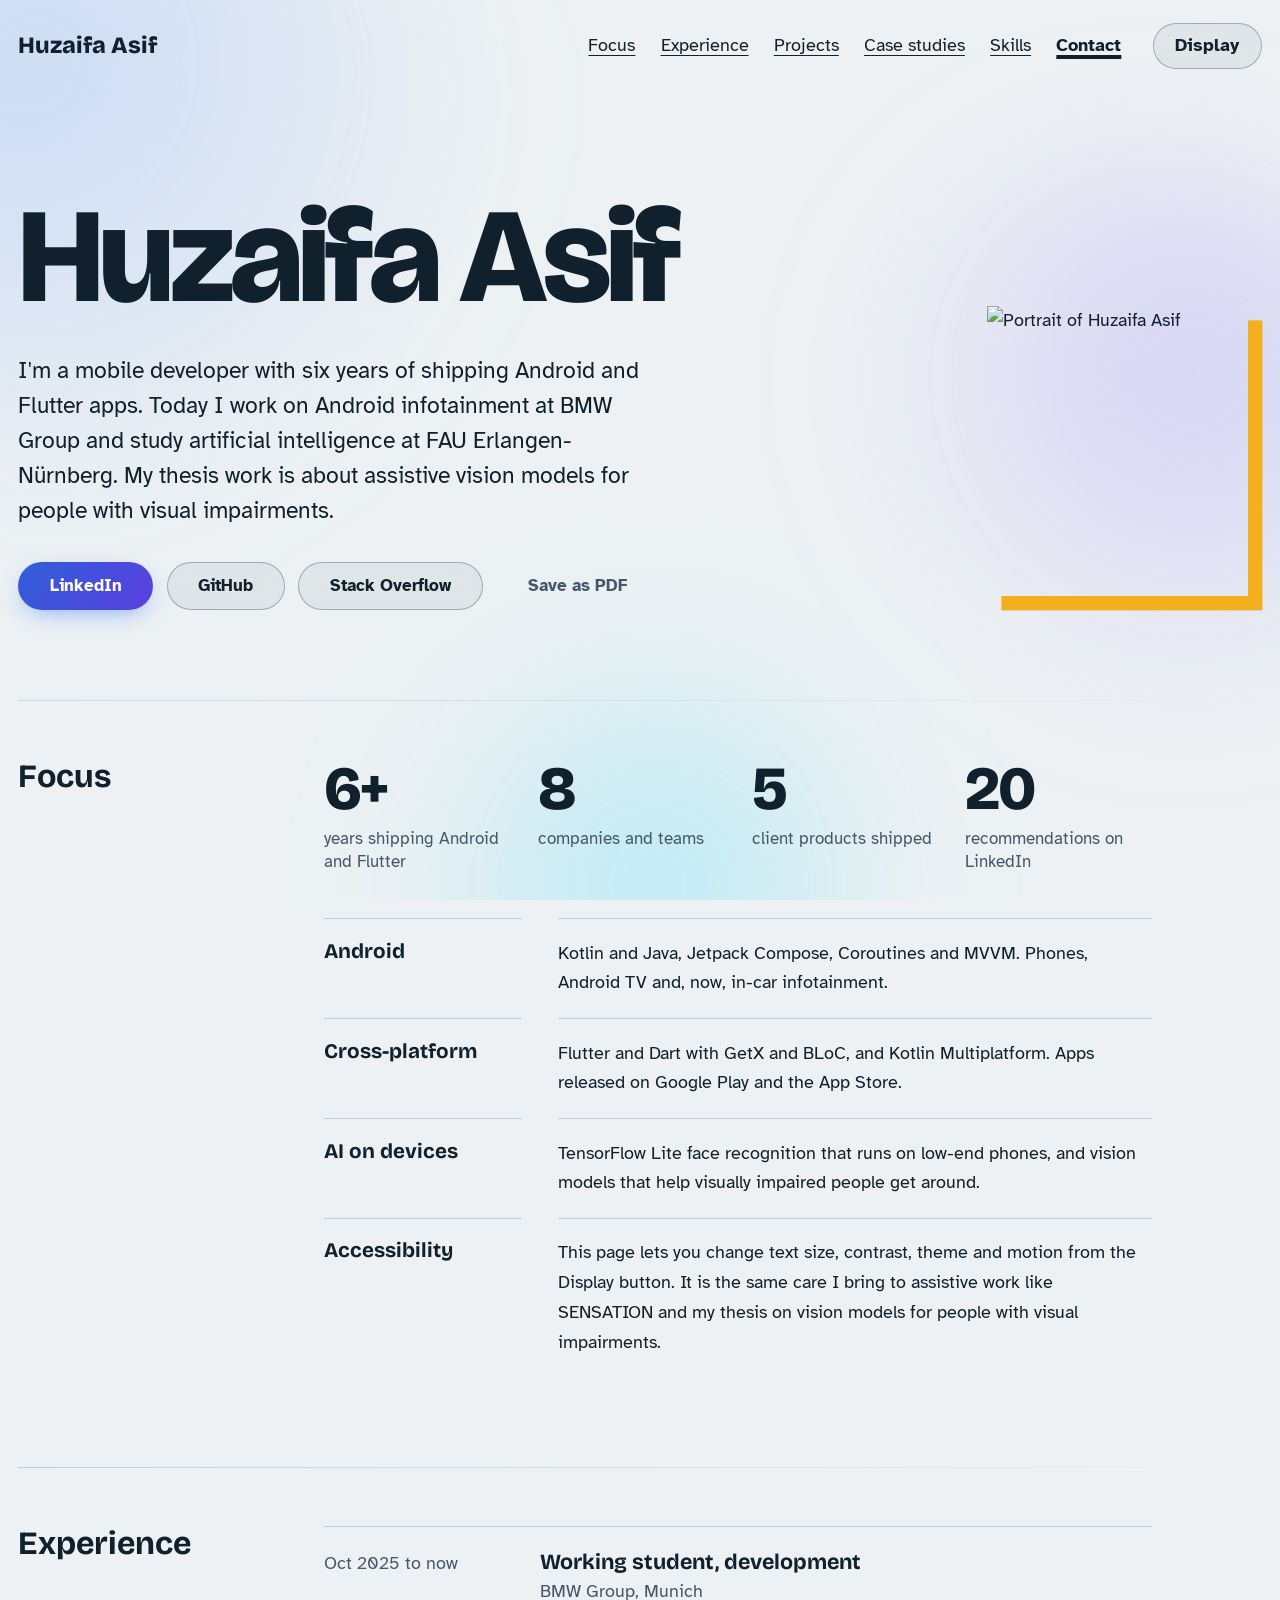
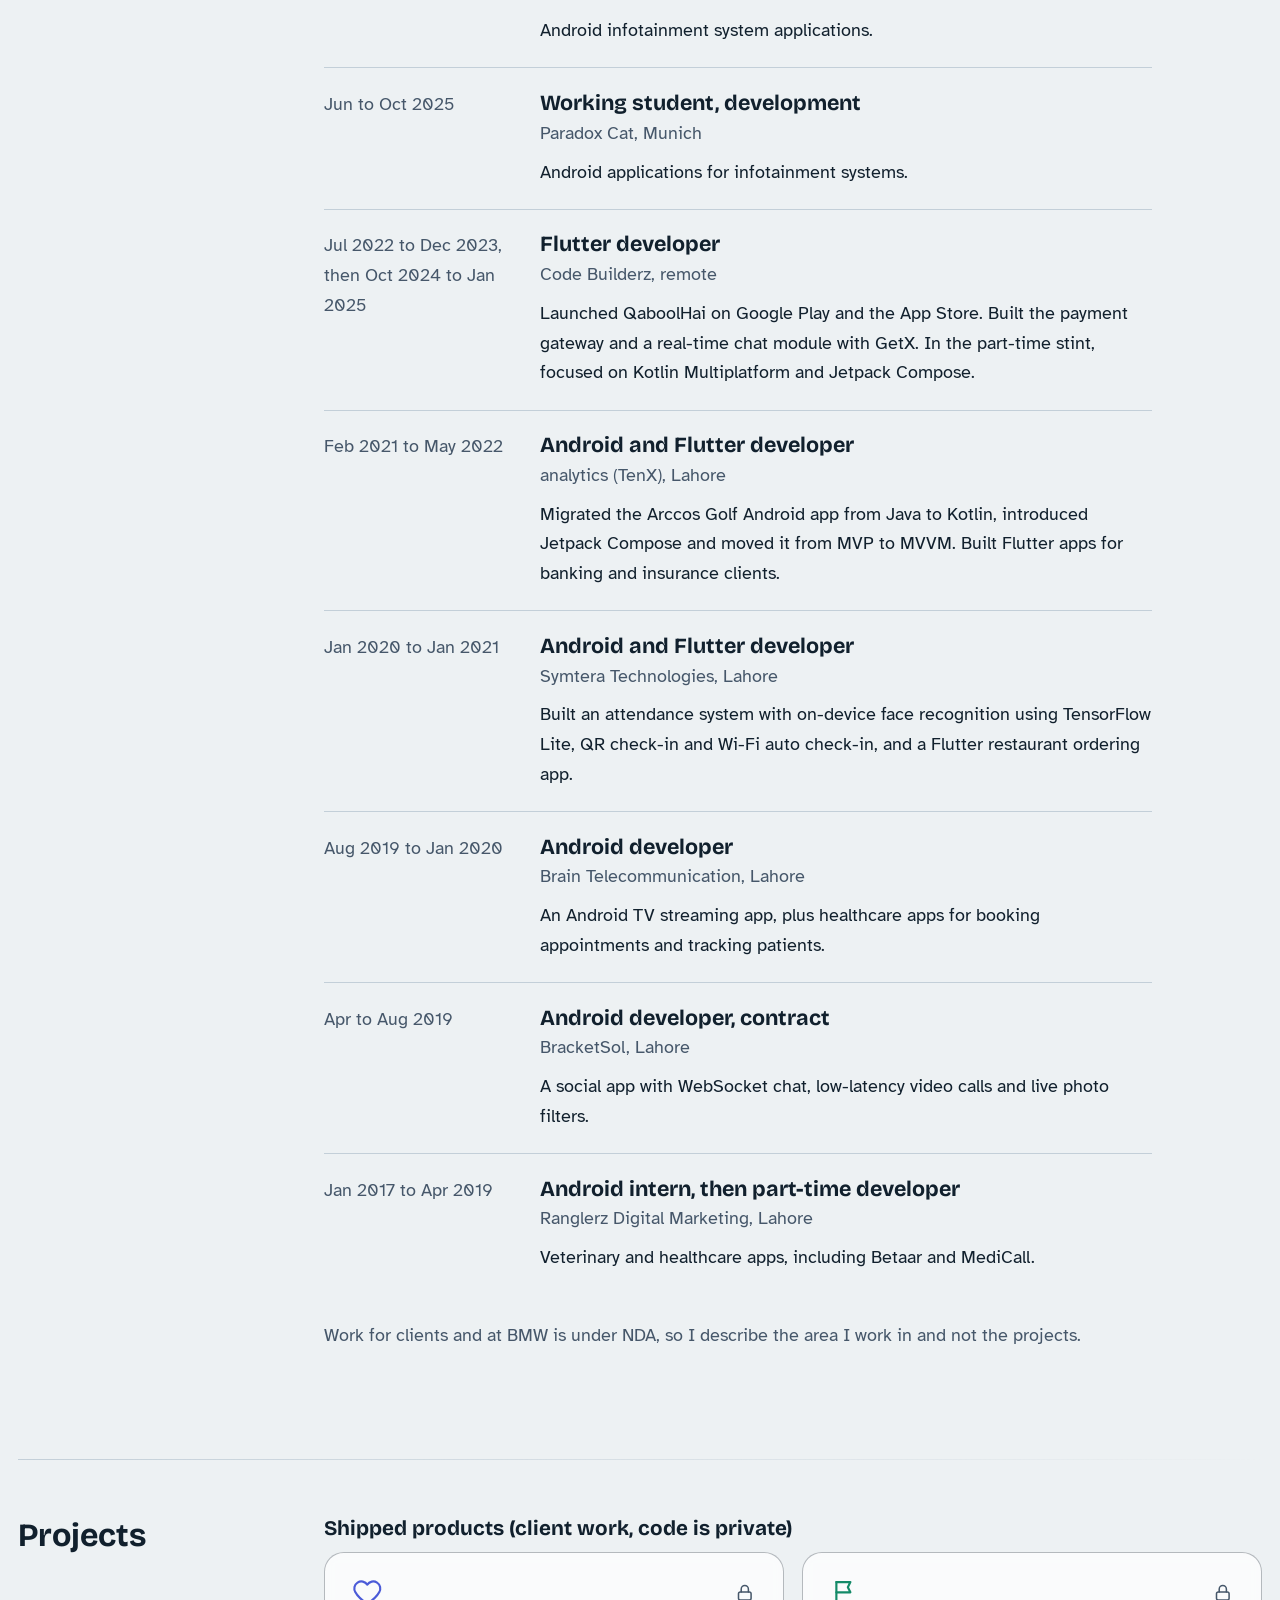
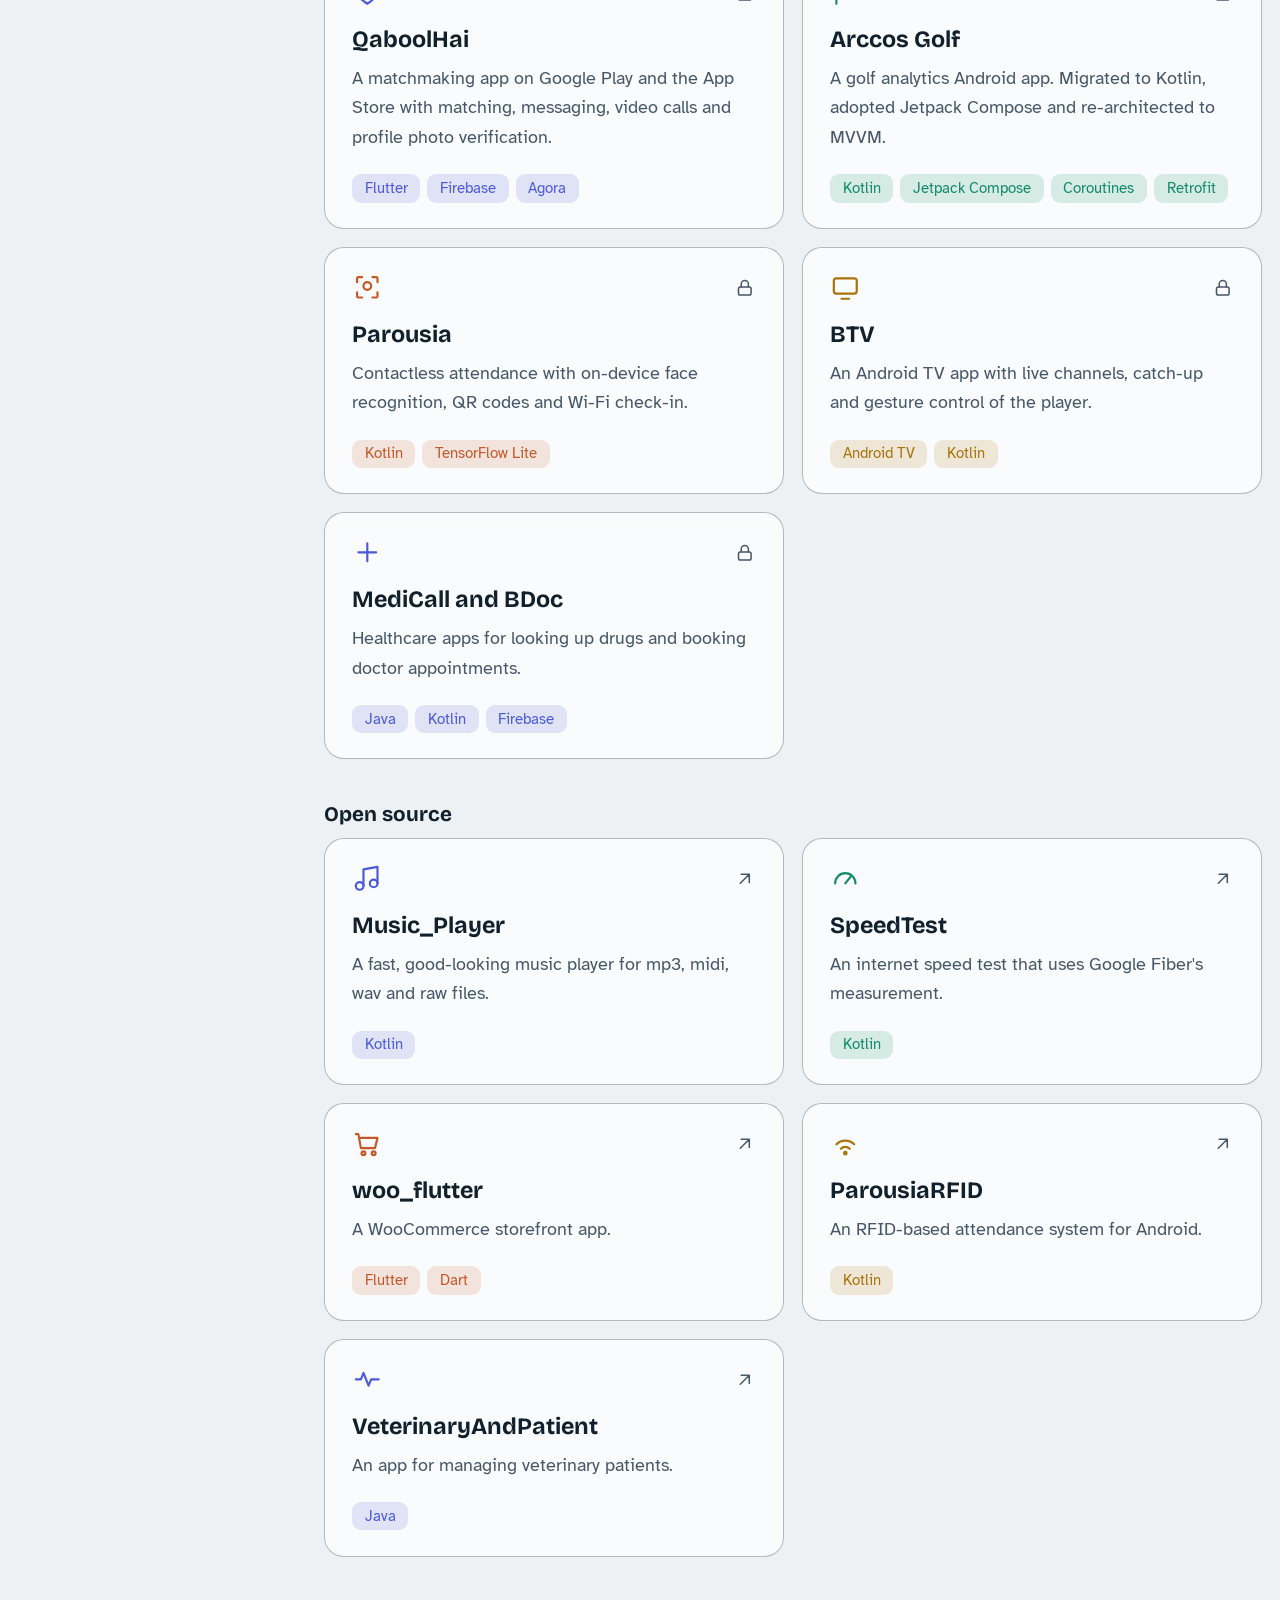
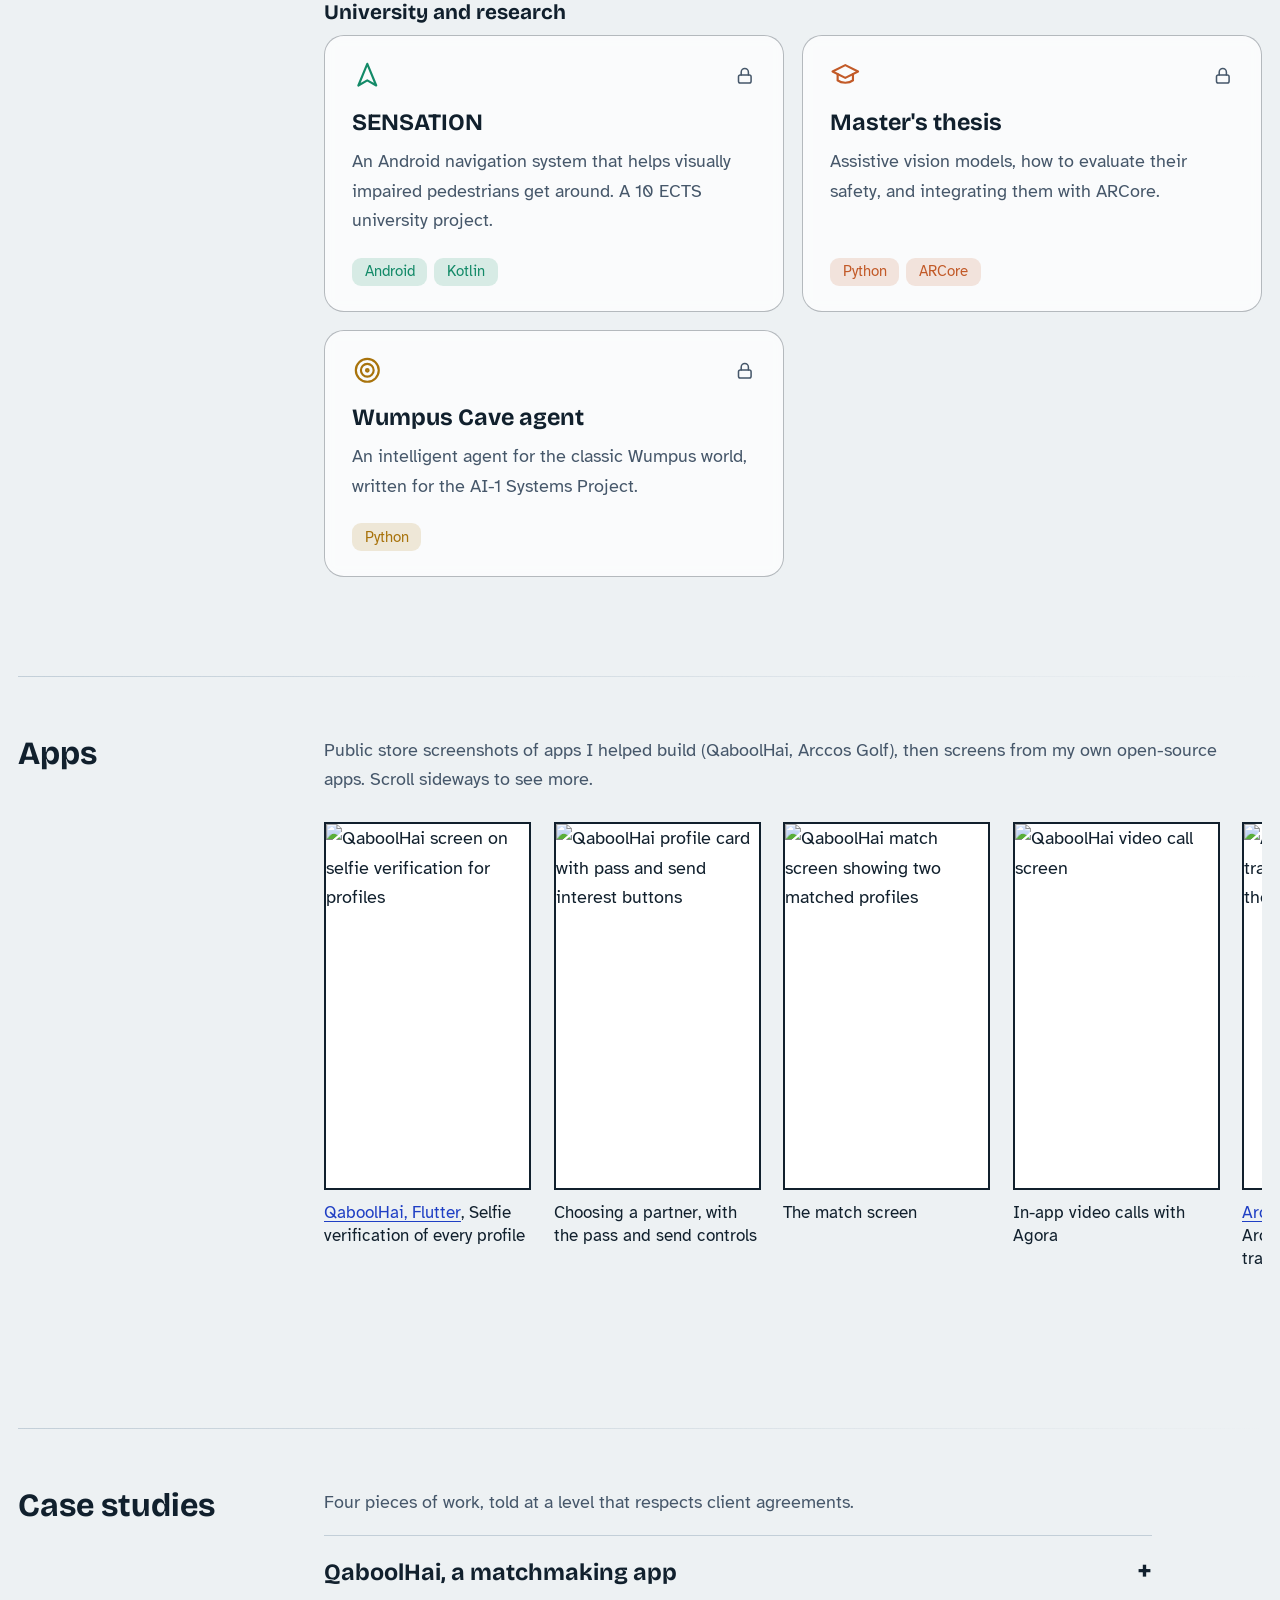
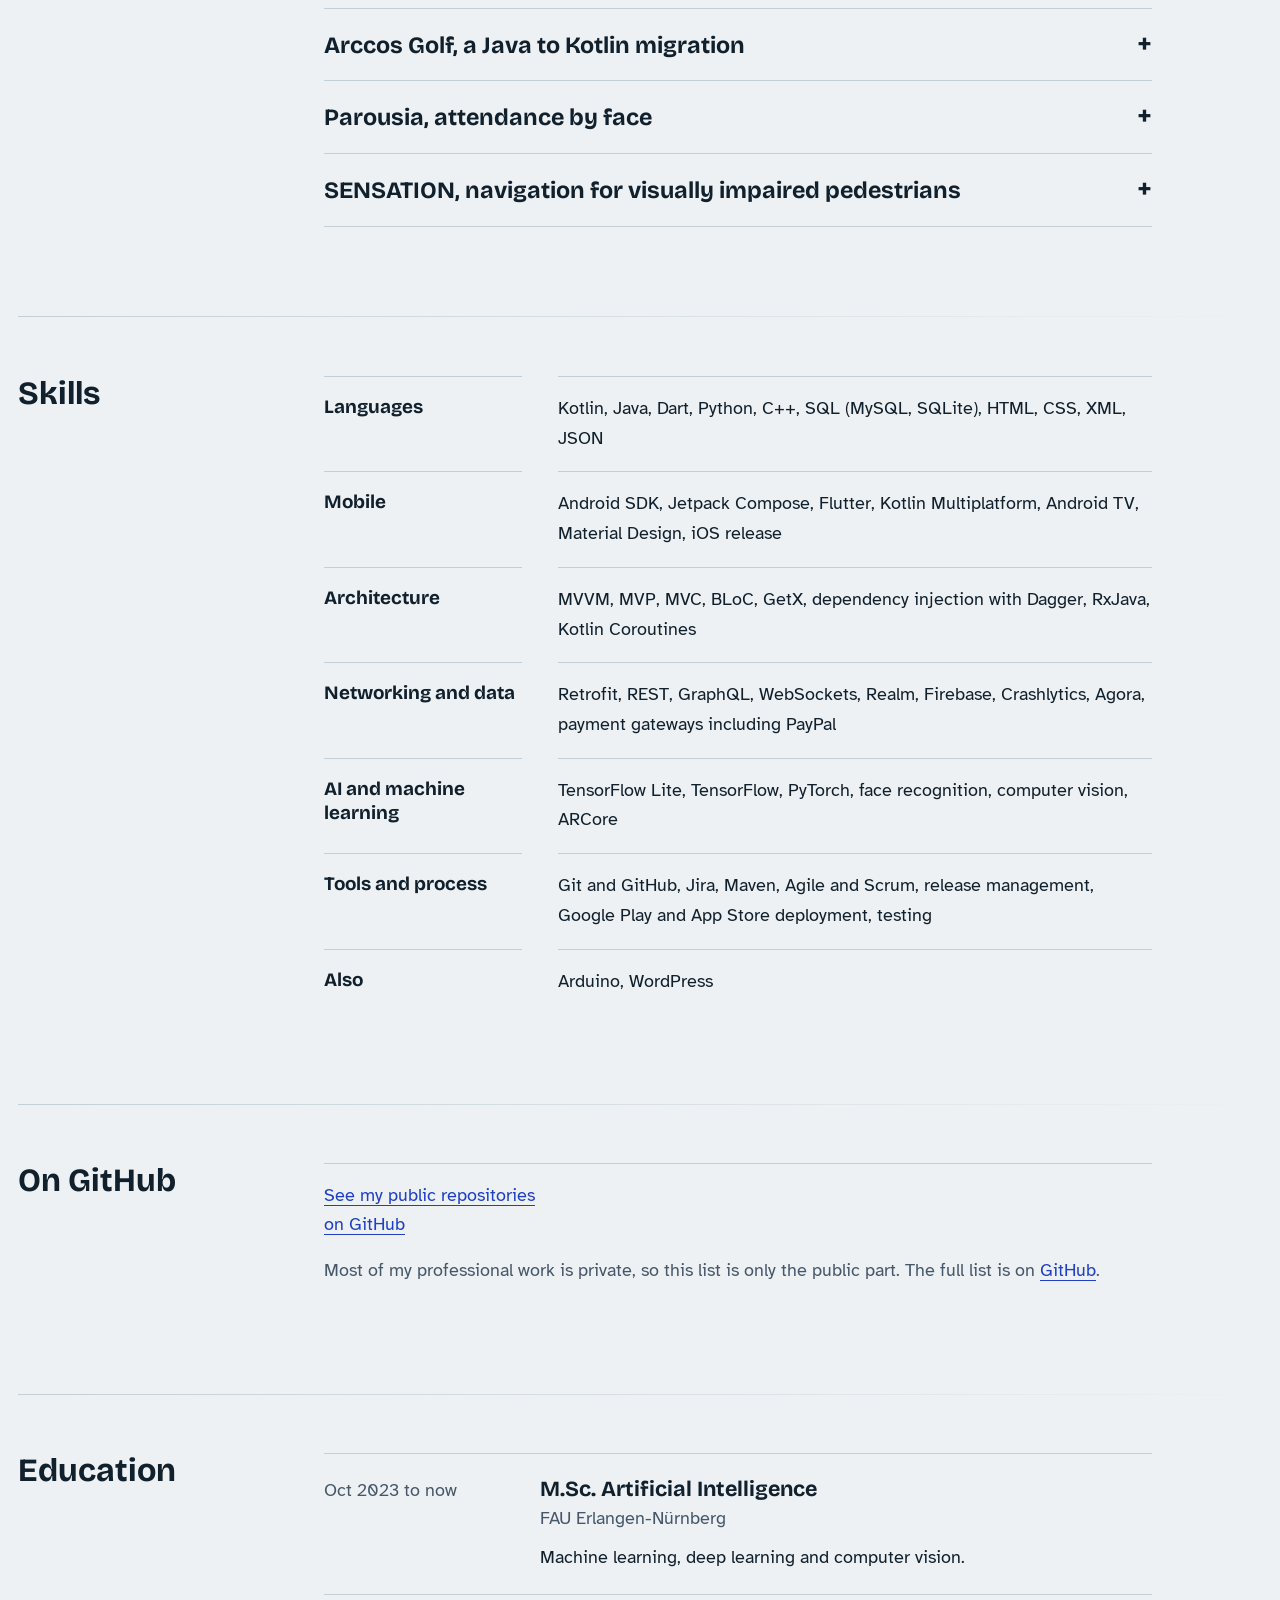
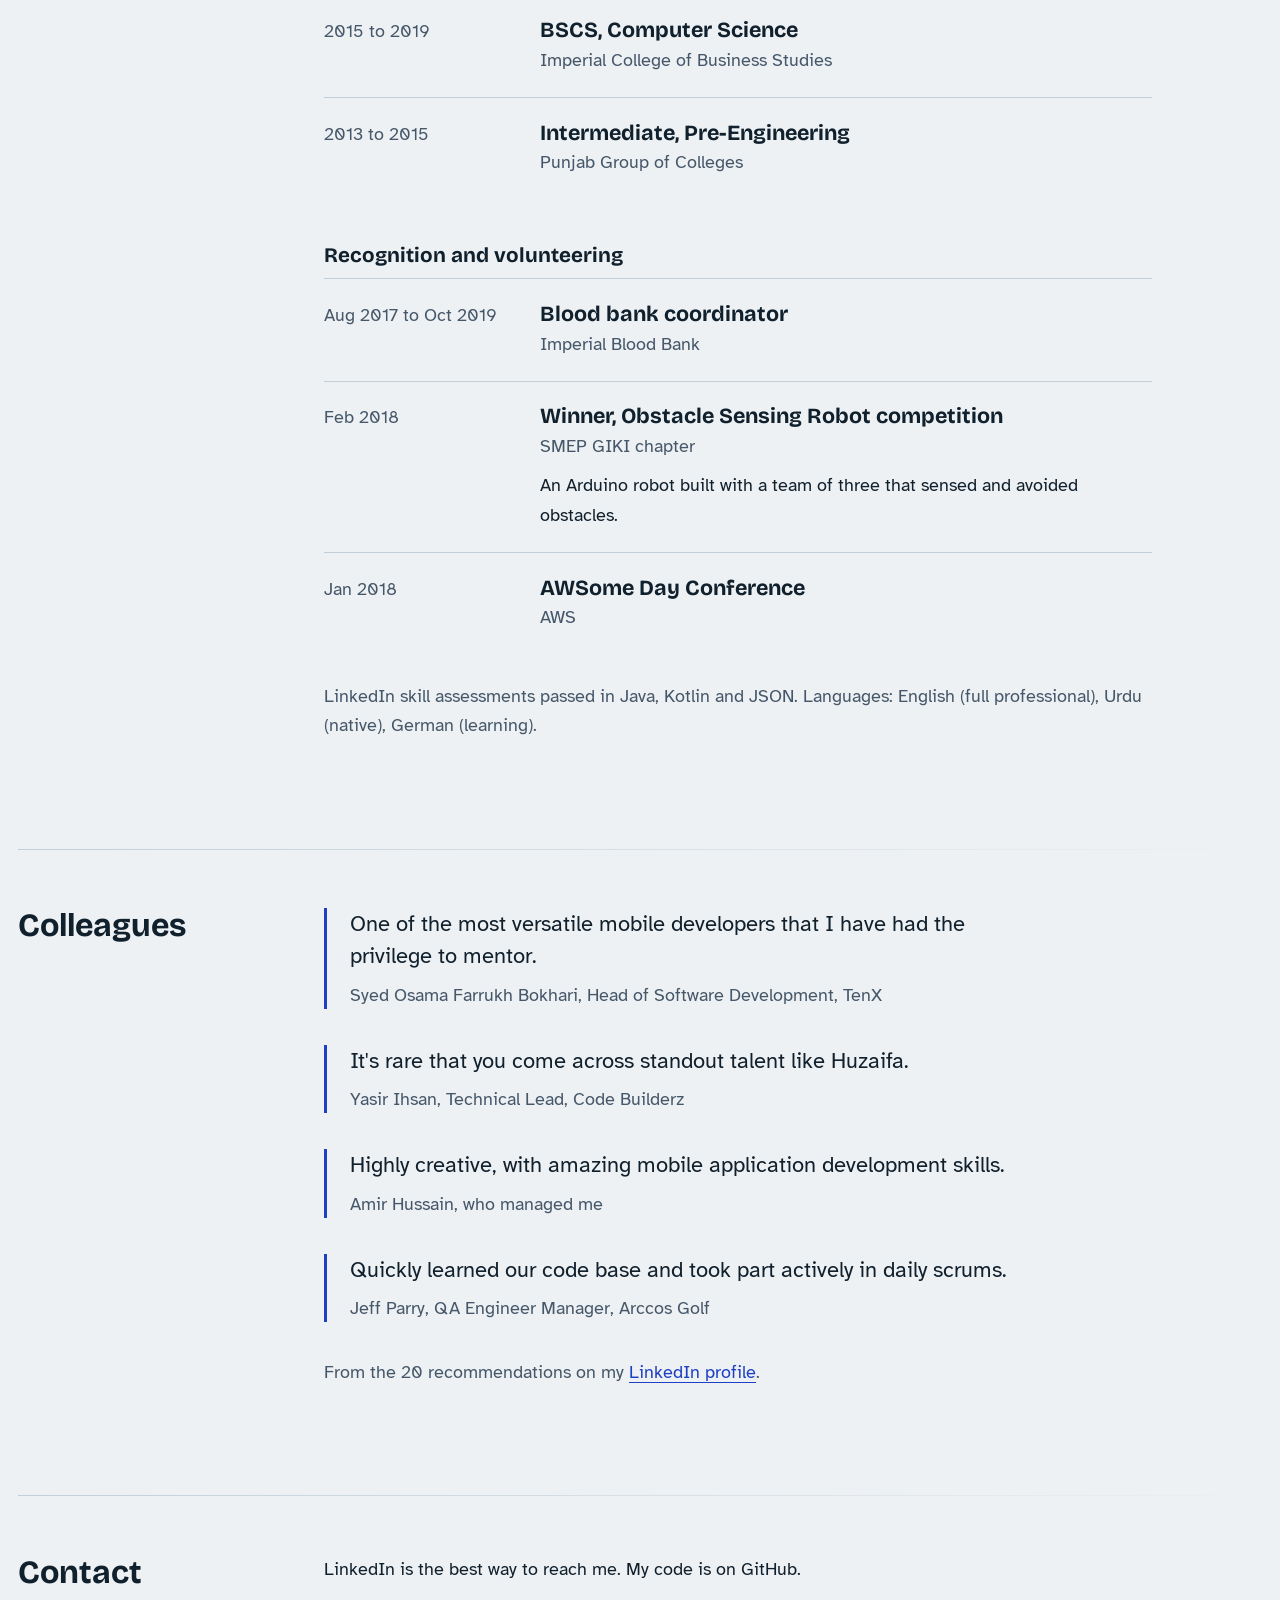
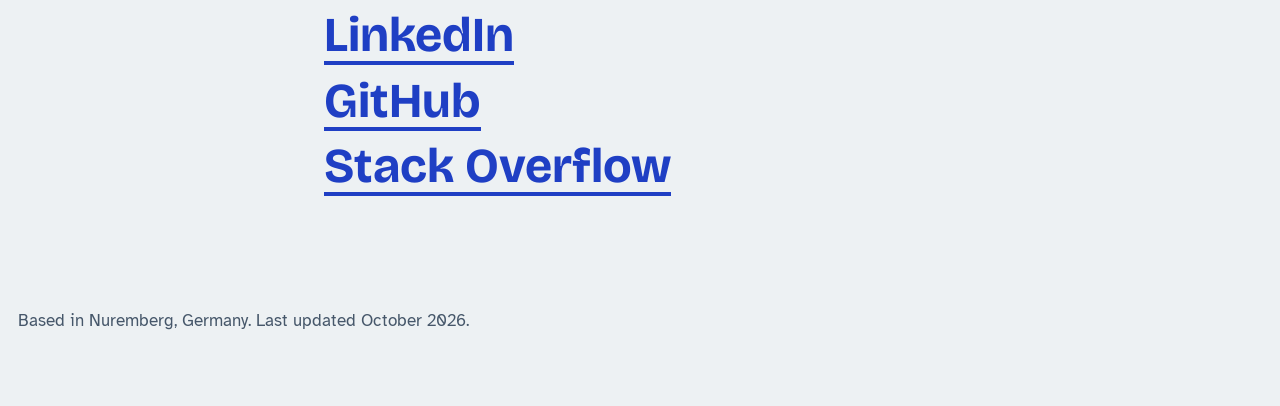
==== commit 4b27de5d: "Add QaboolHai and Arccos Golf store screenshots to the Apps rail Co-Authored-By: Claude Sonnet 5.5 <" ====
--- a/index.html
+++ b/index.html
@@ -13,7 +13,8 @@
 <meta property="og:url" content="https://huzaifa18.github.io/">
 <meta property="og:image" content="https://avatars.githubusercontent.com/u/29542625?v=4&s=600">
 <meta name="twitter:card" content="summary">
-<link rel="icon" href="data:image/svg+xml,%3Csvg xmlns='http://www.w3.org/2000/svg' viewBox='0 0 64 64'%3E%3Crect width='64' height='64' fill='%2311202D'/%3E%3Crect x='8' y='29' width='14' height='6' fill='%23F2B01E'/%3E%3Crect x='28' y='29' width='14' height='6' fill='%23F2B01E'/%3E%3Crect x='48' y='29' width='8' height='6' fill='%23F2B01E'/%3E%3C/svg%3E">
+<link rel="icon" type="image/svg+xml" href="/favicon.svg">
+<link rel="icon" href="data:image/svg+xml,%3Csvg xmlns='http://www.w3.org/2000/svg' viewBox='0 0 64 64'%3E%3Crect width='64' height='64' rx='14' fill='%234A4FDC'/%3E%3Ctext x='32' y='43' text-anchor='middle' font-family='Helvetica,Arial,sans-serif' font-weight='800' font-size='30' fill='%23fff'%3EHA%3C/text%3E%3C/svg%3E">
 
 <link rel="preconnect" href="https://fonts.googleapis.com">
 <link rel="preconnect" href="https://fonts.gstatic.com" crossorigin>
@@ -233,6 +234,7 @@
 .rail li { flex: 0 0 11.5rem; scroll-snap-align: start; }
 .rail figure { margin: 0; }
 .rail img { display: block; width: 100%; aspect-ratio: 1 / 2; object-fit: cover; background: var(--panel); border: 2px solid var(--fg); transition: transform .3s ease, box-shadow .3s ease; }
+.rail .store img { aspect-ratio: 9 / 16; height: auto; background: var(--panel); }
 .rail figcaption { margin-top: .6rem; font-size: .95rem; line-height: 1.35; }
 @media (hover: hover) and (prefers-reduced-motion: no-preference) {
   .rail li:hover img { transform: translateY(-.4rem) rotate(-1.5deg); box-shadow: .5rem .5rem 0 var(--lane); }
@@ -677,8 +679,16 @@
     <div class="section__inner">
       <h2 id="apps-h">Apps</h2>
       <div class="section__body">
-        <p class="section__note">Screens from my open-source apps. Client work stays private. Scroll sideways to see more.</p>
+        <p class="section__note">Public store screenshots of apps I helped build (QaboolHai, Arccos Golf), then screens from my own open-source apps. Scroll sideways to see more.</p>
         <ul class="rail" tabindex="0" aria-label="App screenshots">
+          <li class="store"><figure><img loading="lazy" src="https://play-lh.googleusercontent.com/UF7-o2PjtBDyx18eyUyj1fCAPmtgzpt0NLKeaqh9w1Bw7nbEHVc-zoTVc_oK8pcUi6zEHz0bRwQPYR4sFk3hCKI=w540" alt="QaboolHai screen on selfie verification for profiles" width="540" height="960"><figcaption><a href="https://play.google.com/store/apps/details?id=com.qaboolhai">QaboolHai, Flutter</a>, Selfie verification of every profile</figcaption></figure></li>
+          <li class="store"><figure><img loading="lazy" src="https://play-lh.googleusercontent.com/29MKHyWZclGqeoYPONx4g-XobbCFfgq4qkYAboyVcpnmi76RvshOiUTcf1KIvlYisZVT_nDir8UDn1mALCNLaA=w540" alt="QaboolHai profile card with pass and send interest buttons" width="540" height="960"><figcaption>Choosing a partner, with the pass and send controls</figcaption></figure></li>
+          <li class="store"><figure><img loading="lazy" src="https://play-lh.googleusercontent.com/AeHA1CjOsb9u3mTtSFeuylWamZ5-Z2uOeS1nIuGmv3U7GyLGFCvtdVXwCrYe5-u6FZZbOOrRFnlmBxfVFL-j=w540" alt="QaboolHai match screen showing two matched profiles" width="540" height="960"><figcaption>The match screen</figcaption></figure></li>
+          <li class="store"><figure><img loading="lazy" src="https://play-lh.googleusercontent.com/jv3qtlnv4KHB0aKp2rcDWpdbQr4WATvvczXFV13Zapc-uUzDxP3VFaFbn7AAYDE_c3PftU7sClkUSbyla3LYe88=w540" alt="QaboolHai video call screen" width="540" height="960"><figcaption>In-app video calls with Agora</figcaption></figure></li>
+          <li class="store"><figure><img loading="lazy" src="https://play-lh.googleusercontent.com/OqZey3TSP4vBhS_ygBVeaGNaR8nJ4tnFtXbg0lbHpOXbr2s2uCD9ojeLpaBNxboAMdzvA1hof_D-dQjf2VXccw=w540" alt="Arccos store graphic on tracking your game like the pros" width="540" height="960"><figcaption><a href="https://play.google.com/store/apps/details?id=com.arccosgolf.androidFlagship">Arccos Golf, Android</a>, Arccos, the official game tracker of the PGA TOUR</figcaption></figure></li>
+          <li class="store"><figure><img loading="lazy" src="https://play-lh.googleusercontent.com/HgiPrWhbklgbYF3RHvqh9J2VDf1HfLjmlwvl1QpuQTs8iDNESgdsEpieZR_-DO3Dvq_EcrBJDwURO0gSaCRaGA=w540" alt="Arccos course search on a phone and a watch" width="540" height="960"><figcaption>Course search for over 40,000 courses</figcaption></figure></li>
+          <li class="store"><figure><img loading="lazy" src="https://play-lh.googleusercontent.com/Rf9oDS2Q7LRij65oR8ctLZdESC2lID9eEzedI--8xL5SvnMEiu9pzf0kvtyRCzVewtMqaDQaZSJGifYQOZKD7Q=w540" alt="Arccos automatic shot tracking map on a phone" width="540" height="960"><figcaption>Automatic shot tracking on the course map</figcaption></figure></li>
+          <li class="store"><figure><img loading="lazy" src="https://play-lh.googleusercontent.com/dkVRIB2a6JnOegotv6yIb3wDjoS4shJYinLk74d6SiHmRIULhuI-vx-ZmRTHKZ_NAheRsDnRiu2R8JX649SenQ=w540" alt="Arccos AI-powered rangefinder on two phones" width="540" height="960"><figcaption>The AI-powered rangefinder</figcaption></figure></li>
           <li><figure><img loading="lazy" src="https://raw.githubusercontent.com/huzaifa18/Music_Player/master/app/src/main/res/drawable-v24/musicap1.jpg" alt="Music Player splash screen with a colourful note logo"><figcaption><a href="https://github.com/huzaifa18/Music_Player">Music_Player</a>, Kotlin</figcaption></figure></li>
           <li><figure><img loading="lazy" src="https://raw.githubusercontent.com/huzaifa18/Music_Player/master/app/src/main/res/drawable-v24/musicap3.jpg" alt="Music Player song list with playback controls"><figcaption>A browsable library of mp3, midi, wav and raw files</figcaption></figure></li>
           <li><figure><img loading="lazy" src="https://raw.githubusercontent.com/huzaifa18/Music_Player/master/app/src/main/res/drawable-v24/musicap4.jpg" alt="Music Player now-playing screen with a circular progress ring"><figcaption>Now playing, with equaliser bars</figcaption></figure></li>
